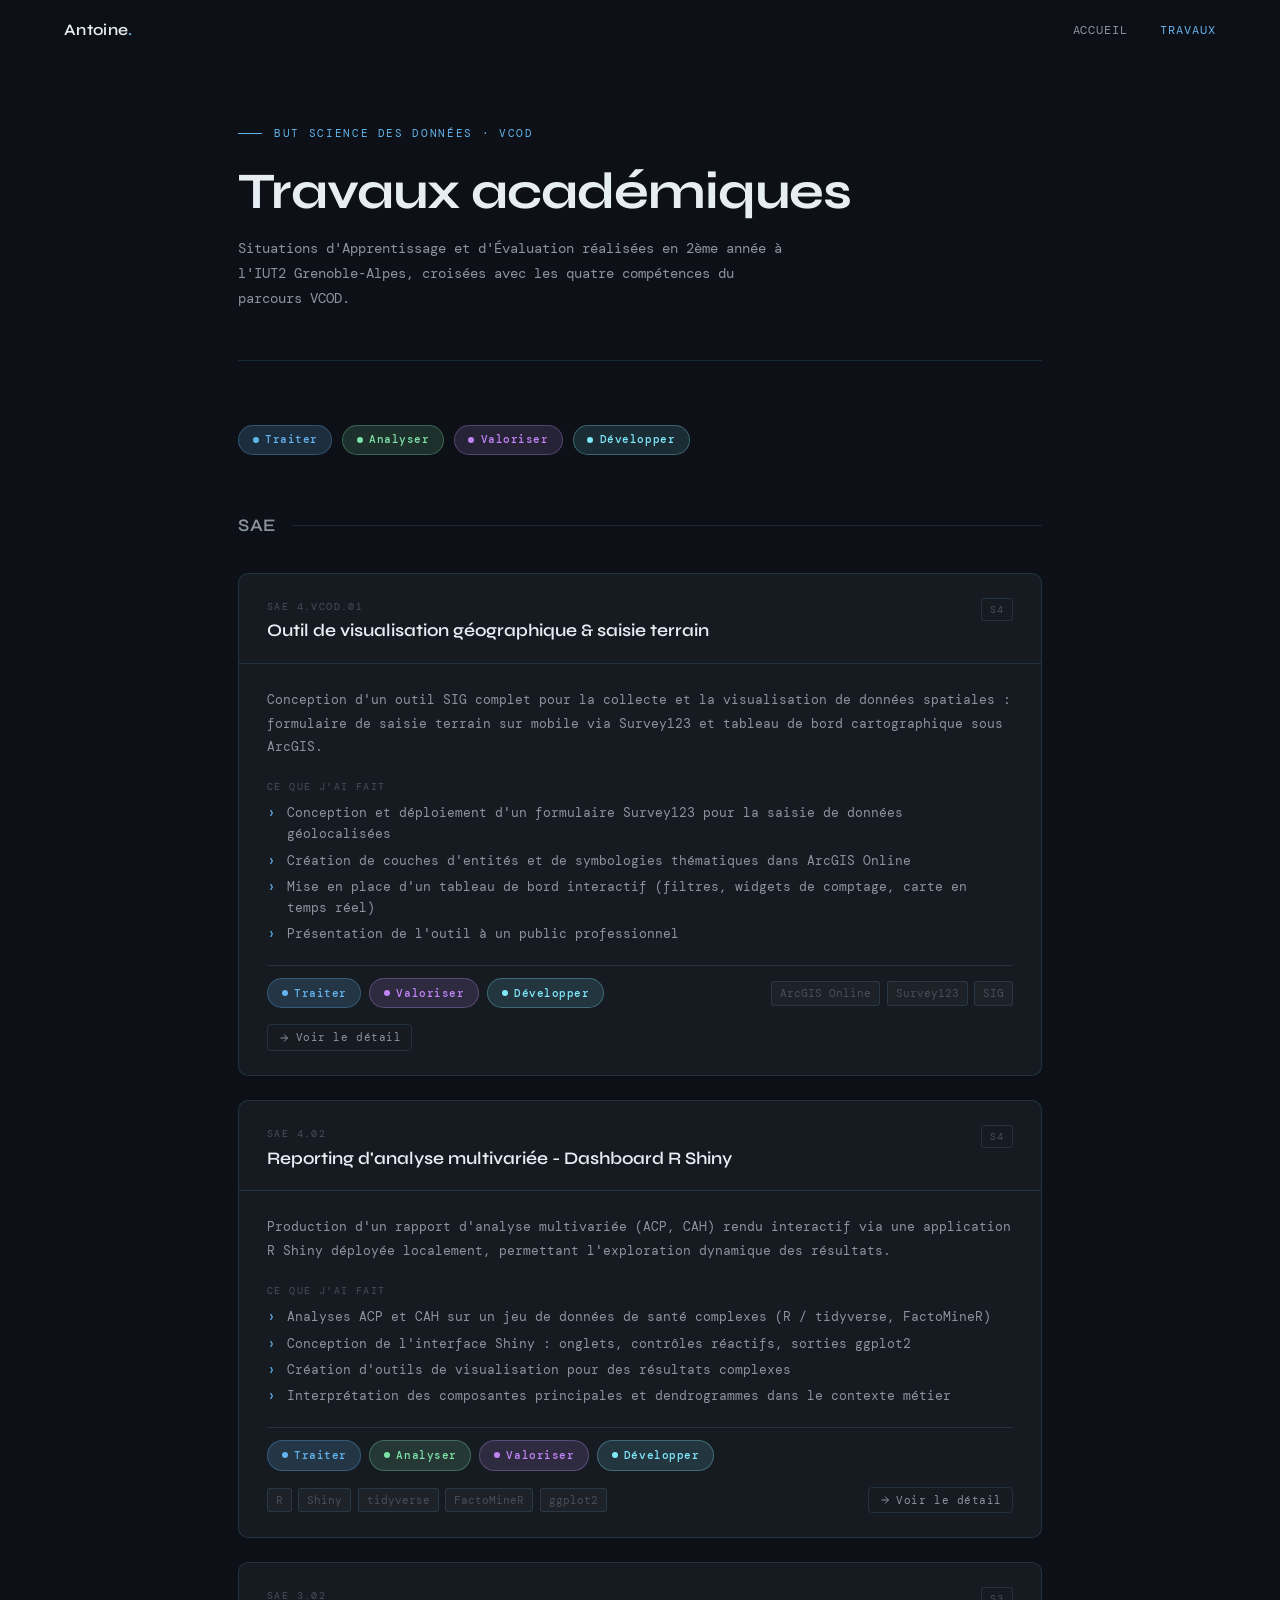
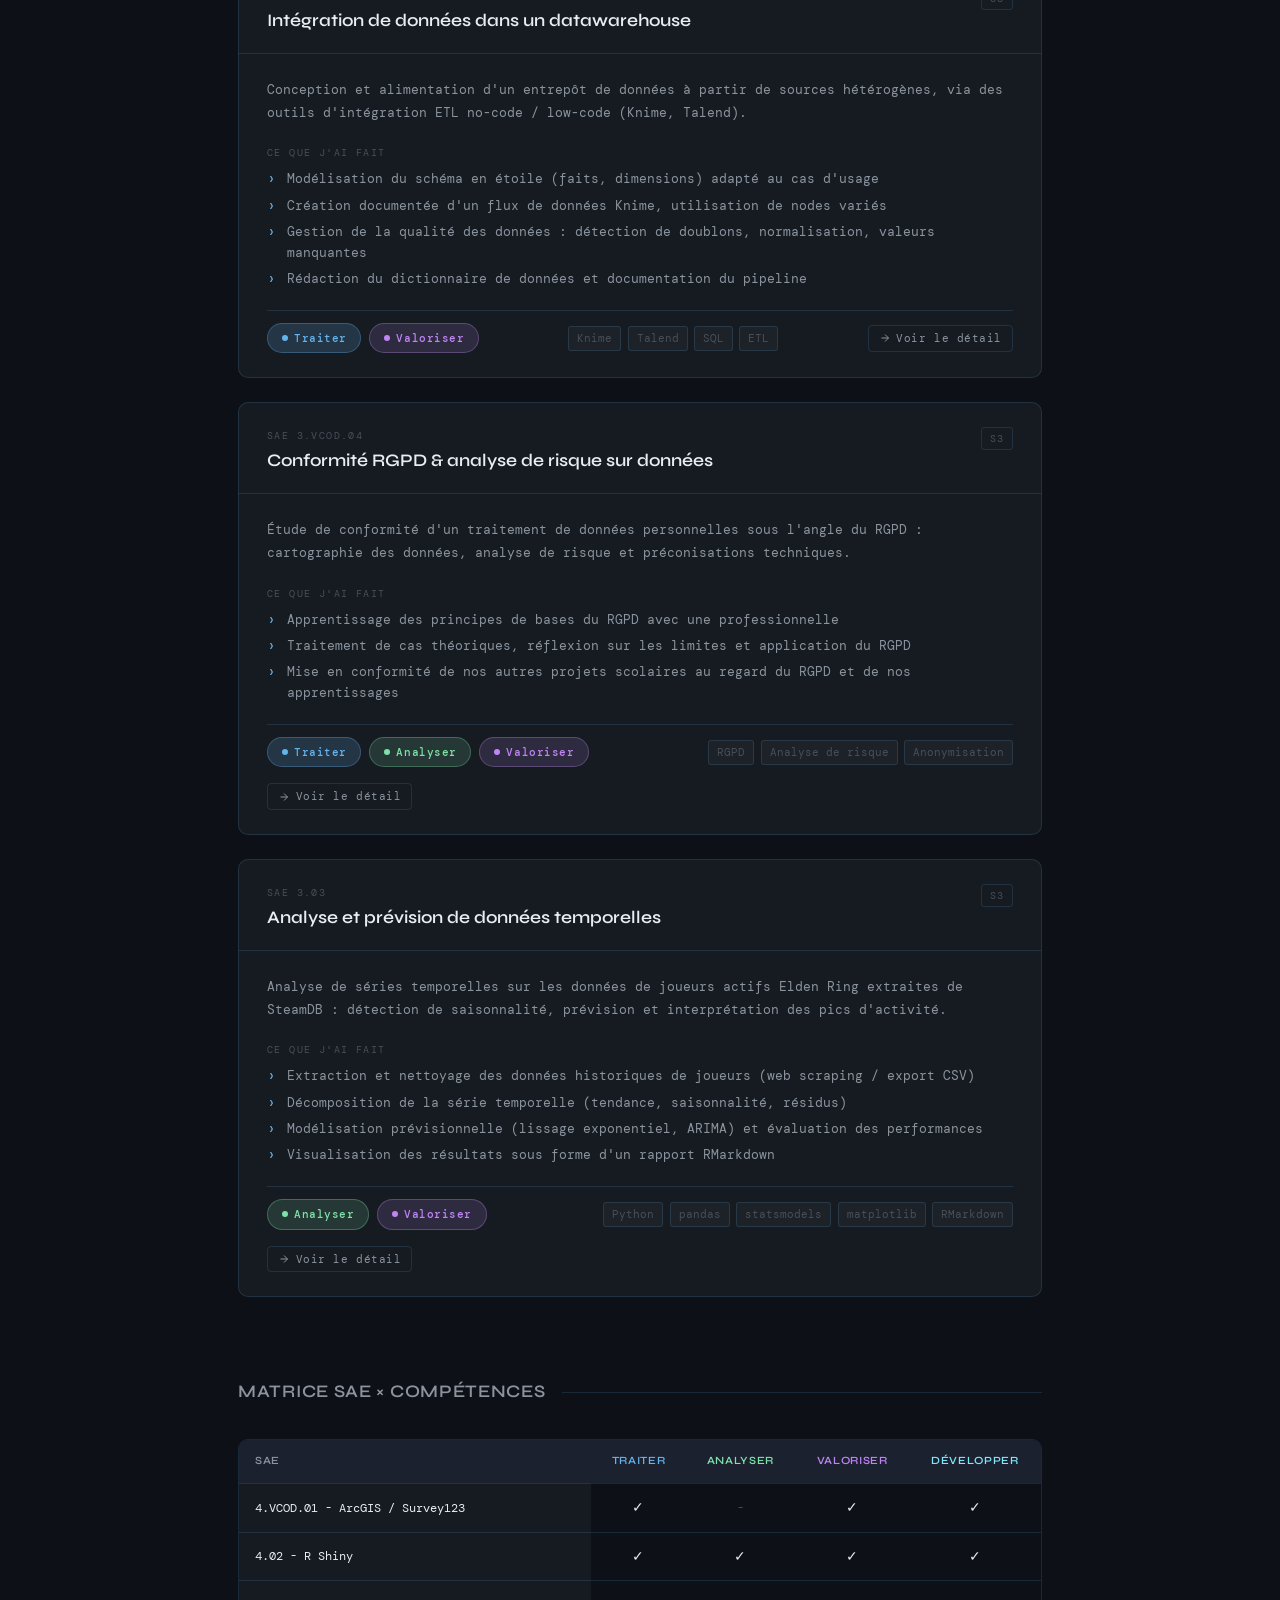
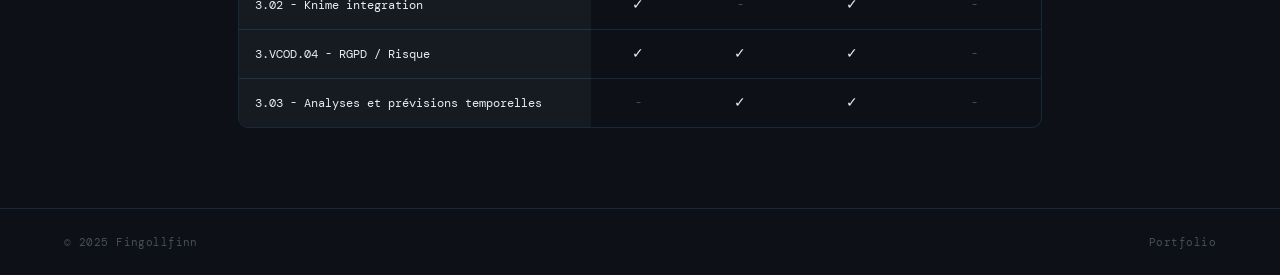
==== academic/academic.html @ cde9b847 "fix: texte des sae à compléter" ====
<!DOCTYPE html>
<html lang="fr">
<head>
  <meta charset="UTF-8" />
  <meta name="viewport" content="width=device-width, initial-scale=1.0" />
  <title>Travaux académiques - Antoine Dot</title>
  <link rel="preconnect" href="https://fonts.googleapis.com" />
  <link rel="preconnect" href="https://fonts.gstatic.com" crossorigin />
  <link href="https://fonts.googleapis.com/css2?family=DM+Mono:ital,wght@0,300;0,400;0,500;1,300&family=Syne:wght@400;500;600;700&display=swap" rel="stylesheet" />
  <link rel="stylesheet" href = "../styles/style_academic.css"/>
</head>
<body>

  <!-- NAV -->
  <nav>
    <a class="nav-logo">Antoine<span>.</span></a>
    <ul class="nav-links">
      <li><a href="../index.html" >Accueil</a></li>
      <li><a href="academic.html" class="active">Travaux</a></li>
    </ul>
  </nav>

  <main>

    <!-- PAGE HEADER -->
    <header class="page-header">
      <p class="hero-tag">BUT Science des Données · VCOD</p>
      <h1>Travaux académiques</h1>
      <p>
        Situations d'Apprentissage et d'Évaluation réalisées en 2ème année à l'IUT2 Grenoble&#8209;Alpes,
        croisées avec les quatre compétences du parcours VCOD.
      </p>
    </header>

    <!-- LÉGENDE COMPÉTENCES -->
    <div class="comp-legend">
      <span class="comp-pill pill-traiter"><span class="dot"></span>Traiter</span>
      <span class="comp-pill pill-analyser"><span class="dot"></span>Analyser</span>
      <span class="comp-pill pill-valoriser"><span class="dot"></span>Valoriser</span>
      <span class="comp-pill pill-developper"><span class="dot"></span>Développer</span>
    </div>

    <!-- SAE LIST -->
    <div class="section-header"><h2>SAE</h2></div>
    <div class="sae-list">

      <!-- SAE 4.VCOD.01 - ArcGIS / Survey123 -->
      <article class="sae-card">
        <div class="sae-header">
          <div class="sae-meta">
            <span class="sae-id">SAE 4.VCOD.01</span>
            <span class="sae-title"><a href="sae_pages/sae_4_vcod_01.html" style="color:inherit;text-decoration:none;">Outil de visualisation géographique &amp; saisie terrain</a></span>
          </div>
          <span class="sae-semester">S4</span>
        </div>
        <div class="sae-body">
          <p class="sae-context">
            Conception d'un outil SIG complet pour la collecte et la visualisation de données spatiales :
            formulaire de saisie terrain sur mobile via Survey123 et tableau de bord cartographique sous ArcGIS.
          </p>
          <div>
            <p class="sae-section-label">Ce que j'ai fait</p>
            <ul class="sae-tasks">
              <li>Conception et déploiement d'un formulaire Survey123 pour la saisie de données géolocalisées</li>
              <li>Création de couches d'entités et de symbologies thématiques dans ArcGIS Online</li>
              <li>Mise en place d'un tableau de bord interactif (filtres, widgets de comptage, carte en temps réel)</li>
              <li>Présentation de l'outil à un public professionnel</li>
            </ul>
          </div>
          <div class="sae-footer">
            <div class="comp-badges">
              <span class="comp-pill pill-traiter"><span class="dot"></span>Traiter</span>
              <span class="comp-pill pill-valoriser"><span class="dot"></span>Valoriser</span>
              <span class="comp-pill pill-developper"><span class="dot"></span>Développer</span>
            </div>
            <div class="stack-tags">
              <span class="stack-tag">ArcGIS Online</span>
              <span class="stack-tag">Survey123</span>
              <span class="stack-tag">SIG</span>
            </div>
          
            <div class="sae-links">
              <a href="sae_pages/sae_4_vcod_01.html" class="btn-link">
                <svg viewBox="0 0 24 24"><path d="M5 12h14M12 5l7 7-7 7"/></svg>
                Voir le détail
              </a>
            </div>
          </div>
        </div>
      </article>

      <!-- SAE 4.02 - R Shiny -->
      <article class="sae-card">
        <div class="sae-header">
          <div class="sae-meta">
            <span class="sae-id">SAE 4.02</span>
            <span class="sae-title"><a href="sae_pages/sae_4_02.html" style="color:inherit;text-decoration:none;">Reporting d'analyse multivariée - Dashboard R Shiny</a></span>
          </div>
          <span class="sae-semester">S4</span>
        </div>
        <div class="sae-body">
          <p class="sae-context">
            Production d'un rapport d'analyse multivariée (ACP, CAH) rendu interactif via une application
            R Shiny déployée localement, permettant l'exploration dynamique des résultats.
          </p>
          <div>
            <p class="sae-section-label">Ce que j'ai fait</p>
            <ul class="sae-tasks">
              <li>Analyses ACP et CAH sur un jeu de données de santé complexes (R / tidyverse, FactoMineR)</li>
              <li>Conception de l'interface Shiny : onglets, contrôles réactifs, sorties ggplot2</li>
              <li>Création d'outils de visualisation pour des résultats complexes</li>
              <li>Interprétation des composantes principales et dendrogrammes dans le contexte métier</li>
            </ul>
          </div>
          <div class="sae-footer">
            <div class="comp-badges">
              <span class="comp-pill pill-traiter"><span class="dot"></span>Traiter</span>
              <span class="comp-pill pill-analyser"><span class="dot"></span>Analyser</span>
              <span class="comp-pill pill-valoriser"><span class="dot"></span>Valoriser</span>
              <span class="comp-pill pill-developper"><span class="dot"></span>Développer</span>
            </div>
            <div class="stack-tags">
              <span class="stack-tag">R</span>
              <span class="stack-tag">Shiny</span>
              <span class="stack-tag">tidyverse</span>
              <span class="stack-tag">FactoMineR</span>
              <span class="stack-tag">ggplot2</span>
            </div>
          
            <div class="sae-links">
              <a href="sae_pages/sae_4_02.html" class="btn-link">
                <svg viewBox="0 0 24 24"><path d="M5 12h14M12 5l7 7-7 7"/></svg>
                Voir le détail
              </a>
            </div>
          </div>
        </div>
      </article>

      <!-- SAE 3.02 - Knime/Talend DWH -->
      <article class="sae-card">
        <div class="sae-header">
          <div class="sae-meta">
            <span class="sae-id">SAE 3.02</span>
            <span class="sae-title"><a href="sae_pages/sae_3_02.html" style="color:inherit;text-decoration:none;">Intégration de données dans un datawarehouse</a></span>
          </div>
          <span class="sae-semester">S3</span>
        </div>
        <div class="sae-body">
          <p class="sae-context">
            Conception et alimentation d'un entrepôt de données à partir de sources hétérogènes,
            via des outils d'intégration ETL no-code / low-code (Knime, Talend).
          </p>
          <div>
            <p class="sae-section-label">Ce que j'ai fait</p>
            <ul class="sae-tasks">
              <li>Modélisation du schéma en étoile (faits, dimensions) adapté au cas d'usage</li>
              <li>Création documentée d'un flux de données Knime, utilisation de nodes variés</li>
              <li>Gestion de la qualité des données : détection de doublons, normalisation, valeurs manquantes</li>
              <li>Rédaction du dictionnaire de données et documentation du pipeline</li>
            </ul>
          </div>
          <div class="sae-footer">
            <div class="comp-badges">
              <span class="comp-pill pill-traiter"><span class="dot"></span>Traiter</span>
              <span class="comp-pill pill-valoriser"><span class="dot"></span>Valoriser</span>
            </div>
            <div class="stack-tags">
              <span class="stack-tag">Knime</span>
              <span class="stack-tag">Talend</span>
              <span class="stack-tag">SQL</span>
              <span class="stack-tag">ETL</span>
            </div>
          
            <div class="sae-links">
              <a href="sae_pages/sae_3_02.html" class="btn-link">
                <svg viewBox="0 0 24 24"><path d="M5 12h14M12 5l7 7-7 7"/></svg>
                Voir le détail
              </a>
            </div>
          </div>
        </div>
      </article>

      <!-- SAE 3.VCOD.04 - RGPD -->
      <article class="sae-card">
        <div class="sae-header">
          <div class="sae-meta">
            <span class="sae-id">SAE 3.VCOD.04</span>
            <span class="sae-title"><a href="sae_pages/sae_3_vcod_04.html" style="color:inherit;text-decoration:none;">Conformité RGPD &amp; analyse de risque sur données</a></span>
          </div>
          <span class="sae-semester">S3</span>
        </div>
        <div class="sae-body">
          <p class="sae-context">
            Étude de conformité d'un traitement de données personnelles sous l'angle du RGPD :
            cartographie des données, analyse de risque et préconisations techniques.
          </p>
          <div>
            <p class="sae-section-label">Ce que j'ai fait</p>
            <ul class="sae-tasks">
              <li>Apprentissage des principes de bases du RGPD avec une professionnelle</li>
              <li>Traitement de cas théoriques, réflexion sur les limites et application du RGPD</li>
              <li>Mise en conformité de nos autres projets scolaires au regard du RGPD et de nos apprentissages</li>
            </ul>
          </div>
          <div class="sae-footer">
            <div class="comp-badges">
              <span class="comp-pill pill-traiter"><span class="dot"></span>Traiter</span>
              <span class="comp-pill pill-analyser"><span class="dot"></span>Analyser</span>
              <span class="comp-pill pill-valoriser"><span class="dot"></span>Valoriser</span>
            </div>
            <div class="stack-tags">
              <span class="stack-tag">RGPD</span>
              <span class="stack-tag">Analyse de risque</span>
              <span class="stack-tag">Anonymisation</span>
            </div>
          
            <div class="sae-links">
              <a href="sae_pages/sae_3_vcod_04.html" class="btn-link">
                <svg viewBox="0 0 24 24"><path d="M5 12h14M12 5l7 7-7 7"/></svg>
                Voir le détail
              </a>
            </div>
          </div>
        </div>
      </article>

      <!-- SAE 3.03 - Elden Ring / Steam -->
      <article class="sae-card">
        <div class="sae-header">
          <div class="sae-meta">
            <span class="sae-id">SAE 3.03</span>
            <span class="sae-title"><a href="sae_pages/sae_3_03.html" style="color:inherit;text-decoration:none;">Analyse et prévision de données temporelles</a></span>
          </div>
          <span class="sae-semester">S3</span>
        </div>
        <div class="sae-body">
          <p class="sae-context">
            Analyse de séries temporelles sur les données de joueurs actifs Elden Ring extraites de SteamDB :
            détection de saisonnalité, prévision et interprétation des pics d'activité.
          </p>
          <div>
            <p class="sae-section-label">Ce que j'ai fait</p>
            <ul class="sae-tasks">
              <li>Extraction et nettoyage des données historiques de joueurs (web scraping / export CSV)</li>
              <li>Décomposition de la série temporelle (tendance, saisonnalité, résidus)</li>
              <li>Modélisation prévisionnelle (lissage exponentiel, ARIMA) et évaluation des performances</li>
              <li>Visualisation des résultats sous forme d'un rapport RMarkdown</li>
            </ul>
          </div>
          <div class="sae-footer">
            <div class="comp-badges">
              <span class="comp-pill pill-analyser"><span class="dot"></span>Analyser</span>
              <span class="comp-pill pill-valoriser"><span class="dot"></span>Valoriser</span>
            </div>
            <div class="stack-tags">
              <span class="stack-tag">Python</span>
              <span class="stack-tag">pandas</span>
              <span class="stack-tag">statsmodels</span>
              <span class="stack-tag">matplotlib</span>
              <span class="stack-tag">RMarkdown</span>
            </div>
          
            <div class="sae-links">
              <a href="sae_pages/sae_3_03.html" class="btn-link">
                <svg viewBox="0 0 24 24"><path d="M5 12h14M12 5l7 7-7 7"/></svg>
                Voir le détail
              </a>
            </div>
          </div>
        </div>
      </article>

    </div><!-- /sae-list -->

    <!-- MATRIX -->
    <section class="matrix-section">
      <div class="section-header"><h2>Matrice SAE × Compétences</h2></div>
      <div class="matrix-wrap">
        <table class="matrix">
          <thead>
            <tr>
              <th style="text-align:left">SAE</th>
              <th><span style="color:var(--accent)">Traiter</span></th>
              <th><span style="color:var(--green)">Analyser</span></th>
              <th><span style="color:#c084f5">Valoriser</span></th>
              <th><span style="color:var(--cyan)">Développer</span></th>
            </tr>
          </thead>
          <tbody>
            <tr>
              <td>4.VCOD.01 - ArcGIS / Survey123</td>
              <td><span class="check">✓</span></td>
              <td><span style="color:var(--text-muted)">-</span></td>
              <td><span class="check">✓</span></td>
              <td><span class="check">✓</span></td>
            </tr>
            <tr>
              <td>4.02 - R Shiny</td>
              <td><span class="check">✓</span></td>
              <td><span class="check">✓</span></td>
              <td><span class="check">✓</span></td>
              <td><span class="check">✓</span></td>
            </tr>
            <tr>
              <td>3.02 - Knime integration</td>
              <td><span class="check">✓</span></td>
              <td><span style="color:var(--text-muted)">-</span></td>
              <td><span class="check">✓</span></td>
              <td><span style="color:var(--text-muted)">-</span></td>
            </tr>
            <tr>
              <td>3.VCOD.04 - RGPD / Risque</td>
              <td><span class="check">✓</span></td>
              <td><span class="check">✓</span></td>
              <td><span class="check">✓</span></td>
              <td><span style="color:var(--text-muted)">-</span></td>
            </tr>
            <tr>
              <td>3.03 - Analyses et prévisions temporelles</td>
              <td><span style="color:var(--text-muted)">-</span></td>
              <td><span class="check">✓</span></td>
              <td><span class="check">✓</span></td>
              <td><span style="color:var(--text-muted)">-</span></td>
            </tr>
          </tbody>
        </table>
      </div>
    </section>

  </main>

  <footer>
    <span>© 2025 Fingollfinn</span>
    <div class="footer-links">
      <a href="../index.html">Portfolio</a>
    </div>
  </footer>

</body>
</html>
---- styles/style_academic.css ----
/* ─── 1. GLOBALS, TOKENS & RESET ─── */
*, *::before, *::after { 
    box-sizing: border-box; 
    margin: 0; 
    padding: 0; 
}

:root {
    /* Theme Palette */
    --bg: #0d1117;
    --bg-surface: #161b22;
    --bg-card: #1c2130;
    --border: rgba(99, 179, 237, 0.15);
    --border-hover: rgba(99, 179, 237, 0.4);
    --accent: #63b3ed;
    --accent-dim: rgba(99, 179, 237, 0.12);
    --accent-glow: rgba(99, 179, 237, 0.06);
    --text-primary: #e6edf3;
    --text-secondary: #8b949e;
    --text-muted: #484f58;
    
    /* System Accents */
    --cyan: #7ee8fa;
    --green: #7ee2a8;
    --font-display: 'Syne', sans-serif;
    --font-mono: 'DM Mono', monospace;

    /* BUT Data Science Competence Colors */
    --c-traiter:   rgba(99, 179, 237, 0.18);
    --c-analyser:  rgba(126, 226, 168, 0.15);
    --c-valoriser: rgba(188, 143, 237, 0.15);
    --c-developper:rgba(126, 232, 250, 0.13);
}

html { 
    scroll-behavior: smooth; 
}

body {
    background: var(--bg);
    color: var(--text-primary);
    font-family: var(--font-mono);
    font-size: 14px;
    line-height: 1.7;
    min-height: 100vh;
}

main {
    max-width: 900px;
    margin: 0 auto;
    padding: 0 clamp(1.5rem, 5vw, 3rem);
}

/* ─── 2. SHARED LAYOUT & NAVIGATION ─── */
nav {
    position: fixed; top: 0; left: 0; right: 0; z-index: 100;
    display: flex; align-items: center; justify-content: space-between;
    padding: 0 clamp(1.5rem, 5vw, 4rem);
    height: 60px;
    background: rgba(13, 17, 23, 0.85);
    backdrop-filter: blur(12px);

}

.nav-logo {
    font-family: var(--font-display);
    font-size: 1rem;
    font-weight: 600;
    color: var(--text-primary);
    text-decoration: none;
    letter-spacing: 0.02em;
}

.nav-logo span { color: var(--accent); }

.nav-links {
    display: flex; gap: 2rem; list-style: none;
}

.nav-links a {
    color: var(--text-secondary);
    text-decoration: none;
    font-size: 12px;
    letter-spacing: 0.08em;
    text-transform: uppercase;
    transition: color 0.2s;
}

.nav-links a:hover,
.nav-links a.active { color: var(--accent); }

footer {
    border-top: 1px solid var(--border);
    padding: 1.5rem clamp(1.5rem, 5vw, 4rem);
    display: flex;
    justify-content: space-between;
    align-items: center;
    color: var(--text-muted);
    font-size: 11px;
    letter-spacing: 0.04em;
}

footer a {
    color: var(--text-muted);
    text-decoration: none;
    transition: color 0.2s;
}

footer a:hover { color: var(--accent); }

.footer-links { display: flex; gap: 1.5rem; }

/* ─── 3. REUSABLE UI COMPONENTS (PILLS, TAGS, BUTTONS) ─── */
.comp-legend {
    display: flex;
    flex-wrap: wrap;
    gap: 0.6rem;
    margin-bottom: 3.5rem;
}

.comp-pill {
    display: inline-flex;
    align-items: center;
    gap: 0.4rem;
    padding: 0.3rem 0.85rem;
    border-radius: 20px;
    font-size: 11px;
    letter-spacing: 0.05em;
    border: 1px solid;
    font-weight: 500;
}

.comp-pill .dot {
    width: 6px; height: 6px;
    border-radius: 50%;
}

.pill-traiter   { background: var(--c-traiter);   color: var(--accent);  border-color: rgba(99,179,237,0.3); }
.pill-traiter   .dot { background: var(--accent); }
.pill-analyser  { background: var(--c-analyser);  color: var(--green);   border-color: rgba(126,226,168,0.3); }
.pill-analyser  .dot { background: var(--green); }
.pill-valoriser { background: var(--c-valoriser); color: #c084f5;        border-color: rgba(188,143,237,0.3); }
.pill-valoriser .dot { background: #c084f5; }
.pill-developper{ background: var(--c-developper);color: var(--cyan);    border-color: rgba(126,232,250,0.3); }
.pill-developper .dot { background: var(--cyan); }

.stack-tags, .stack-row {
    display: flex;
    flex-wrap: wrap;
    gap: 0.4rem;
}

.stack-row { margin-top: 0.75rem; }

.stack-tag {
    font-size: 11px;
    color: var(--text-muted);
    background: rgba(255,255,255,0.03);
    border: 1px solid var(--border);
    padding: 2px 8px;
    border-radius: 3px;
}

.btn-link {
    display: inline-flex;
    align-items: center;
    gap: 0.35rem;
    font-family: var(--font-mono);
    font-size: 11px;
    letter-spacing: 0.05em;
    color: var(--text-secondary);
    text-decoration: none;
    padding: 3px 10px;
    border: 1px solid var(--border);
    border-radius: 4px;
    transition: all 0.2s;
}

.btn-link:hover {
    color: var(--accent);
    border-color: var(--border-hover);
    background: var(--accent-glow);
}

.btn-link svg {
    width: 12px; height: 12px;
    stroke: currentColor; fill: none; stroke-width: 2;
}

.section-header {
    display: flex;
    align-items: center;
    gap: 1rem;
    margin-bottom: 2rem;
}

.section-header h2 {
    font-family: var(--font-display);
    font-size: 1.1rem;
    font-weight: 600;
    color: var(--text-secondary);
    white-space: nowrap;
    letter-spacing: 0.04em;
    text-transform: uppercase;
}

.section-header::after {
    content: '';
    flex: 1;
    height: 1px;
    background: var(--border);
}

/* ─── 4. DASHBOARD & INDEX VIEW STYLES ─── */
.page-header {
    padding-top: calc(60px + 4rem);
    padding-bottom: 3rem;
    border-bottom: 1px solid var(--border);
    margin-bottom: 4rem;
}

.page-header .hero-tag {
    font-size: 11px;
    letter-spacing: 0.15em;
    text-transform: uppercase;
    color: var(--accent);
    margin-bottom: 1.25rem;
    display: flex;
    align-items: center;
    gap: 0.75rem;
}

.page-header .hero-tag::before {
    content: '';
    display: inline-block;
    width: 24px; height: 1px;
    background: var(--accent);
}

.page-header h1 {
    font-family: var(--font-display);
    font-size: clamp(2rem, 5vw, 3.2rem);
    font-weight: 700;
    line-height: 1.1;
    letter-spacing: -0.02em;
    margin-bottom: 1rem;
}

.page-header p {
    color: var(--text-secondary);
    max-width: 560px;
    font-size: 14px;
    line-height: 1.8;
}

.sae-list {
    display: flex;
    flex-direction: column;
    gap: 1.5rem;
    margin-bottom: 5rem;
}

.sae-card {
    background: var(--bg-surface);
    border: 1px solid var(--border);
    border-radius: 10px;
    overflow: hidden;
    transition: border-color 0.2s, box-shadow 0.2s;
}

.sae-card:hover {
    border-color: var(--border-hover);
    box-shadow: 0 0 0 1px rgba(99, 179, 237, 0.08), 0 4px 24px rgba(0,0,0,0.3);
}

.sae-header {
    padding: 1.5rem 1.75rem 1.25rem;
    display: flex;
    align-items: flex-start;
    justify-content: space-between;
    gap: 1rem;
    border-bottom: 1px solid var(--border);
}

.sae-meta {
    display: flex;
    flex-direction: column;
    gap: 0.35rem;
}

.sae-id {
    font-size: 10px;
    letter-spacing: 0.14em;
    text-transform: uppercase;
    color: var(--text-muted);
}

.sae-title {
    font-family: var(--font-display);
    font-size: 1.1rem;
    font-weight: 600;
    color: var(--text-primary);
    line-height: 1.3;
}

.sae-semester {
    font-size: 10px;
    letter-spacing: 0.08em;
    text-transform: uppercase;
    color: var(--text-muted);
    padding: 2px 8px;
    border: 1px solid var(--border);
    border-radius: 3px;
    white-space: nowrap;
    align-self: flex-start;
    flex-shrink: 0;
}

.sae-body {
    padding: 1.5rem 1.75rem;
    display: flex;
    flex-direction: column;
    gap: 1.25rem;
}

.sae-context {
    color: var(--text-secondary);
    font-size: 13px;
    line-height: 1.8;
}

.sae-section-label {
    font-size: 10px;
    letter-spacing: 0.14em;
    text-transform: uppercase;
    color: var(--text-muted);
    margin-bottom: 0.5rem;
}

.sae-tasks {
    list-style: none;
    display: flex;
    flex-direction: column;
    gap: 0.35rem;
}

.sae-tasks li {
    font-size: 13px;
    color: var(--text-secondary);
    padding-left: 1.25rem;
    position: relative;
    line-height: 1.6;
}

.sae-tasks li::before {
    content: '›';
    position: absolute;
    left: 0;
    color: var(--accent);
    font-size: 15px;
    line-height: 1.4;
}

.sae-footer {
    display: flex;
    flex-wrap: wrap;
    align-items: center;
    justify-content: space-between;
    gap: 1rem;
    padding-top: 0.75rem;
    border-top: 1px solid var(--border);
}

.sae-links {
    display: flex;
    gap: 0.5rem;
    flex-wrap: wrap;
}

/* Matrix Table Components */
.matrix-section { margin-bottom: 5rem; }

.matrix-wrap {
    overflow-x: auto;
    border: 1px solid var(--border);
    border-radius: 10px;
}

table.matrix {
    width: 100%;
    border-collapse: collapse;
    font-size: 12px;
}

table.matrix th, table.matrix td {
    padding: 0.75rem 1rem;
    text-align: center;
    border-bottom: 1px solid var(--border);
}

table.matrix th {
    font-family: var(--font-display);
    font-weight: 600;
    font-size: 11px;
    letter-spacing: 0.06em;
    text-transform: uppercase;
    background: var(--bg-card);
    color: var(--text-secondary);
}

table.matrix td:first-child {
    text-align: left;
    color: var(--text-primary);
    font-size: 12px;
    white-space: nowrap;
    background: var(--bg-surface);
}

table.matrix tr:last-child td { border-bottom: none; }
table.matrix tr:hover td { background: rgba(99,179,237,0.03); }
table.matrix tr:hover td:first-child { background: rgba(99,179,237,0.06); }
.check { font-size: 14px; }


/* ─── 5. SAE DETAIL PROJECT TEMPLATES ─── */
.sae-hero {
    padding: calc(60px + 3rem) 0 3.5rem;
    border-bottom: 1px solid var(--border);
    margin-bottom: 4rem;
    display: grid;
    grid-template-columns: 1fr auto;
    gap: 2rem;
    align-items: start;
}

.sae-hero-left {
    display: flex;
    flex-direction: column;
    gap: 1rem;
}

.sae-hero-eyebrow {
    display: flex;
    align-items: center;
    gap: 1rem;
    flex-wrap: wrap;
}

.sae-hero-id {
    font-size: 10px;
    letter-spacing: 0.16em;
    text-transform: uppercase;
    color: var(--accent);
}

.sae-hero-semester {
    font-size: 10px;
    letter-spacing: 0.08em;
    text-transform: uppercase;
    color: var(--text-muted);
    padding: 2px 8px;
    border: 1px solid var(--border);
    border-radius: 3px;
}

.sae-hero h1 {
    font-family: var(--font-display);
    font-size: clamp(1.6rem, 4vw, 2.6rem);
    font-weight: 700;
    line-height: 1.15;
    letter-spacing: -0.02em;
    color: var(--text-primary);
}

.sae-hero-desc {
    color: var(--text-secondary);
    font-size: 13px;
    line-height: 1.9;
    max-width: 580px;
}

.sae-hero-back {
    display: inline-flex;
    align-items: center;
    gap: 0.4rem;
    font-family: var(--font-mono);
    font-size: 11px;
    letter-spacing: 0.06em;
    color: var(--text-muted);
    text-decoration: none;
    padding: 4px 10px;
    border: 1px solid var(--border);
    border-radius: 4px;
    transition: all 0.2s;
    white-space: nowrap;
}

.sae-hero-back:hover {
    color: var(--accent);
    border-color: var(--border-hover);
    background: var(--accent-glow);
}

.detail-section {
    margin-bottom: 4rem;
}

.detail-section .section-header {
    margin-bottom: 1.75rem;
}

.context-block {
    background: var(--bg-surface);
    border: 1px solid var(--border);
    border-left: 3px solid var(--accent);
    border-radius: 8px;
    padding: 1.5rem 1.75rem;
    font-size: 13px;
    color: var(--text-secondary);
    line-height: 1.9;
}

.context-block p + p { margin-top: 0.85rem; }

.objectives-list {
    list-style: none;
    display: flex;
    flex-direction: column;
    gap: 0.6rem;
    margin-top: 1.25rem;
}

.objectives-list li {
    font-size: 13px;
    color: var(--text-secondary);
    padding-left: 1.5rem;
    position: relative;
    line-height: 1.7;
}

.objectives-list li::before {
    content: '›';
    position: absolute;
    left: 0;
    color: var(--accent);
    font-size: 15px;
    line-height: 1.45;
}

.tasks-grid {
    display: grid;
    grid-template-columns: repeat(auto-fill, minmax(260px, 1fr));
    gap: 1rem;
}

.task-item {
    background: var(--bg-surface);
    border: 1px solid var(--border);
    border-radius: 8px;
    padding: 1.25rem 1.5rem;
    display: flex;
    flex-direction: column;
    gap: 0.5rem;
    transition: border-color 0.2s;
}

.task-item:hover { border-color: var(--border-hover); }

.task-item-num {
    font-size: 10px;
    letter-spacing: 0.12em;
    color: var(--accent);
    font-family: var(--font-mono);
}

.task-item p {
    font-size: 12px;
    color: var(--text-secondary);
    line-height: 1.7;
}

/* Code Snippets & Terminal Emulation */
.terminal-wrap {
    margin-top: 1.25rem;
    border: 1px solid var(--border);
    border-radius: 10px;
    overflow: hidden;
    background: #0a0e14;
}

.terminal-bar {
    display: flex;
    align-items: center;
    gap: 0.5rem;
    padding: 0.6rem 1rem;
    background: #151a22;
    border-bottom: 1px solid var(--border);
}

.terminal-dots { display: flex; gap: 5px; }
.terminal-dots span { width: 10px; height: 10px; border-radius: 50%; }
.terminal-dots .dot-red    { background: #ff5f57; }
.terminal-dots .dot-yellow { background: #ffbd2e; }
.terminal-dots .dot-green  { background: #28ca42; }

.terminal-filename {
    font-size: 11px;
    color: var(--text-muted);
    letter-spacing: 0.05em;
    margin-left: 0.5rem;
}

.terminal-body {
    padding: 1.25rem 1.5rem;
    overflow-x: auto;
}

.terminal-body pre {
    margin: 0;
    font-family: var(--font-mono);
    font-size: 12px;
    line-height: 1.8;
    color: #abb2bf;
    white-space: pre;
}

.t-kw  { color: #c678dd; } 
.t-fn  { color: #61afef; } 
.t-str { color: #98c379; } 
.t-cm  { color: #5c6370; font-style: italic; } 
.t-nb  { color: #e5c07b; } 
.t-op  { color: #56b6c2; } 
.t-num { color: #d19a66; } 

/* Project Galleries & Figures */
.gallery-grid {
    display: grid;
    grid-template-columns: repeat(auto-fill, minmax(240px, 1fr));
    gap: 1rem;
    margin-top: 1.25rem;
}

.gallery-slot {
    background: var(--bg-surface);
    border: 1px dashed rgba(99, 179, 237, 0.25);
    border-radius: 8px;
    aspect-ratio: 16 / 9;
    display: flex;
    flex-direction: column;
    align-items: center;
    justify-content: center;
    gap: 0.5rem;
    color: var(--text-muted);
    font-size: 11px;
    letter-spacing: 0.06em;
    text-align: center;
    padding: 1rem;
    position: relative;
    overflow: hidden;
    cursor: pointer;
    transition: border-color 0.2s;
}

.gallery-slot:hover { border-color: rgba(99, 179, 237, 0.5); }

.gallery-slot img {
    position: absolute;
    inset: 0;
    width: 100%;
    height: 100%;
    object-fit: cover;
    border-radius: 7px;
}

.gallery-slot .slot-label { position: relative; z-index: 1; }

.gallery-slot svg {
    width: 20px; height: 20px;
    stroke: currentColor; fill: none; stroke-width: 1.5;
    opacity: 0.4;
}

.gallery-caption {
    font-size: 11px;
    color: var(--text-muted);
    text-align: center;
    margin-top: 0.5rem;
}

.comp-detail-grid {
    display: grid;
    grid-template-columns: repeat(auto-fill, minmax(200px, 1fr));
    gap: 1rem;
    margin-top: 1.25rem;
}

.comp-detail-card {
    background: var(--bg-surface);
    border: 1px solid var(--border);
    border-radius: 8px;
    padding: 1.25rem 1.5rem;
    display: flex;
    flex-direction: column;
    gap: 0.75rem;
}

.comp-detail-card p {
    font-size: 12px;
    color: var(--text-muted);
    line-height: 1.7;
}

/* Academic Retrospective (Bilan) */
.bilan-block {
    background: var(--bg-surface);
    border: 1px solid var(--border);
    border-radius: 10px;
    padding: 2rem;
    display: grid;
    grid-template-columns: 1fr 1fr;
    gap: 2rem;
}

.bilan-col-label {
    font-size: 10px;
    letter-spacing: 0.14em;
    text-transform: uppercase;
    margin-bottom: 1rem;
}

.bilan-col-label.plus { color: var(--green); }
.bilan-col-label.delta { color: #c084f5; }

.bilan-items {
    list-style: none;
    display: flex;
    flex-direction: column;
    gap: 0.5rem;
}

.bilan-items li {
    font-size: 12px;
    color: var(--text-secondary);
    padding-left: 1.25rem;
    position: relative;
    line-height: 1.6;
}

.bilan-items.plus li::before {
    content: '+';
    position: absolute; left: 0;
    color: var(--green); font-weight: 600;
}

.bilan-items.delta li::before {
    content: '~';
    position: absolute; left: 0;
    color: #c084f5; font-weight: 600;
}

.bilan-note {
    grid-column: 1 / -1;
    font-size: 13px;
    color: var(--text-secondary);
    line-height: 1.9;
    padding-top: 1.5rem;
    border-top: 1px solid var(--border);
}

/* Pagination Context Hooks */
.sae-pagination{
    display:flex;
    justify-content:space-between;

    margin:1rem 0 2rem;
    border:none;
    padding:0;
}

.page-nav-link{
    padding:0.4rem 10px;
    border:none;
    background:transparent;

    font: inherit;   /* reprend la police du site */
    color: inherit;  /* reprend la couleur du site */

    text-decoration:none;
}

.page-nav-link:hover{
    text-decoration:underline;
    color: #63b3ed;
}


/* ─── 6. UNIFIED RESPONSIVE MEDIA BREAKPOINTS ─── */
@media (max-width: 640px) {
    /* Navigation adjustments */
    nav { padding: 0 1.25rem; }
    .nav-links { gap: 1.25rem; }
    .nav-links li:first-child { display: none; } /* Hide 'Accueil' */

    /* Index Card Breakdowns */
    .sae-header { flex-direction: column; }
    .sae-footer { flex-direction: column; align-items: flex-start; }
    
    /* Project Detail Breakdowns */
    .sae-hero { grid-template-columns: 1fr; }
    .bilan-block { grid-template-columns: 1fr; }
    .bilan-note { grid-column: 1; }
    .sae-pagination { grid-template-columns: 1fr; }
    
    .tasks-grid,
    .comp-detail-grid {
        grid-template-columns: 1fr;
    }
}
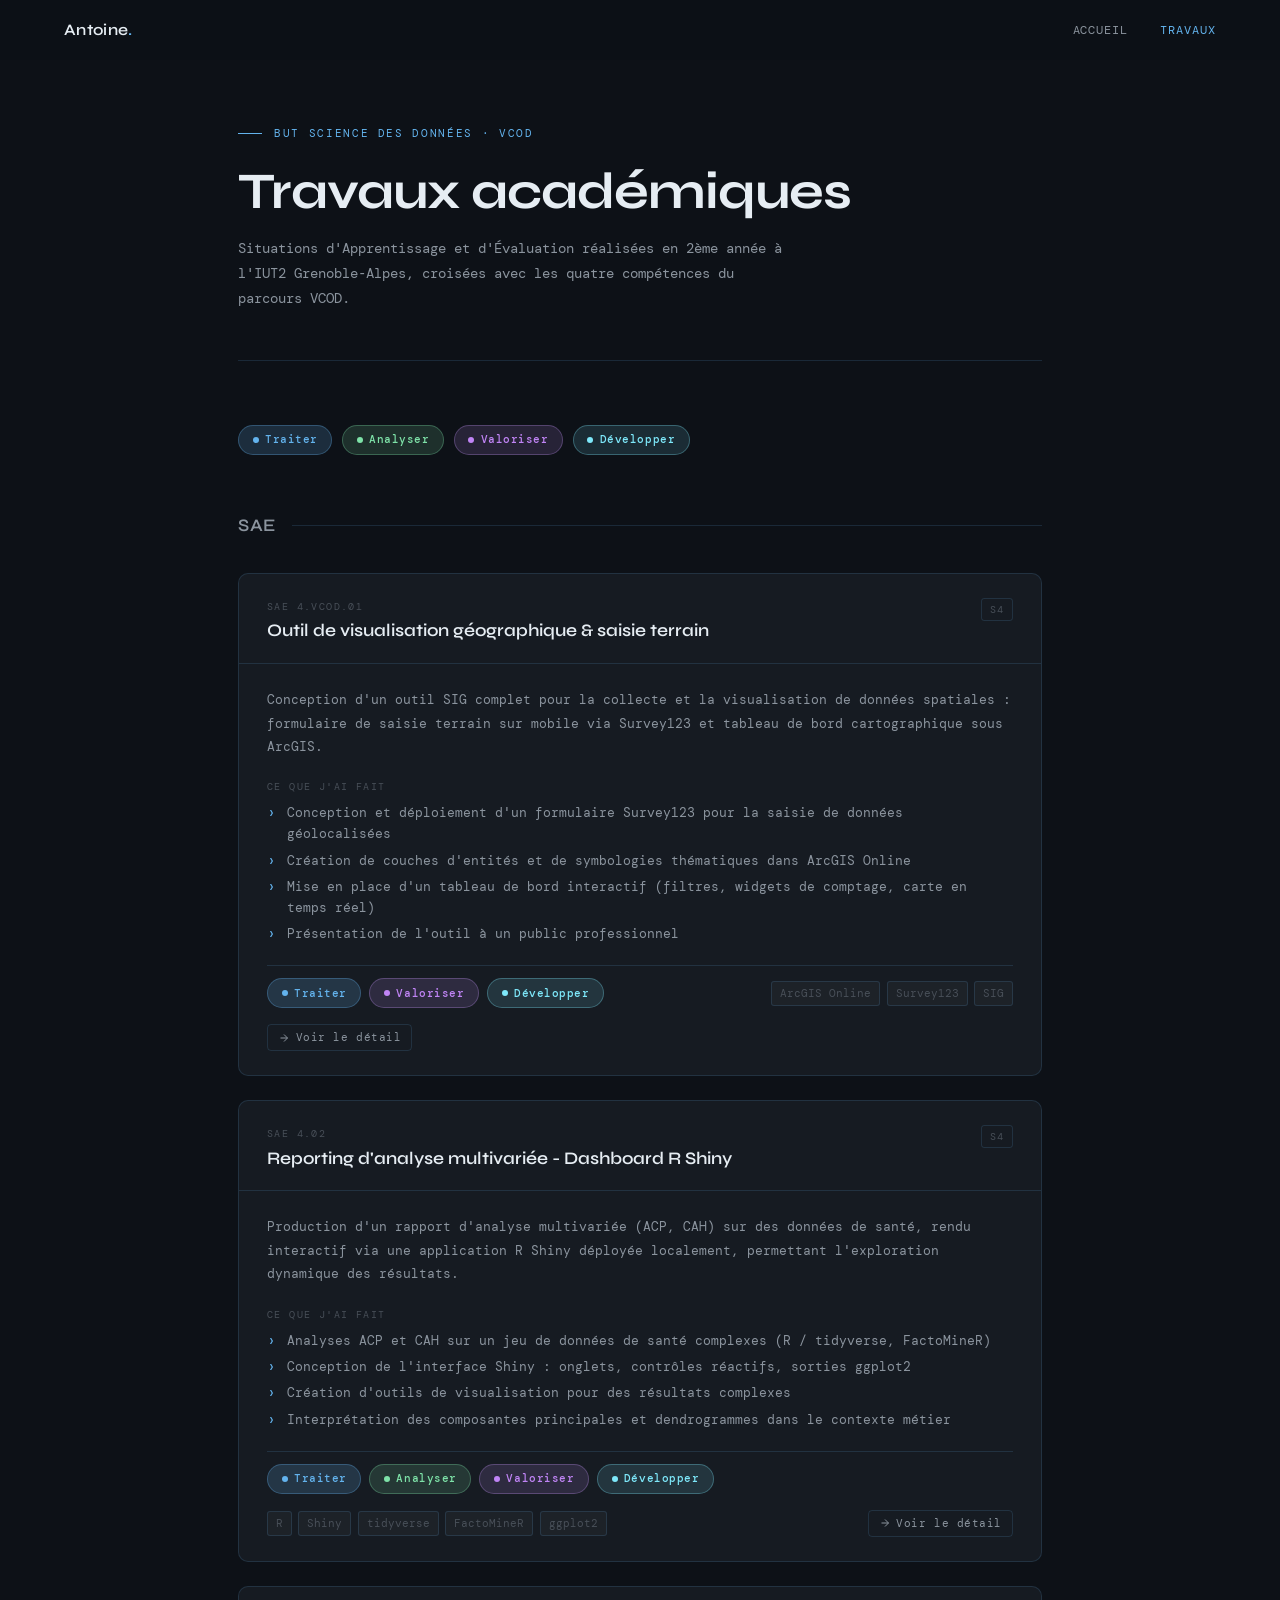
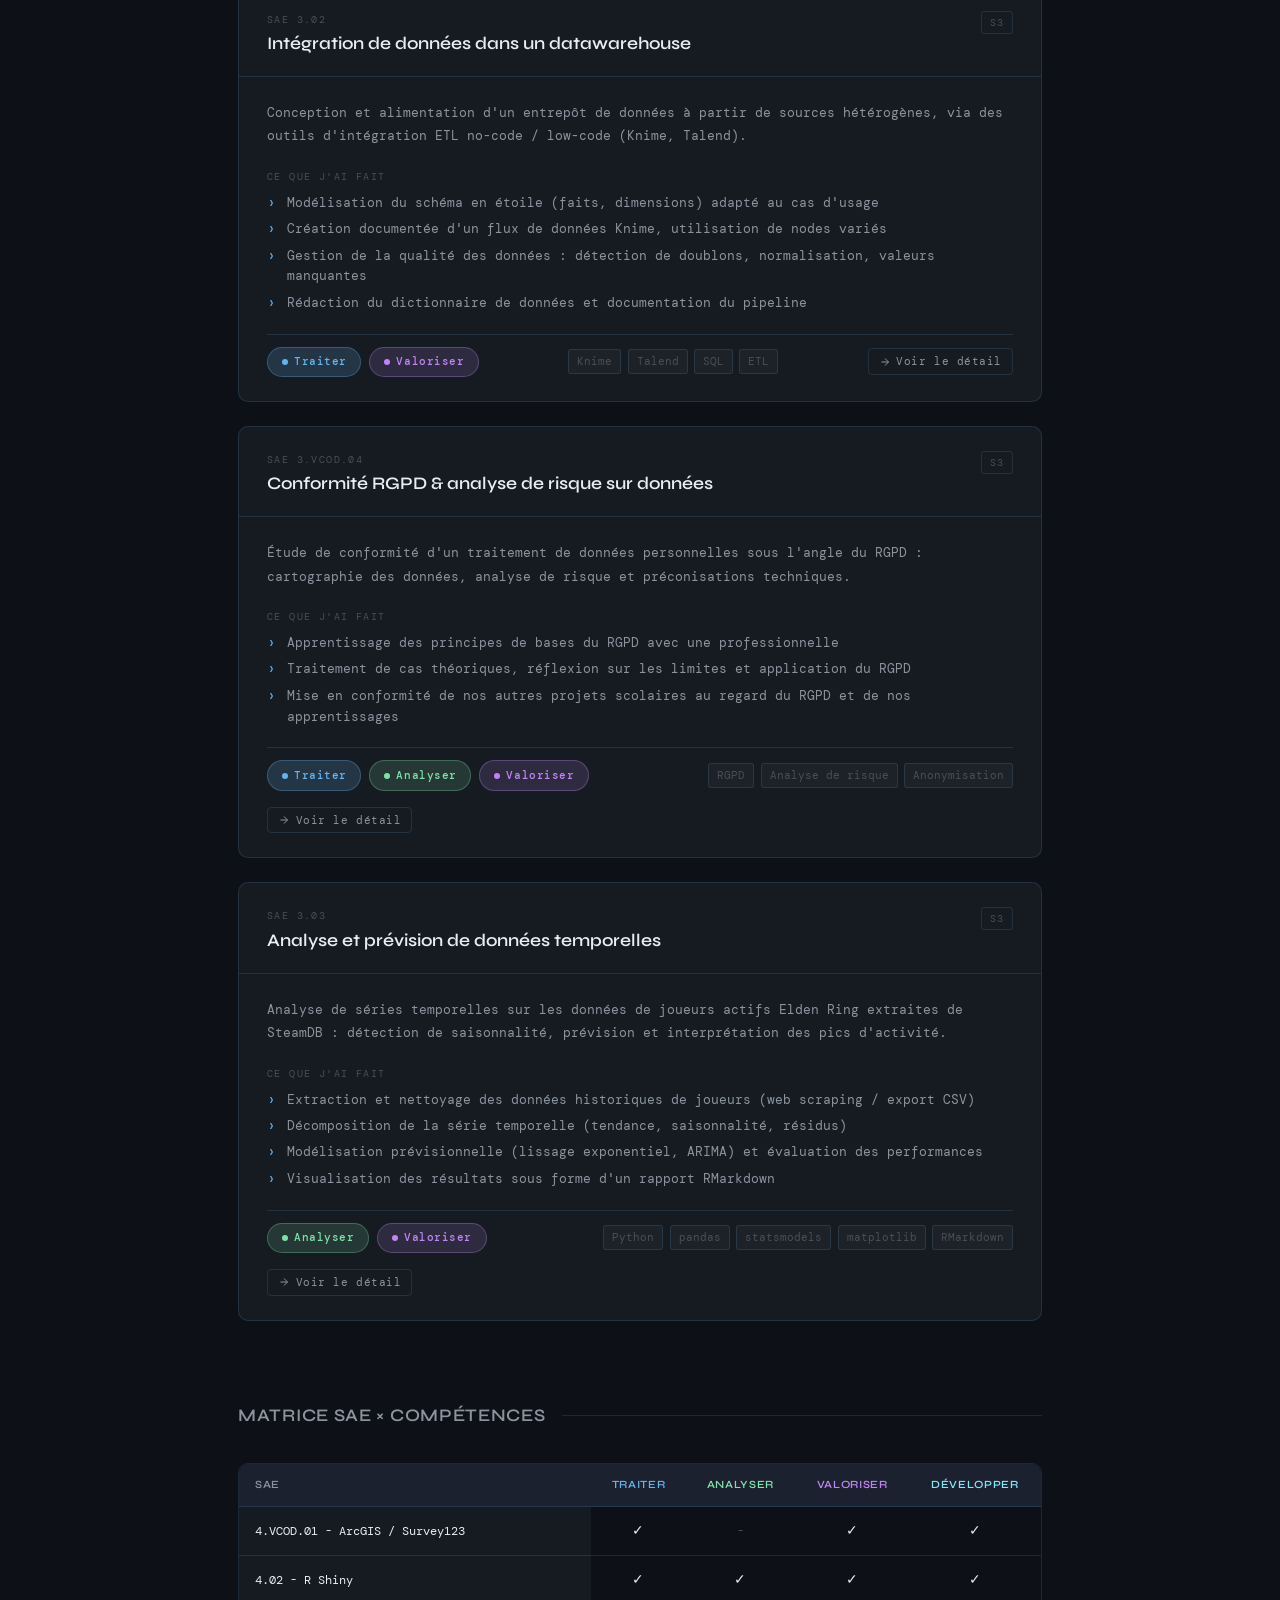
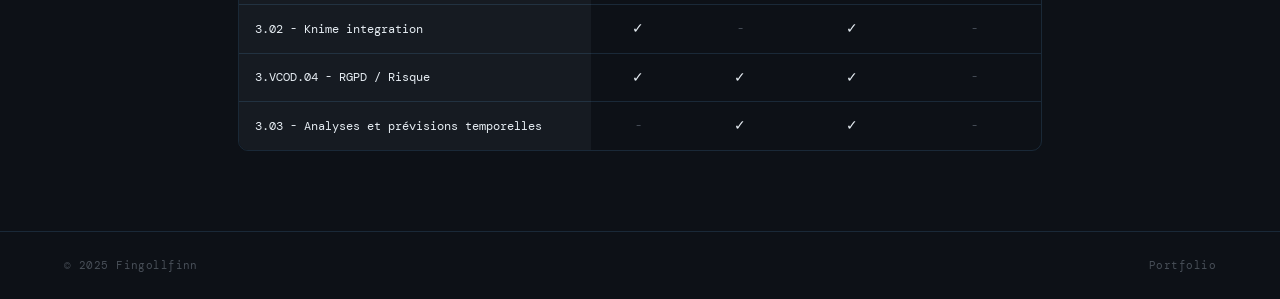
==== commit 6166e068: "feat: images added, new assets, js script for zooming in" ====
--- a/academic/academic.html
+++ b/academic/academic.html
@@ -100,7 +100,7 @@
         </div>
         <div class="sae-body">
           <p class="sae-context">
-            Production d'un rapport d'analyse multivariée (ACP, CAH) rendu interactif via une application
+            Production d'un rapport d'analyse multivariée (ACP, CAH) sur des données de santé, rendu interactif via une application
             R Shiny déployée localement, permettant l'exploration dynamique des résultats.
           </p>
           <div>
--- a/styles/style_academic.css
+++ b/styles/style_academic.css
@@ -624,15 +624,14 @@
     white-space: pre;
 }
 
-.t-kw  { color: #c678dd; } 
-.t-fn  { color: #61afef; } 
-.t-str { color: #98c379; } 
-.t-cm  { color: #5c6370; font-style: italic; } 
-.t-nb  { color: #e5c07b; } 
-.t-op  { color: #56b6c2; } 
-.t-num { color: #d19a66; } 
-
 /* Project Galleries & Figures */
+.gallery-image {
+  width: 100%;
+  height: 100%;
+  display: block;
+  object-fit: contain;
+}
+
 .gallery-grid {
     display: grid;
     grid-template-columns: repeat(auto-fill, minmax(240px, 1fr));
@@ -659,9 +658,14 @@
     overflow: hidden;
     cursor: pointer;
     transition: border-color 0.2s;
-}
-
-.gallery-slot:hover { border-color: rgba(99, 179, 237, 0.5); }
+    overflow: hidden;
+}
+
+.gallery-slot:hover { 
+    border-color: rgba(99, 179, 237, 0.5); 
+    
+}
+
 
 .gallery-slot img {
     position: absolute;
@@ -708,6 +712,70 @@
     font-size: 12px;
     color: var(--text-muted);
     line-height: 1.7;
+}
+
+/* Zoom in on images */
+.modal {
+  border: none;
+  border-radius: 8px;
+  padding: 0;
+  max-width: 90vw;
+  max-height: 90vh;
+  background: transparent;
+}
+
+/* Style the dark backdrop (native to the <dialog> element) */
+.modal::backdrop {
+  background: rgba(0, 0, 0, 0.8);
+}
+
+/* Make sure the image fits the screen */
+#modal-image {
+  display: block;
+  max-width: 100%;
+  max-height: 90vh;
+  object-fit: contain; /* Ensures the whole image is visible */
+  border-radius: 4px;
+}
+
+/* Simple close button */
+.close-btn {
+  position: absolute;
+  top: 10px;
+  right: 15px;
+  background: white;
+  border: none;
+  font-size: 24px;
+  cursor: pointer;
+  border-radius: 50%;
+  width: 35px;
+  height: 35px;
+}
+
+/* Reset default figure margins and align items */
+.modal-figure {
+  margin: 0;
+  display: flex;
+  flex-direction: column;
+  align-items: center;
+}
+
+/* Make sure the image leaves a little room for the text */
+#modal-image {
+  display: block;
+  max-width: 100%;
+  max-height: 80vh; /* Reduced from 90vh to leave room for the caption */
+  object-fit: contain; 
+  border-radius: 4px;
+}
+
+/* Style the caption text */
+#modal-caption {
+  color: #ffffff; /* White text */
+  margin-top: 15px;
+  font-size: 1.2rem;
+  text-align: center;
+  font-weight: 500;
 }
 
 /* Academic Retrospective (Bilan) */
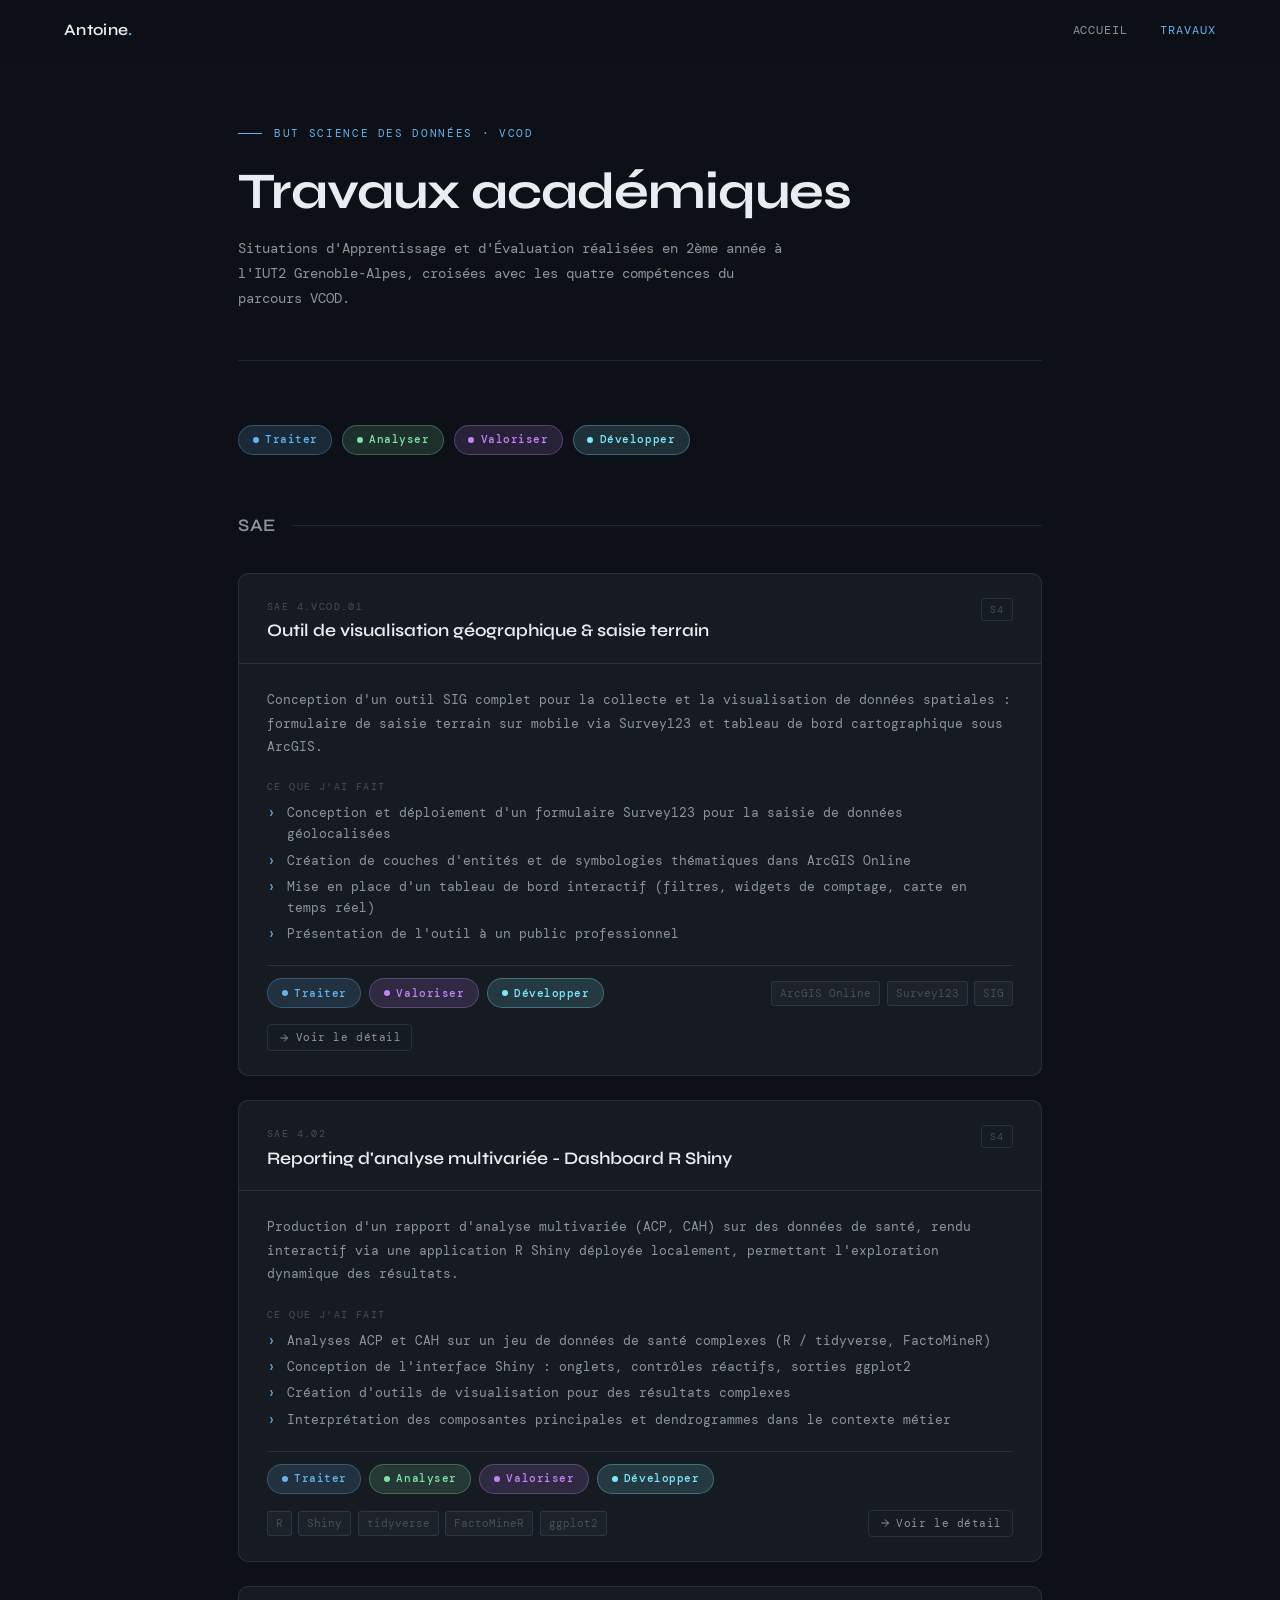
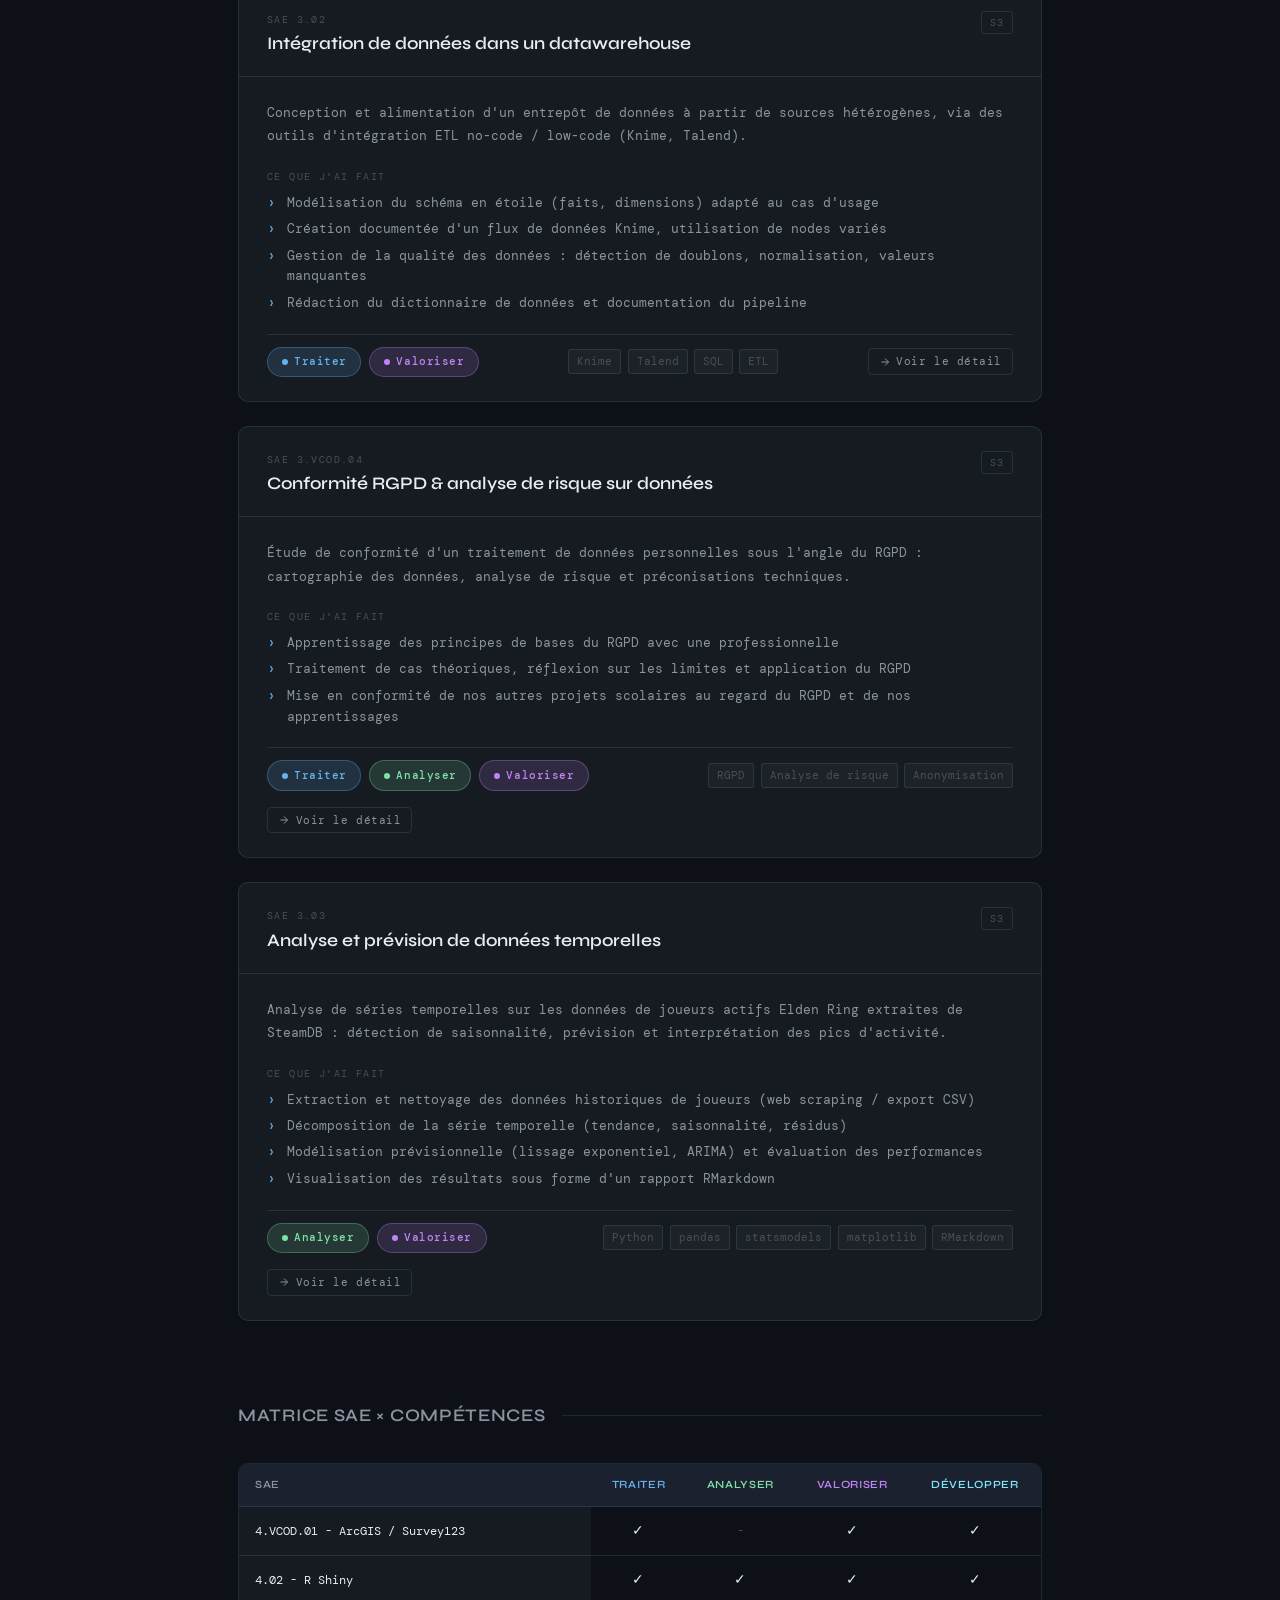
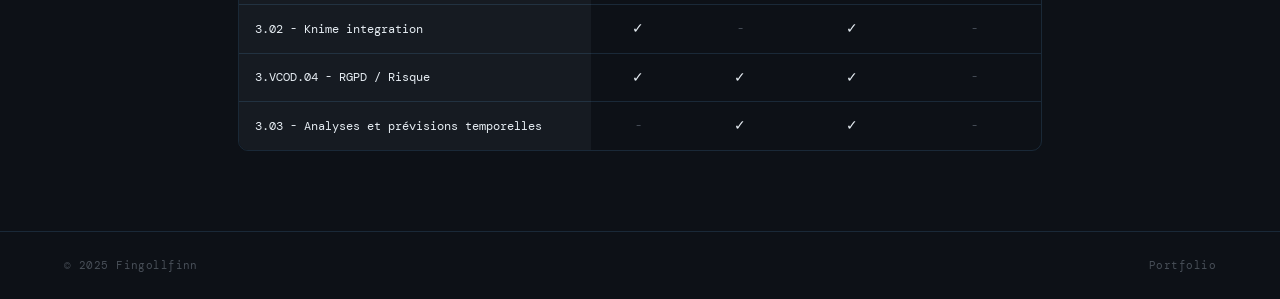
==== commit a17ac0bf: "refactor(styles): extract shared tokens and base rules into base.css - add styles/base.css with the " ====
--- a/academic/academic.html
+++ b/academic/academic.html
@@ -7,7 +7,8 @@
   <link rel="preconnect" href="https://fonts.googleapis.com" />
   <link rel="preconnect" href="https://fonts.gstatic.com" crossorigin />
   <link href="https://fonts.googleapis.com/css2?family=DM+Mono:ital,wght@0,300;0,400;0,500;1,300&family=Syne:wght@400;500;600;700&display=swap" rel="stylesheet" />
-  <link rel="stylesheet" href = "../styles/style_academic.css"/>
+  <link rel="stylesheet" href="../styles/base.css" />
+  <link rel="stylesheet" href="../styles/style_academic.css" />
 </head>
 <body>
 
@@ -49,7 +50,7 @@
         <div class="sae-header">
           <div class="sae-meta">
             <span class="sae-id">SAE 4.VCOD.01</span>
-            <span class="sae-title"><a href="sae_pages/sae_4_vcod_01.html" style="color:inherit;text-decoration:none;">Outil de visualisation géographique &amp; saisie terrain</a></span>
+            <span class="sae-title"><a href="sae_pages/sae_4_vcod_01.html">Outil de visualisation géographique &amp; saisie terrain</a></span>
           </div>
           <span class="sae-semester">S4</span>
         </div>
@@ -94,7 +95,7 @@
         <div class="sae-header">
           <div class="sae-meta">
             <span class="sae-id">SAE 4.02</span>
-            <span class="sae-title"><a href="sae_pages/sae_4_02.html" style="color:inherit;text-decoration:none;">Reporting d'analyse multivariée - Dashboard R Shiny</a></span>
+            <span class="sae-title"><a href="sae_pages/sae_4_02.html">Reporting d'analyse multivariée - Dashboard R Shiny</a></span>
           </div>
           <span class="sae-semester">S4</span>
         </div>
@@ -142,7 +143,7 @@
         <div class="sae-header">
           <div class="sae-meta">
             <span class="sae-id">SAE 3.02</span>
-            <span class="sae-title"><a href="sae_pages/sae_3_02.html" style="color:inherit;text-decoration:none;">Intégration de données dans un datawarehouse</a></span>
+            <span class="sae-title"><a href="sae_pages/sae_3_02.html">Intégration de données dans un datawarehouse</a></span>
           </div>
           <span class="sae-semester">S3</span>
         </div>
@@ -187,7 +188,7 @@
         <div class="sae-header">
           <div class="sae-meta">
             <span class="sae-id">SAE 3.VCOD.04</span>
-            <span class="sae-title"><a href="sae_pages/sae_3_vcod_04.html" style="color:inherit;text-decoration:none;">Conformité RGPD &amp; analyse de risque sur données</a></span>
+            <span class="sae-title"><a href="sae_pages/sae_3_vcod_04.html">Conformité RGPD &amp; analyse de risque sur données</a></span>
           </div>
           <span class="sae-semester">S3</span>
         </div>
@@ -231,7 +232,7 @@
         <div class="sae-header">
           <div class="sae-meta">
             <span class="sae-id">SAE 3.03</span>
-            <span class="sae-title"><a href="sae_pages/sae_3_03.html" style="color:inherit;text-decoration:none;">Analyse et prévision de données temporelles</a></span>
+            <span class="sae-title"><a href="sae_pages/sae_3_03.html">Analyse et prévision de données temporelles</a></span>
           </div>
           <span class="sae-semester">S3</span>
         </div>
@@ -281,18 +282,18 @@
         <table class="matrix">
           <thead>
             <tr>
-              <th style="text-align:left">SAE</th>
-              <th><span style="color:var(--accent)">Traiter</span></th>
-              <th><span style="color:var(--green)">Analyser</span></th>
-              <th><span style="color:#c084f5">Valoriser</span></th>
-              <th><span style="color:var(--cyan)">Développer</span></th>
+              <th class="matrix-sae">SAE</th>
+              <th class="th-traiter">Traiter</th>
+              <th class="th-analyser">Analyser</th>
+              <th class="th-valoriser">Valoriser</th>
+              <th class="th-developper">Développer</th>
             </tr>
           </thead>
           <tbody>
             <tr>
               <td>4.VCOD.01 - ArcGIS / Survey123</td>
               <td><span class="check">✓</span></td>
-              <td><span style="color:var(--text-muted)">-</span></td>
+              <td><span class="matrix-empty">-</span></td>
               <td><span class="check">✓</span></td>
               <td><span class="check">✓</span></td>
             </tr>
@@ -306,23 +307,23 @@
             <tr>
               <td>3.02 - Knime integration</td>
               <td><span class="check">✓</span></td>
-              <td><span style="color:var(--text-muted)">-</span></td>
-              <td><span class="check">✓</span></td>
-              <td><span style="color:var(--text-muted)">-</span></td>
+              <td><span class="matrix-empty">-</span></td>
+              <td><span class="check">✓</span></td>
+              <td><span class="matrix-empty">-</span></td>
             </tr>
             <tr>
               <td>3.VCOD.04 - RGPD / Risque</td>
               <td><span class="check">✓</span></td>
               <td><span class="check">✓</span></td>
               <td><span class="check">✓</span></td>
-              <td><span style="color:var(--text-muted)">-</span></td>
+              <td><span class="matrix-empty">-</span></td>
             </tr>
             <tr>
               <td>3.03 - Analyses et prévisions temporelles</td>
-              <td><span style="color:var(--text-muted)">-</span></td>
-              <td><span class="check">✓</span></td>
-              <td><span class="check">✓</span></td>
-              <td><span style="color:var(--text-muted)">-</span></td>
+              <td><span class="matrix-empty">-</span></td>
+              <td><span class="check">✓</span></td>
+              <td><span class="check">✓</span></td>
+              <td><span class="matrix-empty">-</span></td>
             </tr>
           </tbody>
         </table>
--- a/styles/base.css
+++ b/styles/base.css
@@ -0,0 +1,160 @@
+/* ==========================================================================
+   BASE — tokens, reset et éléments communs (nav, footer, tags, titres)
+   Chargé par toutes les pages avant leur feuille spécifique.
+   ========================================================================== */
+
+*, *::before, *::after { box-sizing: border-box; margin: 0; padding: 0; }
+
+:root {
+    /* Palette */
+    --bg: #0d1117;
+    --bg-surface: #161b22;
+    --bg-card: #1c2130;
+    --accent: #63b3ed;
+    --accent-hover: #7ee8fa;
+    --on-accent: var(--bg);
+    --text-primary: #e6edf3;
+    --text-secondary: #8b949e;
+    --text-muted: #484f58;
+    --border: color-mix(in srgb, var(--accent) 15%, transparent);
+    --border-hover: color-mix(in srgb, var(--accent) 40%, transparent);
+    --accent-dim: color-mix(in srgb, var(--accent) 12%, transparent);
+    --accent-glow: color-mix(in srgb, var(--accent) 6%, transparent);
+    --nav-bg: color-mix(in srgb, var(--bg) 85%, transparent);
+
+    /* Compétences BUT SD — chaque famille dérive de sa couleur pleine */
+    --comp-traiter: #63b3ed;
+    --comp-analyser: #7ee2a8;
+    --comp-valoriser: #c084f5;
+    --comp-developper: #7ee8fa;
+
+    /* Bilan (points forts / axes d'amélioration) */
+    --positive: var(--comp-analyser);
+    --negative: var(--comp-valoriser);
+
+    /* Modale de zoom */
+    --overlay: rgba(0, 0, 0, 0.8);
+    --overlay-text: #ffffff;
+
+    /* Typographie */
+    --font-display: 'Syne', sans-serif;
+    --font-body: 'DM Mono', monospace;
+    --font-mono: 'DM Mono', monospace;
+    --fs-xs: 10px;
+    --fs-tag: 11px;
+    --fs-sm: 12px;
+    --fs-body: 13px;
+    --fs-base: 14px;
+}
+
+html { scroll-behavior: smooth; }
+
+body {
+    background: var(--bg);
+    color: var(--text-primary);
+    font-family: var(--font-body);
+    font-size: var(--fs-base);
+    line-height: 1.7;
+    min-height: 100vh;
+}
+
+main {
+    max-width: 900px;
+    margin: 0 auto;
+    padding: 0 clamp(1.5rem, 5vw, 3rem);
+}
+
+/* ─── NAV ─── */
+nav {
+    position: fixed; top: 0; left: 0; right: 0; z-index: 100;
+    display: flex; align-items: center; justify-content: space-between;
+    padding: 0 clamp(1.5rem, 5vw, 4rem);
+    height: 60px;
+    background: var(--nav-bg);
+    backdrop-filter: blur(12px);
+}
+
+.nav-logo {
+    font-family: var(--font-display);
+    font-size: 1rem;
+    font-weight: 600;
+    color: var(--text-primary);
+    text-decoration: none;
+    letter-spacing: 0.02em;
+}
+
+.nav-logo span { color: var(--accent); }
+
+.nav-links {
+    display: flex; gap: 2rem; list-style: none;
+}
+
+.nav-links a {
+    color: var(--text-secondary);
+    text-decoration: none;
+    font-size: var(--fs-sm);
+    letter-spacing: 0.08em;
+    text-transform: uppercase;
+    transition: color 0.2s;
+}
+
+.nav-links a:hover,
+.nav-links a.active { color: var(--accent); }
+
+/* ─── SECTION HEADERS ─── */
+.section-header {
+    display: flex;
+    align-items: center;
+    gap: 1rem;
+}
+
+.section-header h2 {
+    font-family: var(--font-display);
+    font-weight: 600;
+    white-space: nowrap;
+}
+
+.section-header::after {
+    content: '';
+    flex: 1;
+    height: 1px;
+    background: var(--border);
+}
+
+/* ─── STACK TAGS ─── */
+.stack-tag {
+    font-size: var(--fs-tag);
+    color: var(--text-muted);
+    background: color-mix(in srgb, var(--text-primary) 3%, transparent);
+    border: 1px solid var(--border);
+    padding: 2px 8px;
+    border-radius: 3px;
+}
+
+/* ─── FOOTER ─── */
+footer {
+    border-top: 1px solid var(--border);
+    padding: 1.5rem clamp(1.5rem, 5vw, 4rem);
+    display: flex;
+    justify-content: space-between;
+    align-items: center;
+    color: var(--text-muted);
+    font-size: var(--fs-tag);
+    letter-spacing: 0.04em;
+}
+
+footer a {
+    color: var(--text-muted);
+    text-decoration: none;
+    transition: color 0.2s;
+}
+
+footer a:hover { color: var(--accent); }
+
+.footer-links { display: flex; gap: 1.5rem; }
+
+/* ─── RESPONSIVE ─── */
+@media (max-width: 640px) {
+    nav { padding: 0 1.25rem; }
+    .nav-links { gap: 1.25rem; }
+}
--- a/styles/style_academic.css
+++ b/styles/style_academic.css
@@ -1,116 +1,45 @@
-/* ─── 1. GLOBALS, TOKENS & RESET ─── */
-*, *::before, *::after { 
-    box-sizing: border-box; 
-    margin: 0; 
-    padding: 0; 
-}
-
-:root {
-    /* Theme Palette */
-    --bg: #0d1117;
-    --bg-surface: #161b22;
-    --bg-card: #1c2130;
-    --border: rgba(99, 179, 237, 0.15);
-    --border-hover: rgba(99, 179, 237, 0.4);
-    --accent: #63b3ed;
-    --accent-dim: rgba(99, 179, 237, 0.12);
-    --accent-glow: rgba(99, 179, 237, 0.06);
-    --text-primary: #e6edf3;
-    --text-secondary: #8b949e;
-    --text-muted: #484f58;
-    
-    /* System Accents */
-    --cyan: #7ee8fa;
-    --green: #7ee2a8;
-    --font-display: 'Syne', sans-serif;
-    --font-mono: 'DM Mono', monospace;
-
-    /* BUT Data Science Competence Colors */
-    --c-traiter:   rgba(99, 179, 237, 0.18);
-    --c-analyser:  rgba(126, 226, 168, 0.15);
-    --c-valoriser: rgba(188, 143, 237, 0.15);
-    --c-developper:rgba(126, 232, 250, 0.13);
-}
-
-html { 
-    scroll-behavior: smooth; 
-}
-
-body {
-    background: var(--bg);
-    color: var(--text-primary);
-    font-family: var(--font-mono);
-    font-size: 14px;
-    line-height: 1.7;
-    min-height: 100vh;
-}
-
-main {
-    max-width: 900px;
-    margin: 0 auto;
-    padding: 0 clamp(1.5rem, 5vw, 3rem);
-}
-
-/* ─── 2. SHARED LAYOUT & NAVIGATION ─── */
-nav {
-    position: fixed; top: 0; left: 0; right: 0; z-index: 100;
-    display: flex; align-items: center; justify-content: space-between;
-    padding: 0 clamp(1.5rem, 5vw, 4rem);
-    height: 60px;
-    background: rgba(13, 17, 23, 0.85);
-    backdrop-filter: blur(12px);
-
-}
-
-.nav-logo {
-    font-family: var(--font-display);
-    font-size: 1rem;
-    font-weight: 600;
-    color: var(--text-primary);
-    text-decoration: none;
-    letter-spacing: 0.02em;
-}
-
-.nav-logo span { color: var(--accent); }
-
-.nav-links {
-    display: flex; gap: 2rem; list-style: none;
-}
-
-.nav-links a {
-    color: var(--text-secondary);
-    text-decoration: none;
-    font-size: 12px;
-    letter-spacing: 0.08em;
-    text-transform: uppercase;
-    transition: color 0.2s;
-}
-
-.nav-links a:hover,
-.nav-links a.active { color: var(--accent); }
-
-footer {
-    border-top: 1px solid var(--border);
-    padding: 1.5rem clamp(1.5rem, 5vw, 4rem);
-    display: flex;
-    justify-content: space-between;
-    align-items: center;
-    color: var(--text-muted);
-    font-size: 11px;
-    letter-spacing: 0.04em;
-}
-
-footer a {
-    color: var(--text-muted);
-    text-decoration: none;
-    transition: color 0.2s;
-}
-
-footer a:hover { color: var(--accent); }
-
-.footer-links { display: flex; gap: 1.5rem; }
-
-/* ─── 3. REUSABLE UI COMPONENTS (PILLS, TAGS, BUTTONS) ─── */
+/* ==========================================================================
+   TABLE OF CONTENTS
+   ==========================================================================
+   01. GLOBALS, TOKENS & RESET   (-> base.css)
+   02. SHARED LAYOUT & NAVIGATION (-> base.css)
+   03. REUSABLE UI COMPONENTS
+       - Pills & Tags
+       - Buttons
+       - Section Headers
+   04. DASHBOARD & INDEX VIEW
+       - Page Header
+       - SAE Cards
+       - Matrix Table
+   05. SAE DETAIL PROJECT TEMPLATES
+       - 5.1 Hero Section
+       - 5.2 Content Blocks & Objectives
+       - 5.3 Code & Terminal Emulation
+       - 5.4 Image Galleries & Modals
+       - 5.5 Retrospective (Bilan)
+       - 5.6 Pagination
+   06. RESPONSIVE MEDIA BREAKPOINTS
+   ========================================================================== */
+
+
+/* ==========================================================================
+   01. GLOBALS, TOKENS & RESET
+   ========================================================================== */
+
+/* Tokens, reset, body et main : voir base.css */
+
+
+/* ==========================================================================
+   02. SHARED LAYOUT & NAVIGATION
+   ========================================================================== */
+
+/* Nav et footer : voir base.css */
+
+
+/* ==========================================================================
+   03. REUSABLE UI COMPONENTS
+   ========================================================================== */
+
 .comp-legend {
     display: flex;
     flex-wrap: wrap;
@@ -124,25 +53,25 @@
     gap: 0.4rem;
     padding: 0.3rem 0.85rem;
     border-radius: 20px;
-    font-size: 11px;
+    font-size: var(--fs-tag);
     letter-spacing: 0.05em;
-    border: 1px solid;
+    border: 1px solid color-mix(in srgb, var(--comp) 30%, transparent);
+    background: color-mix(in srgb, var(--comp) 15%, transparent);
+    color: var(--comp);
     font-weight: 500;
 }
 
 .comp-pill .dot {
     width: 6px; height: 6px;
     border-radius: 50%;
-}
-
-.pill-traiter   { background: var(--c-traiter);   color: var(--accent);  border-color: rgba(99,179,237,0.3); }
-.pill-traiter   .dot { background: var(--accent); }
-.pill-analyser  { background: var(--c-analyser);  color: var(--green);   border-color: rgba(126,226,168,0.3); }
-.pill-analyser  .dot { background: var(--green); }
-.pill-valoriser { background: var(--c-valoriser); color: #c084f5;        border-color: rgba(188,143,237,0.3); }
-.pill-valoriser .dot { background: #c084f5; }
-.pill-developper{ background: var(--c-developper);color: var(--cyan);    border-color: rgba(126,232,250,0.3); }
-.pill-developper .dot { background: var(--cyan); }
+    background: var(--comp);
+}
+
+/* Competence Modifiers */
+.pill-traiter    { --comp: var(--comp-traiter); }
+.pill-analyser   { --comp: var(--comp-analyser); }
+.pill-valoriser  { --comp: var(--comp-valoriser); }
+.pill-developper { --comp: var(--comp-developper); }
 
 .stack-tags, .stack-row {
     display: flex;
@@ -151,15 +80,6 @@
 }
 
 .stack-row { margin-top: 0.75rem; }
-
-.stack-tag {
-    font-size: 11px;
-    color: var(--text-muted);
-    background: rgba(255,255,255,0.03);
-    border: 1px solid var(--border);
-    padding: 2px 8px;
-    border-radius: 3px;
-}
 
 .btn-link {
     display: inline-flex;
@@ -187,31 +107,20 @@
     stroke: currentColor; fill: none; stroke-width: 2;
 }
 
-.section-header {
-    display: flex;
-    align-items: center;
-    gap: 1rem;
-    margin-bottom: 2rem;
-}
+.section-header { margin-bottom: 2rem; }
 
 .section-header h2 {
-    font-family: var(--font-display);
     font-size: 1.1rem;
-    font-weight: 600;
-    color: var(--text-secondary);
-    white-space: nowrap;
+    color: var(--text-secondary);
     letter-spacing: 0.04em;
     text-transform: uppercase;
 }
 
-.section-header::after {
-    content: '';
-    flex: 1;
-    height: 1px;
-    background: var(--border);
-}
-
-/* ─── 4. DASHBOARD & INDEX VIEW STYLES ─── */
+
+/* ==========================================================================
+   04. DASHBOARD & INDEX VIEW
+   ========================================================================== */
+
 .page-header {
     padding-top: calc(60px + 4rem);
     padding-bottom: 3rem;
@@ -270,7 +179,7 @@
 
 .sae-card:hover {
     border-color: var(--border-hover);
-    box-shadow: 0 0 0 1px rgba(99, 179, 237, 0.08), 0 4px 24px rgba(0,0,0,0.3);
+    box-shadow: 0 0 0 1px color-mix(in srgb, var(--accent) 8%, transparent), 0 4px 24px rgba(0,0,0,0.3);
 }
 
 .sae-header {
@@ -377,7 +286,7 @@
     flex-wrap: wrap;
 }
 
-/* Matrix Table Components */
+/* --- Matrix Table Components --- */
 .matrix-section { margin-bottom: 5rem; }
 
 .matrix-wrap {
@@ -417,12 +326,23 @@
 }
 
 table.matrix tr:last-child td { border-bottom: none; }
-table.matrix tr:hover td { background: rgba(99,179,237,0.03); }
-table.matrix tr:hover td:first-child { background: rgba(99,179,237,0.06); }
-.check { font-size: 14px; }
-
-
-/* ─── 5. SAE DETAIL PROJECT TEMPLATES ─── */
+table.matrix tr:hover td { background: color-mix(in srgb, var(--accent) 3%, transparent); }
+table.matrix tr:hover td:first-child { background: var(--accent-glow); }
+.check { font-size: var(--fs-base); }
+.matrix-empty { color: var(--text-muted); }
+table.matrix th.matrix-sae { text-align: left; }
+table.matrix th.th-traiter    { color: var(--comp-traiter); }
+table.matrix th.th-analyser   { color: var(--comp-analyser); }
+table.matrix th.th-valoriser  { color: var(--comp-valoriser); }
+table.matrix th.th-developper { color: var(--comp-developper); }
+.sae-title a { color: inherit; text-decoration: none; }
+
+
+/* ==========================================================================
+   05. SAE DETAIL PROJECT TEMPLATES
+   ========================================================================== */
+
+/* --- 5.1 Hero Section --- */
 .sae-hero {
     padding: calc(60px + 3rem) 0 3.5rem;
     border-bottom: 1px solid var(--border);
@@ -501,6 +421,7 @@
     background: var(--accent-glow);
 }
 
+/* --- 5.2 Content Blocks & Objectives --- */
 .detail-section {
     margin-bottom: 4rem;
 }
@@ -579,7 +500,30 @@
     line-height: 1.7;
 }
 
-/* Code Snippets & Terminal Emulation */
+.comp-detail-grid {
+    display: grid;
+    grid-template-columns: repeat(auto-fill, minmax(200px, 1fr));
+    gap: 1rem;
+    margin-top: 1.25rem;
+}
+
+.comp-detail-card {
+    background: var(--bg-surface);
+    border: 1px solid var(--border);
+    border-radius: 8px;
+    padding: 1.25rem 1.5rem;
+    display: flex;
+    flex-direction: column;
+    gap: 0.75rem;
+}
+
+.comp-detail-card p {
+    font-size: 12px;
+    color: var(--text-muted);
+    line-height: 1.7;
+}
+
+/* --- 5.3 Code & Terminal Emulation --- */
 .terminal-wrap {
     margin-top: 1.25rem;
     border: 1px solid var(--border);
@@ -624,7 +568,7 @@
     white-space: pre;
 }
 
-/* Project Galleries & Figures */
+/* --- 5.4 Image Galleries & Modals --- */
 .gallery-image {
   width: 100%;
   height: 100%;
@@ -641,7 +585,7 @@
 
 .gallery-slot {
     background: var(--bg-surface);
-    border: 1px dashed rgba(99, 179, 237, 0.25);
+    border: 1px dashed color-mix(in srgb, var(--accent) 25%, transparent);
     border-radius: 8px;
     aspect-ratio: 16 / 9;
     display: flex;
@@ -658,14 +602,11 @@
     overflow: hidden;
     cursor: pointer;
     transition: border-color 0.2s;
-    overflow: hidden;
 }
 
 .gallery-slot:hover { 
-    border-color: rgba(99, 179, 237, 0.5); 
-    
-}
-
+    border-color: color-mix(in srgb, var(--accent) 50%, transparent);
+}
 
 .gallery-slot img {
     position: absolute;
@@ -691,30 +632,7 @@
     margin-top: 0.5rem;
 }
 
-.comp-detail-grid {
-    display: grid;
-    grid-template-columns: repeat(auto-fill, minmax(200px, 1fr));
-    gap: 1rem;
-    margin-top: 1.25rem;
-}
-
-.comp-detail-card {
-    background: var(--bg-surface);
-    border: 1px solid var(--border);
-    border-radius: 8px;
-    padding: 1.25rem 1.5rem;
-    display: flex;
-    flex-direction: column;
-    gap: 0.75rem;
-}
-
-.comp-detail-card p {
-    font-size: 12px;
-    color: var(--text-muted);
-    line-height: 1.7;
-}
-
-/* Zoom in on images */
+/* Zoom Modal */
 .modal {
   border: none;
   border-radius: 8px;
@@ -724,26 +642,16 @@
   background: transparent;
 }
 
-/* Style the dark backdrop (native to the <dialog> element) */
+
 .modal::backdrop {
-  background: rgba(0, 0, 0, 0.8);
-}
-
-/* Make sure the image fits the screen */
-#modal-image {
-  display: block;
-  max-width: 100%;
-  max-height: 90vh;
-  object-fit: contain; /* Ensures the whole image is visible */
-  border-radius: 4px;
-}
-
-/* Simple close button */
+  background: var(--overlay);
+}
+
 .close-btn {
   position: absolute;
   top: 10px;
   right: 15px;
-  background: white;
+  background: var(--overlay-text);
   border: none;
   font-size: 24px;
   cursor: pointer;
@@ -752,7 +660,6 @@
   height: 35px;
 }
 
-/* Reset default figure margins and align items */
 .modal-figure {
   margin: 0;
   display: flex;
@@ -760,25 +667,23 @@
   align-items: center;
 }
 
-/* Make sure the image leaves a little room for the text */
 #modal-image {
   display: block;
   max-width: 100%;
-  max-height: 80vh; /* Reduced from 90vh to leave room for the caption */
+  max-height: 80vh; 
   object-fit: contain; 
   border-radius: 4px;
 }
 
-/* Style the caption text */
 #modal-caption {
-  color: #ffffff; /* White text */
+  color: var(--overlay-text);
   margin-top: 15px;
   font-size: 1.2rem;
   text-align: center;
   font-weight: 500;
 }
 
-/* Academic Retrospective (Bilan) */
+/* --- 5.5 Retrospective (Bilan) --- */
 .bilan-block {
     background: var(--bg-surface);
     border: 1px solid var(--border);
@@ -796,8 +701,8 @@
     margin-bottom: 1rem;
 }
 
-.bilan-col-label.plus { color: var(--green); }
-.bilan-col-label.delta { color: #c084f5; }
+.bilan-col-label.plus { color: var(--positive); }
+.bilan-col-label.delta { color: var(--negative); }
 
 .bilan-items {
     list-style: none;
@@ -817,13 +722,13 @@
 .bilan-items.plus li::before {
     content: '+';
     position: absolute; left: 0;
-    color: var(--green); font-weight: 600;
+    color: var(--positive); font-weight: 600;
 }
 
 .bilan-items.delta li::before {
     content: '~';
     position: absolute; left: 0;
-    color: #c084f5; font-weight: 600;
+    color: var(--negative); font-weight: 600;
 }
 
 .bilan-note {
@@ -835,11 +740,10 @@
     border-top: 1px solid var(--border);
 }
 
-/* Pagination Context Hooks */
+/* --- 5.6 Pagination --- */
 .sae-pagination{
     display:flex;
     justify-content:space-between;
-
     margin:1rem 0 2rem;
     border:none;
     padding:0;
@@ -849,24 +753,23 @@
     padding:0.4rem 10px;
     border:none;
     background:transparent;
-
-    font: inherit;   /* reprend la police du site */
-    color: inherit;  /* reprend la couleur du site */
-
+    font: inherit;
+    color: inherit;
     text-decoration:none;
 }
 
 .page-nav-link:hover{
     text-decoration:underline;
-    color: #63b3ed;
-}
-
-
-/* ─── 6. UNIFIED RESPONSIVE MEDIA BREAKPOINTS ─── */
+    color: var(--accent);
+}
+
+
+/* ==========================================================================
+   06. RESPONSIVE MEDIA BREAKPOINTS
+   ========================================================================== */
+
 @media (max-width: 640px) {
     /* Navigation adjustments */
-    nav { padding: 0 1.25rem; }
-    .nav-links { gap: 1.25rem; }
     .nav-links li:first-child { display: none; } /* Hide 'Accueil' */
 
     /* Index Card Breakdowns */
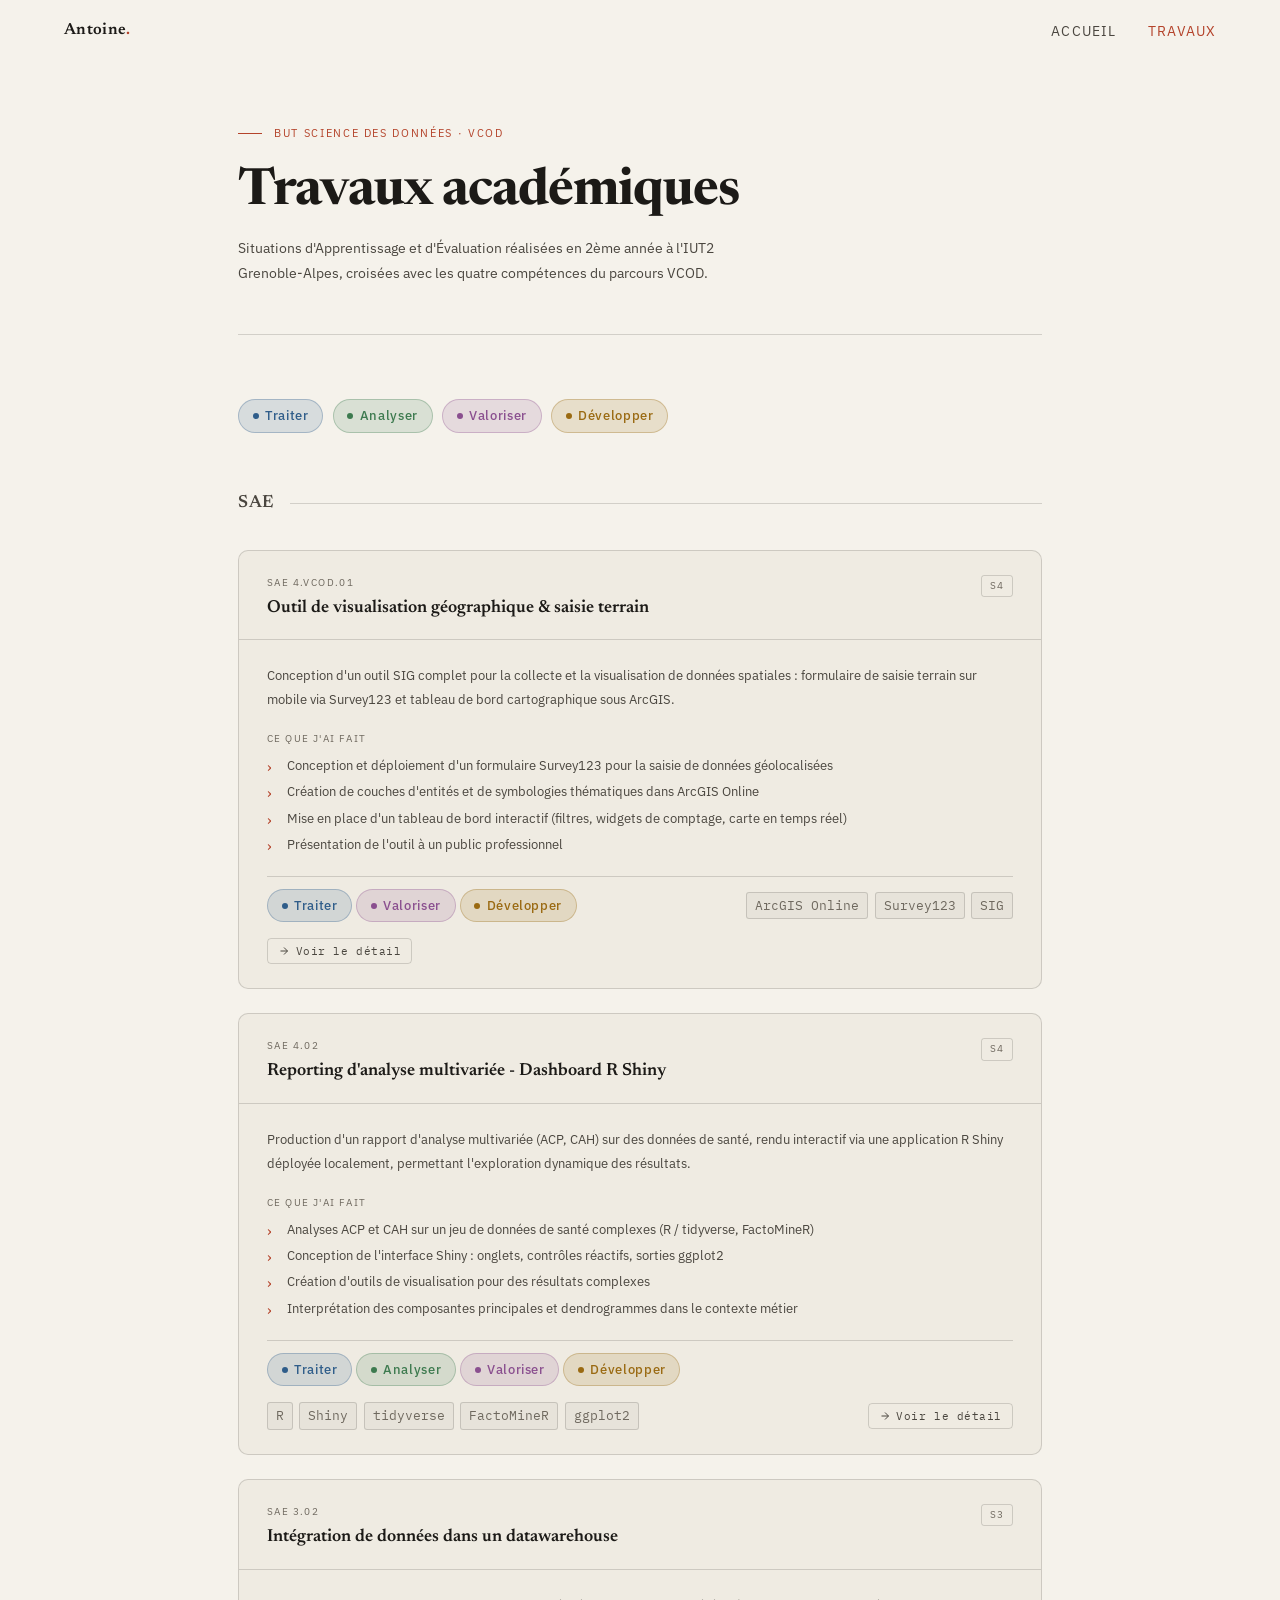
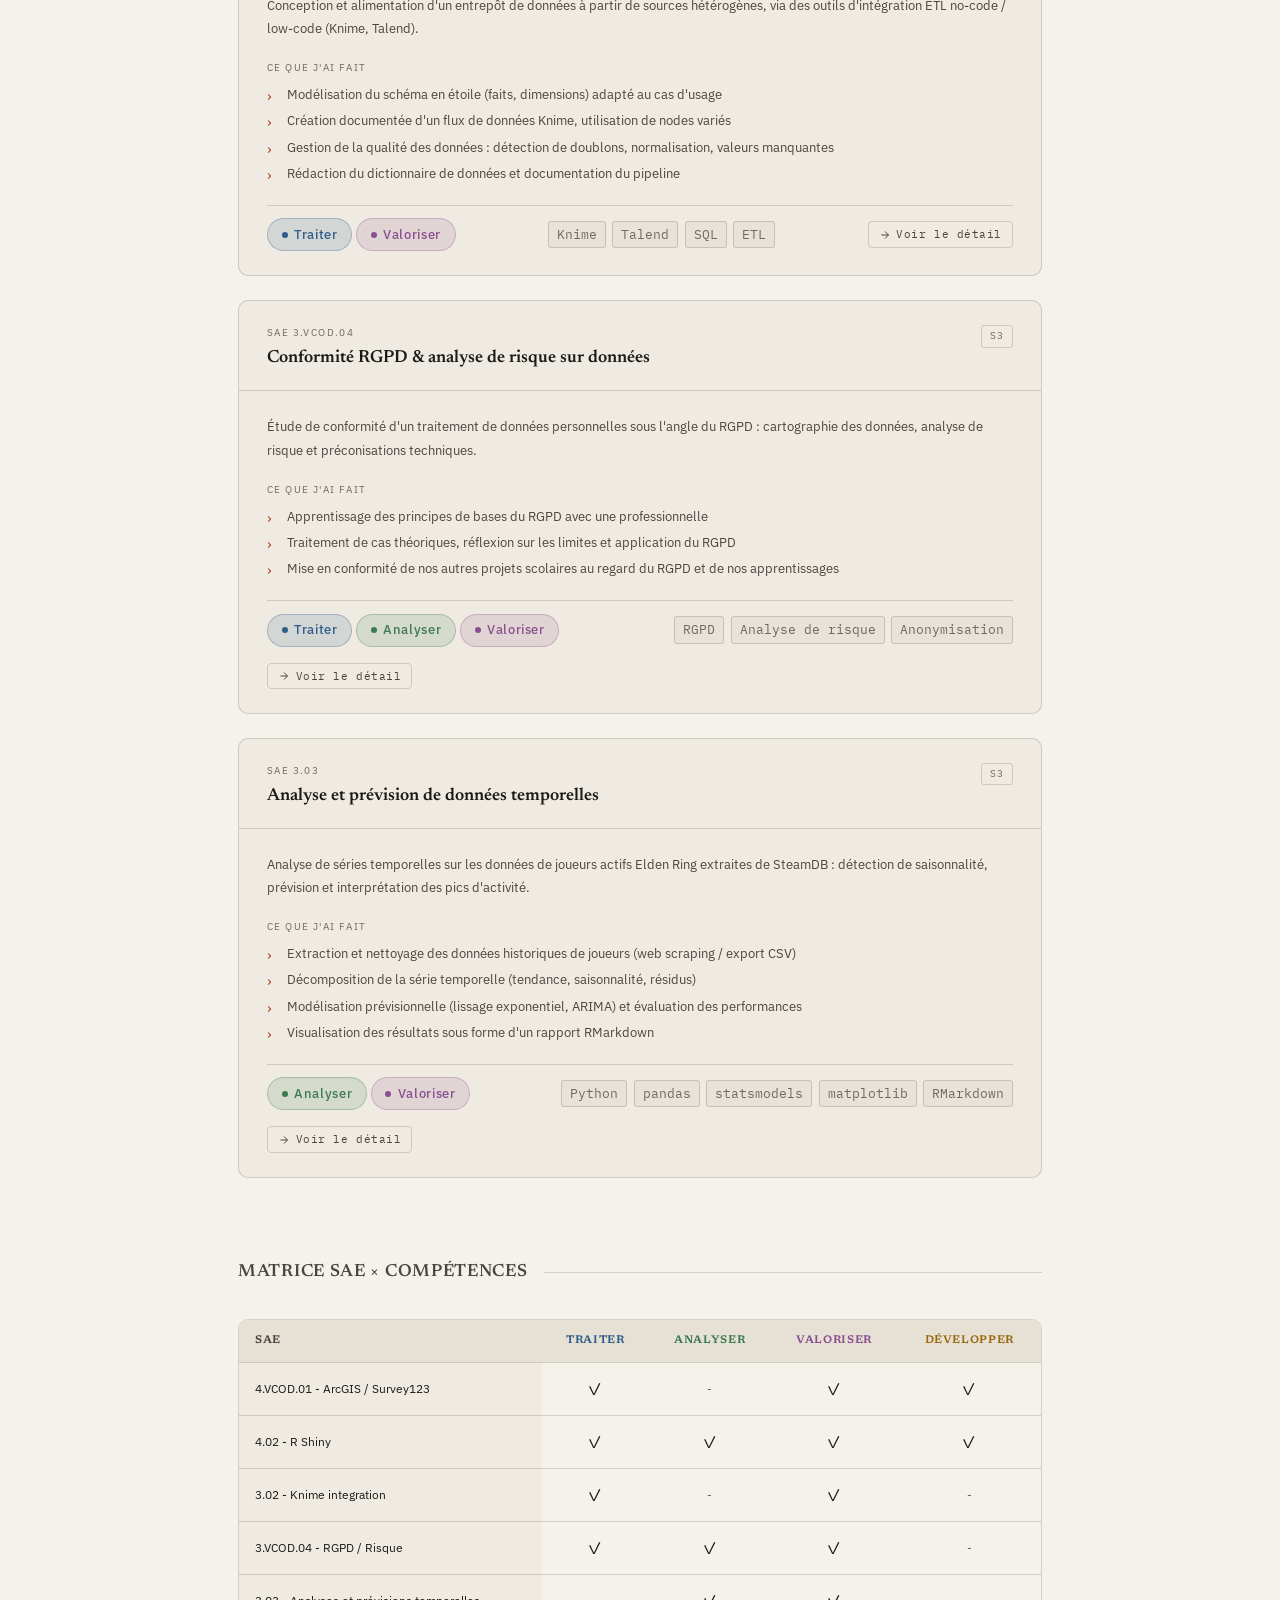
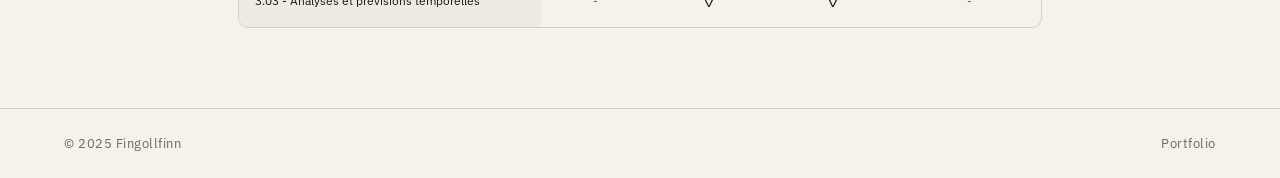
==== commit bd3922f8: "style(theme): switch to editorial paper/ink palette and serif typography - light paper background, n" ====
--- a/academic/academic.html
+++ b/academic/academic.html
@@ -6,7 +6,7 @@
   <title>Travaux académiques - Antoine Dot</title>
   <link rel="preconnect" href="https://fonts.googleapis.com" />
   <link rel="preconnect" href="https://fonts.gstatic.com" crossorigin />
-  <link href="https://fonts.googleapis.com/css2?family=DM+Mono:ital,wght@0,300;0,400;0,500;1,300&family=Syne:wght@400;500;600;700&display=swap" rel="stylesheet" />
+  <link href="https://fonts.googleapis.com/css2?family=IBM+Plex+Mono:wght@400;500&family=IBM+Plex+Sans:ital,wght@0,400;0,500;0,600;1,400&family=Newsreader:ital,opsz,wght@0,6..72,400..700;1,6..72,400..700&display=swap" rel="stylesheet" />
   <link rel="stylesheet" href="../styles/base.css" />
   <link rel="stylesheet" href="../styles/style_academic.css" />
 </head>
--- a/styles/base.css
+++ b/styles/base.css
@@ -6,45 +6,47 @@
 *, *::before, *::after { box-sizing: border-box; margin: 0; padding: 0; }
 
 :root {
-    /* Palette */
-    --bg: #0d1117;
-    --bg-surface: #161b22;
-    --bg-card: #1c2130;
-    --accent: #63b3ed;
-    --accent-hover: #7ee8fa;
-    --on-accent: var(--bg);
-    --text-primary: #e6edf3;
-    --text-secondary: #8b949e;
-    --text-muted: #484f58;
-    --border: color-mix(in srgb, var(--accent) 15%, transparent);
-    --border-hover: color-mix(in srgb, var(--accent) 40%, transparent);
-    --accent-dim: color-mix(in srgb, var(--accent) 12%, transparent);
-    --accent-glow: color-mix(in srgb, var(--accent) 6%, transparent);
-    --nav-bg: color-mix(in srgb, var(--bg) 85%, transparent);
+    color-scheme: light;
 
-    /* Compétences BUT SD — chaque famille dérive de sa couleur pleine */
-    --comp-traiter: #63b3ed;
-    --comp-analyser: #7ee2a8;
-    --comp-valoriser: #c084f5;
-    --comp-developper: #7ee8fa;
+    /* Palette — papier, encre, rouge brique */
+    --bg: #f5f2eb;
+    --bg-surface: #efebe2;
+    --bg-card: #e7e1d5;
+    --accent: #b4432a;
+    --accent-hover: #8f3220;
+    --on-accent: #fbf9f4;
+    --text-primary: #1c1a17;
+    --text-secondary: #4a463f;
+    --text-muted: #6f695f;
+    --border: color-mix(in srgb, var(--text-primary) 16%, transparent);
+    --border-hover: color-mix(in srgb, var(--text-primary) 40%, transparent);
+    --accent-dim: color-mix(in srgb, var(--accent) 10%, transparent);
+    --accent-glow: color-mix(in srgb, var(--accent) 5%, transparent);
+    --nav-bg: color-mix(in srgb, var(--bg) 94%, transparent);
+
+    /* Compétences BUT SD — tons d'encre sourds, distincts de l'accent */
+    --comp-traiter: #2f5d8a;
+    --comp-analyser: #3d7a4f;
+    --comp-valoriser: #8a4f8f;
+    --comp-developper: #9a6a12;
 
     /* Bilan (points forts / axes d'amélioration) */
     --positive: var(--comp-analyser);
-    --negative: var(--comp-valoriser);
+    --negative: var(--accent);
 
     /* Modale de zoom */
-    --overlay: rgba(0, 0, 0, 0.8);
-    --overlay-text: #ffffff;
+    --overlay: color-mix(in srgb, var(--text-primary) 90%, transparent);
+    --overlay-text: #fbf9f4;
 
     /* Typographie */
-    --font-display: 'Syne', sans-serif;
-    --font-body: 'DM Mono', monospace;
-    --font-mono: 'DM Mono', monospace;
-    --fs-xs: 10px;
-    --fs-tag: 11px;
-    --fs-sm: 12px;
-    --fs-body: 13px;
-    --fs-base: 14px;
+    --font-display: 'Newsreader', Georgia, serif;
+    --font-body: 'IBM Plex Sans', system-ui, sans-serif;
+    --font-mono: 'IBM Plex Mono', ui-monospace, monospace;
+    --fs-xs: 12px;
+    --fs-tag: 13px;
+    --fs-sm: 14px;
+    --fs-body: 16px;
+    --fs-base: 17px;
 }
 
 html { scroll-behavior: smooth; }
@@ -54,8 +56,9 @@
     color: var(--text-primary);
     font-family: var(--font-body);
     font-size: var(--fs-base);
-    line-height: 1.7;
+    line-height: 1.65;
     min-height: 100vh;
+    -webkit-font-smoothing: antialiased;
 }
 
 main {
@@ -123,6 +126,7 @@
 
 /* ─── STACK TAGS ─── */
 .stack-tag {
+    font-family: var(--font-mono);
     font-size: var(--fs-tag);
     color: var(--text-muted);
     background: color-mix(in srgb, var(--text-primary) 3%, transparent);
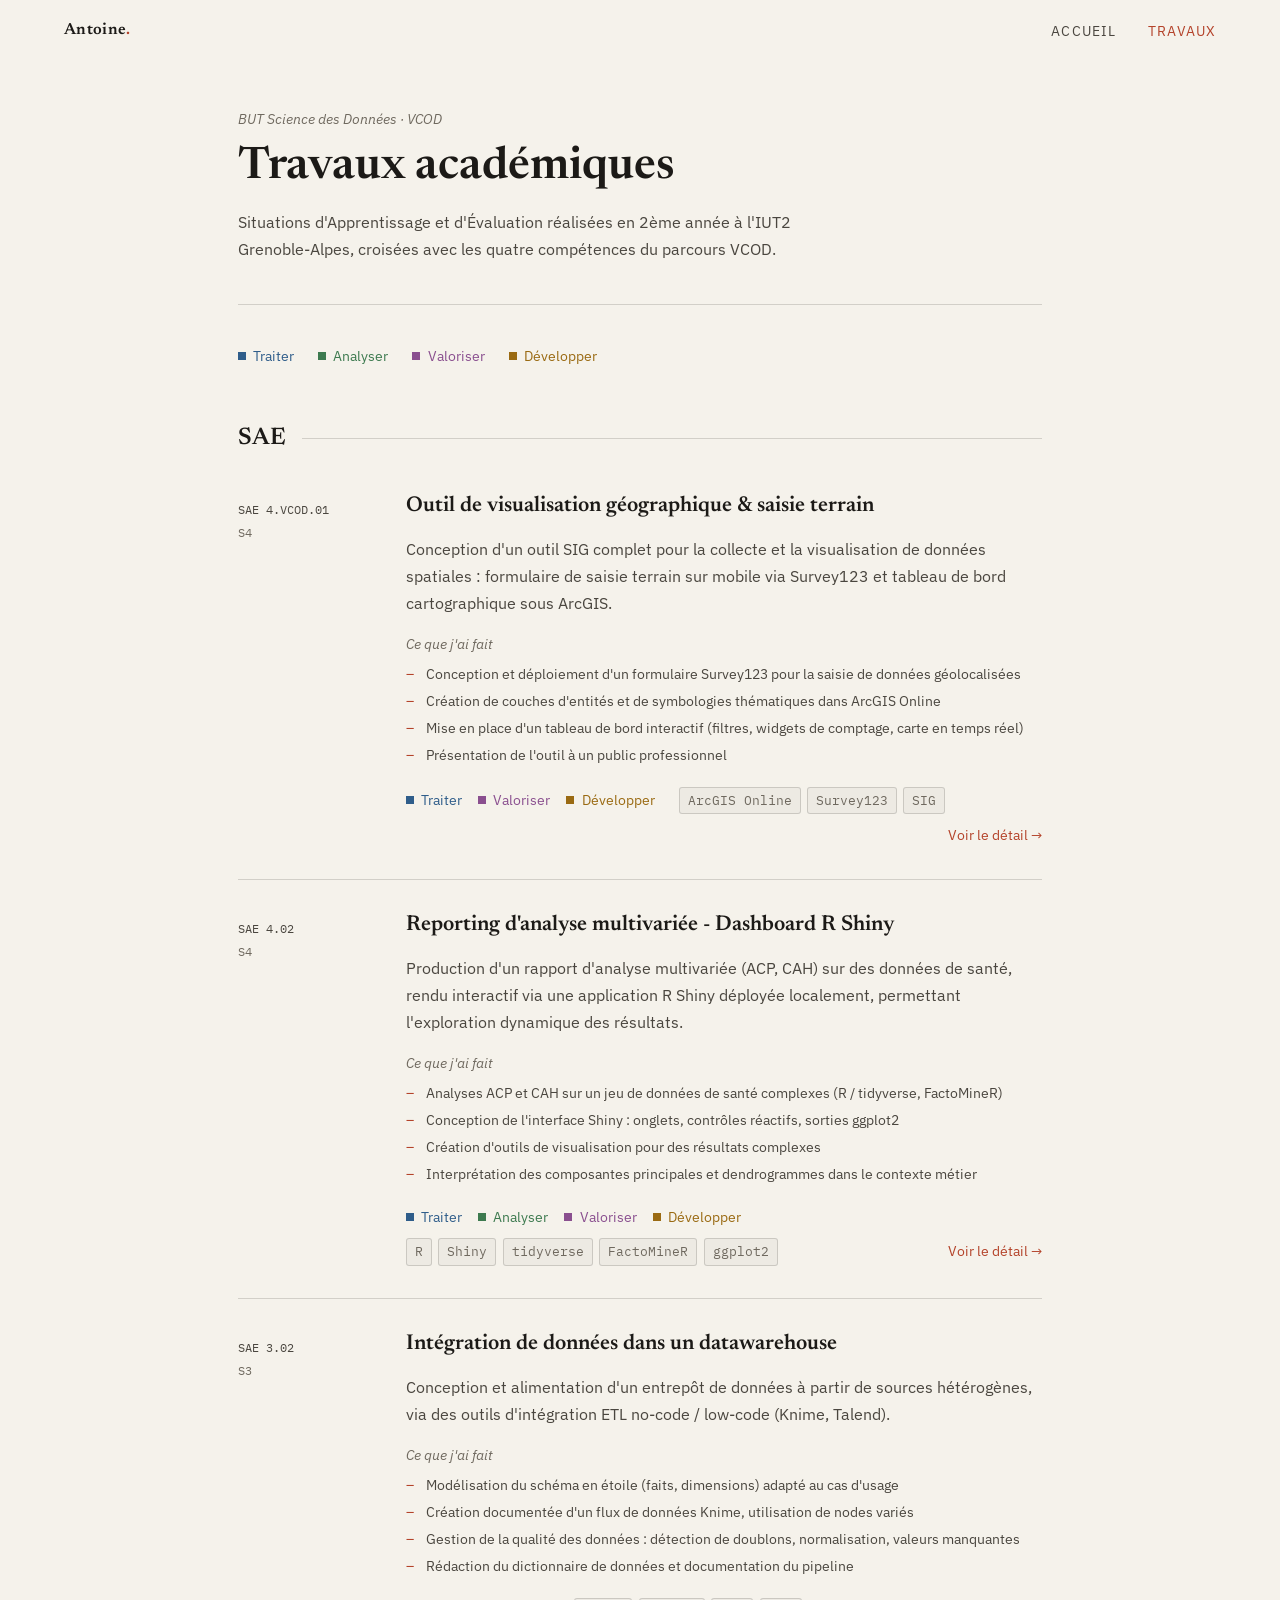
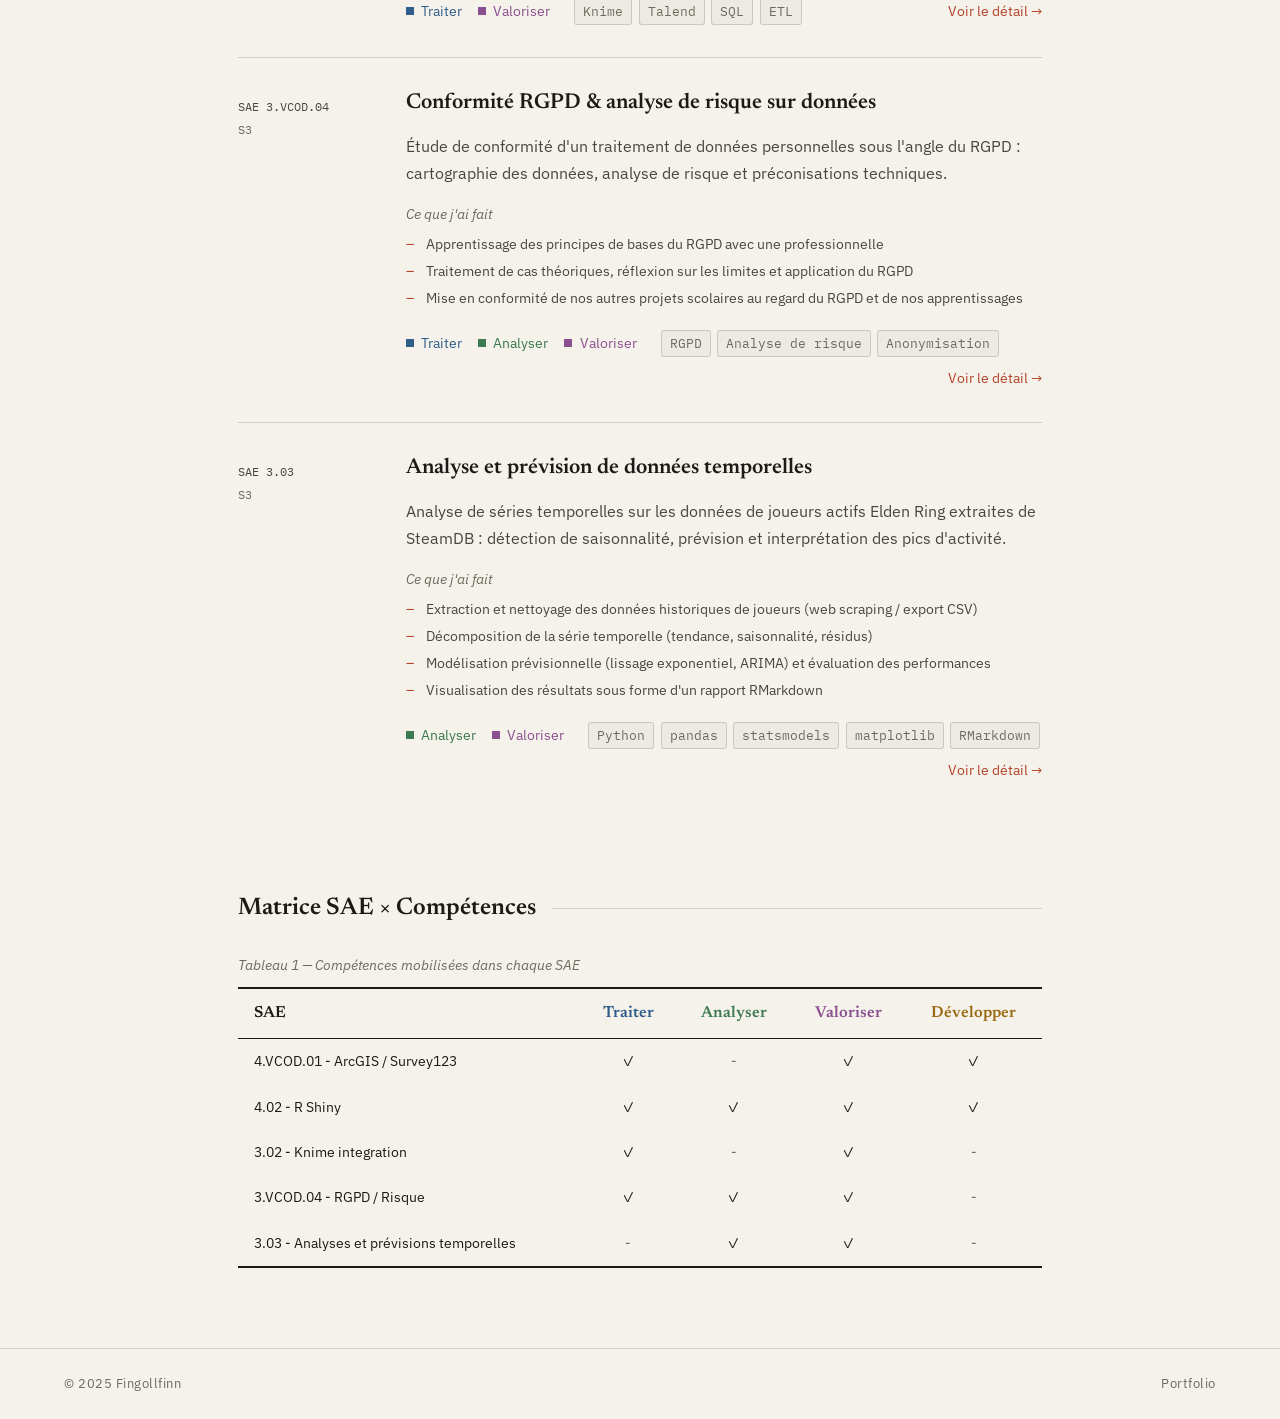
==== commit bdf336b8: "style(academic): restyle index page as ruled report entries and booktabs matrix - Page header: plain" ====
--- a/academic/academic.html
+++ b/academic/academic.html
@@ -25,7 +25,7 @@
 
     <!-- PAGE HEADER -->
     <header class="page-header">
-      <p class="hero-tag">BUT Science des Données · VCOD</p>
+      <p class="page-kicker">BUT Science des Données · VCOD</p>
       <h1>Travaux académiques</h1>
       <p>
         Situations d'Apprentissage et d'Évaluation réalisées en 2ème année à l'IUT2 Grenoble&#8209;Alpes,
@@ -46,229 +46,189 @@
     <div class="sae-list">
 
       <!-- SAE 4.VCOD.01 - ArcGIS / Survey123 -->
-      <article class="sae-card">
-        <div class="sae-header">
-          <div class="sae-meta">
-            <span class="sae-id">SAE 4.VCOD.01</span>
-            <span class="sae-title"><a href="sae_pages/sae_4_vcod_01.html">Outil de visualisation géographique &amp; saisie terrain</a></span>
-          </div>
+      <article class="sae-entry">
+        <div class="sae-margin">
+          <span class="sae-id">SAE 4.VCOD.01</span>
           <span class="sae-semester">S4</span>
         </div>
-        <div class="sae-body">
-          <p class="sae-context">
-            Conception d'un outil SIG complet pour la collecte et la visualisation de données spatiales :
-            formulaire de saisie terrain sur mobile via Survey123 et tableau de bord cartographique sous ArcGIS.
-          </p>
-          <div>
-            <p class="sae-section-label">Ce que j'ai fait</p>
-            <ul class="sae-tasks">
-              <li>Conception et déploiement d'un formulaire Survey123 pour la saisie de données géolocalisées</li>
-              <li>Création de couches d'entités et de symbologies thématiques dans ArcGIS Online</li>
-              <li>Mise en place d'un tableau de bord interactif (filtres, widgets de comptage, carte en temps réel)</li>
-              <li>Présentation de l'outil à un public professionnel</li>
-            </ul>
-          </div>
-          <div class="sae-footer">
-            <div class="comp-badges">
-              <span class="comp-pill pill-traiter"><span class="dot"></span>Traiter</span>
-              <span class="comp-pill pill-valoriser"><span class="dot"></span>Valoriser</span>
-              <span class="comp-pill pill-developper"><span class="dot"></span>Développer</span>
-            </div>
-            <div class="stack-tags">
-              <span class="stack-tag">ArcGIS Online</span>
-              <span class="stack-tag">Survey123</span>
-              <span class="stack-tag">SIG</span>
-            </div>
-          
-            <div class="sae-links">
-              <a href="sae_pages/sae_4_vcod_01.html" class="btn-link">
-                <svg viewBox="0 0 24 24"><path d="M5 12h14M12 5l7 7-7 7"/></svg>
-                Voir le détail
-              </a>
-            </div>
+        <div class="sae-main">
+          <h3 class="sae-title"><a href="sae_pages/sae_4_vcod_01.html">Outil de visualisation géographique &amp; saisie terrain</a></h3>
+          <p class="sae-context">
+          Conception d'un outil SIG complet pour la collecte et la visualisation de données spatiales :
+          formulaire de saisie terrain sur mobile via Survey123 et tableau de bord cartographique sous ArcGIS.
+          </p>
+          <div>
+          <p class="sae-section-label">Ce que j'ai fait</p>
+          <ul class="sae-tasks">
+          <li>Conception et déploiement d'un formulaire Survey123 pour la saisie de données géolocalisées</li>
+          <li>Création de couches d'entités et de symbologies thématiques dans ArcGIS Online</li>
+          <li>Mise en place d'un tableau de bord interactif (filtres, widgets de comptage, carte en temps réel)</li>
+          <li>Présentation de l'outil à un public professionnel</li>
+          </ul>
+          </div>
+          <div class="sae-footer">
+            <div class="comp-badges">
+          <span class="comp-pill pill-traiter"><span class="dot"></span>Traiter</span>
+          <span class="comp-pill pill-valoriser"><span class="dot"></span>Valoriser</span>
+          <span class="comp-pill pill-developper"><span class="dot"></span>Développer</span>
+          </div>
+            <div class="stack-tags">
+          <span class="stack-tag">ArcGIS Online</span>
+          <span class="stack-tag">Survey123</span>
+          <span class="stack-tag">SIG</span>
+          </div>
+            <a href="sae_pages/sae_4_vcod_01.html" class="btn-link">Voir le détail →</a>
           </div>
         </div>
       </article>
 
       <!-- SAE 4.02 - R Shiny -->
-      <article class="sae-card">
-        <div class="sae-header">
-          <div class="sae-meta">
-            <span class="sae-id">SAE 4.02</span>
-            <span class="sae-title"><a href="sae_pages/sae_4_02.html">Reporting d'analyse multivariée - Dashboard R Shiny</a></span>
-          </div>
+      <article class="sae-entry">
+        <div class="sae-margin">
+          <span class="sae-id">SAE 4.02</span>
           <span class="sae-semester">S4</span>
         </div>
-        <div class="sae-body">
-          <p class="sae-context">
-            Production d'un rapport d'analyse multivariée (ACP, CAH) sur des données de santé, rendu interactif via une application
-            R Shiny déployée localement, permettant l'exploration dynamique des résultats.
-          </p>
-          <div>
-            <p class="sae-section-label">Ce que j'ai fait</p>
-            <ul class="sae-tasks">
-              <li>Analyses ACP et CAH sur un jeu de données de santé complexes (R / tidyverse, FactoMineR)</li>
-              <li>Conception de l'interface Shiny : onglets, contrôles réactifs, sorties ggplot2</li>
-              <li>Création d'outils de visualisation pour des résultats complexes</li>
-              <li>Interprétation des composantes principales et dendrogrammes dans le contexte métier</li>
-            </ul>
-          </div>
-          <div class="sae-footer">
-            <div class="comp-badges">
-              <span class="comp-pill pill-traiter"><span class="dot"></span>Traiter</span>
-              <span class="comp-pill pill-analyser"><span class="dot"></span>Analyser</span>
-              <span class="comp-pill pill-valoriser"><span class="dot"></span>Valoriser</span>
-              <span class="comp-pill pill-developper"><span class="dot"></span>Développer</span>
-            </div>
-            <div class="stack-tags">
-              <span class="stack-tag">R</span>
-              <span class="stack-tag">Shiny</span>
-              <span class="stack-tag">tidyverse</span>
-              <span class="stack-tag">FactoMineR</span>
-              <span class="stack-tag">ggplot2</span>
-            </div>
-          
-            <div class="sae-links">
-              <a href="sae_pages/sae_4_02.html" class="btn-link">
-                <svg viewBox="0 0 24 24"><path d="M5 12h14M12 5l7 7-7 7"/></svg>
-                Voir le détail
-              </a>
-            </div>
+        <div class="sae-main">
+          <h3 class="sae-title"><a href="sae_pages/sae_4_02.html">Reporting d'analyse multivariée - Dashboard R Shiny</a></h3>
+          <p class="sae-context">
+          Production d'un rapport d'analyse multivariée (ACP, CAH) sur des données de santé, rendu interactif via une application
+          R Shiny déployée localement, permettant l'exploration dynamique des résultats.
+          </p>
+          <div>
+          <p class="sae-section-label">Ce que j'ai fait</p>
+          <ul class="sae-tasks">
+          <li>Analyses ACP et CAH sur un jeu de données de santé complexes (R / tidyverse, FactoMineR)</li>
+          <li>Conception de l'interface Shiny : onglets, contrôles réactifs, sorties ggplot2</li>
+          <li>Création d'outils de visualisation pour des résultats complexes</li>
+          <li>Interprétation des composantes principales et dendrogrammes dans le contexte métier</li>
+          </ul>
+          </div>
+          <div class="sae-footer">
+            <div class="comp-badges">
+          <span class="comp-pill pill-traiter"><span class="dot"></span>Traiter</span>
+          <span class="comp-pill pill-analyser"><span class="dot"></span>Analyser</span>
+          <span class="comp-pill pill-valoriser"><span class="dot"></span>Valoriser</span>
+          <span class="comp-pill pill-developper"><span class="dot"></span>Développer</span>
+          </div>
+            <div class="stack-tags">
+          <span class="stack-tag">R</span>
+          <span class="stack-tag">Shiny</span>
+          <span class="stack-tag">tidyverse</span>
+          <span class="stack-tag">FactoMineR</span>
+          <span class="stack-tag">ggplot2</span>
+          </div>
+            <a href="sae_pages/sae_4_02.html" class="btn-link">Voir le détail →</a>
           </div>
         </div>
       </article>
 
       <!-- SAE 3.02 - Knime/Talend DWH -->
-      <article class="sae-card">
-        <div class="sae-header">
-          <div class="sae-meta">
-            <span class="sae-id">SAE 3.02</span>
-            <span class="sae-title"><a href="sae_pages/sae_3_02.html">Intégration de données dans un datawarehouse</a></span>
-          </div>
+      <article class="sae-entry">
+        <div class="sae-margin">
+          <span class="sae-id">SAE 3.02</span>
           <span class="sae-semester">S3</span>
         </div>
-        <div class="sae-body">
-          <p class="sae-context">
-            Conception et alimentation d'un entrepôt de données à partir de sources hétérogènes,
-            via des outils d'intégration ETL no-code / low-code (Knime, Talend).
-          </p>
-          <div>
-            <p class="sae-section-label">Ce que j'ai fait</p>
-            <ul class="sae-tasks">
-              <li>Modélisation du schéma en étoile (faits, dimensions) adapté au cas d'usage</li>
-              <li>Création documentée d'un flux de données Knime, utilisation de nodes variés</li>
-              <li>Gestion de la qualité des données : détection de doublons, normalisation, valeurs manquantes</li>
-              <li>Rédaction du dictionnaire de données et documentation du pipeline</li>
-            </ul>
-          </div>
-          <div class="sae-footer">
-            <div class="comp-badges">
-              <span class="comp-pill pill-traiter"><span class="dot"></span>Traiter</span>
-              <span class="comp-pill pill-valoriser"><span class="dot"></span>Valoriser</span>
-            </div>
-            <div class="stack-tags">
-              <span class="stack-tag">Knime</span>
-              <span class="stack-tag">Talend</span>
-              <span class="stack-tag">SQL</span>
-              <span class="stack-tag">ETL</span>
-            </div>
-          
-            <div class="sae-links">
-              <a href="sae_pages/sae_3_02.html" class="btn-link">
-                <svg viewBox="0 0 24 24"><path d="M5 12h14M12 5l7 7-7 7"/></svg>
-                Voir le détail
-              </a>
-            </div>
+        <div class="sae-main">
+          <h3 class="sae-title"><a href="sae_pages/sae_3_02.html">Intégration de données dans un datawarehouse</a></h3>
+          <p class="sae-context">
+          Conception et alimentation d'un entrepôt de données à partir de sources hétérogènes,
+          via des outils d'intégration ETL no-code / low-code (Knime, Talend).
+          </p>
+          <div>
+          <p class="sae-section-label">Ce que j'ai fait</p>
+          <ul class="sae-tasks">
+          <li>Modélisation du schéma en étoile (faits, dimensions) adapté au cas d'usage</li>
+          <li>Création documentée d'un flux de données Knime, utilisation de nodes variés</li>
+          <li>Gestion de la qualité des données : détection de doublons, normalisation, valeurs manquantes</li>
+          <li>Rédaction du dictionnaire de données et documentation du pipeline</li>
+          </ul>
+          </div>
+          <div class="sae-footer">
+            <div class="comp-badges">
+          <span class="comp-pill pill-traiter"><span class="dot"></span>Traiter</span>
+          <span class="comp-pill pill-valoriser"><span class="dot"></span>Valoriser</span>
+          </div>
+            <div class="stack-tags">
+          <span class="stack-tag">Knime</span>
+          <span class="stack-tag">Talend</span>
+          <span class="stack-tag">SQL</span>
+          <span class="stack-tag">ETL</span>
+          </div>
+            <a href="sae_pages/sae_3_02.html" class="btn-link">Voir le détail →</a>
           </div>
         </div>
       </article>
 
       <!-- SAE 3.VCOD.04 - RGPD -->
-      <article class="sae-card">
-        <div class="sae-header">
-          <div class="sae-meta">
-            <span class="sae-id">SAE 3.VCOD.04</span>
-            <span class="sae-title"><a href="sae_pages/sae_3_vcod_04.html">Conformité RGPD &amp; analyse de risque sur données</a></span>
-          </div>
+      <article class="sae-entry">
+        <div class="sae-margin">
+          <span class="sae-id">SAE 3.VCOD.04</span>
           <span class="sae-semester">S3</span>
         </div>
-        <div class="sae-body">
-          <p class="sae-context">
-            Étude de conformité d'un traitement de données personnelles sous l'angle du RGPD :
-            cartographie des données, analyse de risque et préconisations techniques.
-          </p>
-          <div>
-            <p class="sae-section-label">Ce que j'ai fait</p>
-            <ul class="sae-tasks">
-              <li>Apprentissage des principes de bases du RGPD avec une professionnelle</li>
-              <li>Traitement de cas théoriques, réflexion sur les limites et application du RGPD</li>
-              <li>Mise en conformité de nos autres projets scolaires au regard du RGPD et de nos apprentissages</li>
-            </ul>
-          </div>
-          <div class="sae-footer">
-            <div class="comp-badges">
-              <span class="comp-pill pill-traiter"><span class="dot"></span>Traiter</span>
-              <span class="comp-pill pill-analyser"><span class="dot"></span>Analyser</span>
-              <span class="comp-pill pill-valoriser"><span class="dot"></span>Valoriser</span>
-            </div>
-            <div class="stack-tags">
-              <span class="stack-tag">RGPD</span>
-              <span class="stack-tag">Analyse de risque</span>
-              <span class="stack-tag">Anonymisation</span>
-            </div>
-          
-            <div class="sae-links">
-              <a href="sae_pages/sae_3_vcod_04.html" class="btn-link">
-                <svg viewBox="0 0 24 24"><path d="M5 12h14M12 5l7 7-7 7"/></svg>
-                Voir le détail
-              </a>
-            </div>
+        <div class="sae-main">
+          <h3 class="sae-title"><a href="sae_pages/sae_3_vcod_04.html">Conformité RGPD &amp; analyse de risque sur données</a></h3>
+          <p class="sae-context">
+          Étude de conformité d'un traitement de données personnelles sous l'angle du RGPD :
+          cartographie des données, analyse de risque et préconisations techniques.
+          </p>
+          <div>
+          <p class="sae-section-label">Ce que j'ai fait</p>
+          <ul class="sae-tasks">
+          <li>Apprentissage des principes de bases du RGPD avec une professionnelle</li>
+          <li>Traitement de cas théoriques, réflexion sur les limites et application du RGPD</li>
+          <li>Mise en conformité de nos autres projets scolaires au regard du RGPD et de nos apprentissages</li>
+          </ul>
+          </div>
+          <div class="sae-footer">
+            <div class="comp-badges">
+          <span class="comp-pill pill-traiter"><span class="dot"></span>Traiter</span>
+          <span class="comp-pill pill-analyser"><span class="dot"></span>Analyser</span>
+          <span class="comp-pill pill-valoriser"><span class="dot"></span>Valoriser</span>
+          </div>
+            <div class="stack-tags">
+          <span class="stack-tag">RGPD</span>
+          <span class="stack-tag">Analyse de risque</span>
+          <span class="stack-tag">Anonymisation</span>
+          </div>
+            <a href="sae_pages/sae_3_vcod_04.html" class="btn-link">Voir le détail →</a>
           </div>
         </div>
       </article>
 
       <!-- SAE 3.03 - Elden Ring / Steam -->
-      <article class="sae-card">
-        <div class="sae-header">
-          <div class="sae-meta">
-            <span class="sae-id">SAE 3.03</span>
-            <span class="sae-title"><a href="sae_pages/sae_3_03.html">Analyse et prévision de données temporelles</a></span>
-          </div>
+      <article class="sae-entry">
+        <div class="sae-margin">
+          <span class="sae-id">SAE 3.03</span>
           <span class="sae-semester">S3</span>
         </div>
-        <div class="sae-body">
-          <p class="sae-context">
-            Analyse de séries temporelles sur les données de joueurs actifs Elden Ring extraites de SteamDB :
-            détection de saisonnalité, prévision et interprétation des pics d'activité.
-          </p>
-          <div>
-            <p class="sae-section-label">Ce que j'ai fait</p>
-            <ul class="sae-tasks">
-              <li>Extraction et nettoyage des données historiques de joueurs (web scraping / export CSV)</li>
-              <li>Décomposition de la série temporelle (tendance, saisonnalité, résidus)</li>
-              <li>Modélisation prévisionnelle (lissage exponentiel, ARIMA) et évaluation des performances</li>
-              <li>Visualisation des résultats sous forme d'un rapport RMarkdown</li>
-            </ul>
-          </div>
-          <div class="sae-footer">
-            <div class="comp-badges">
-              <span class="comp-pill pill-analyser"><span class="dot"></span>Analyser</span>
-              <span class="comp-pill pill-valoriser"><span class="dot"></span>Valoriser</span>
-            </div>
-            <div class="stack-tags">
-              <span class="stack-tag">Python</span>
-              <span class="stack-tag">pandas</span>
-              <span class="stack-tag">statsmodels</span>
-              <span class="stack-tag">matplotlib</span>
-              <span class="stack-tag">RMarkdown</span>
-            </div>
-          
-            <div class="sae-links">
-              <a href="sae_pages/sae_3_03.html" class="btn-link">
-                <svg viewBox="0 0 24 24"><path d="M5 12h14M12 5l7 7-7 7"/></svg>
-                Voir le détail
-              </a>
-            </div>
+        <div class="sae-main">
+          <h3 class="sae-title"><a href="sae_pages/sae_3_03.html">Analyse et prévision de données temporelles</a></h3>
+          <p class="sae-context">
+          Analyse de séries temporelles sur les données de joueurs actifs Elden Ring extraites de SteamDB :
+          détection de saisonnalité, prévision et interprétation des pics d'activité.
+          </p>
+          <div>
+          <p class="sae-section-label">Ce que j'ai fait</p>
+          <ul class="sae-tasks">
+          <li>Extraction et nettoyage des données historiques de joueurs (web scraping / export CSV)</li>
+          <li>Décomposition de la série temporelle (tendance, saisonnalité, résidus)</li>
+          <li>Modélisation prévisionnelle (lissage exponentiel, ARIMA) et évaluation des performances</li>
+          <li>Visualisation des résultats sous forme d'un rapport RMarkdown</li>
+          </ul>
+          </div>
+          <div class="sae-footer">
+            <div class="comp-badges">
+          <span class="comp-pill pill-analyser"><span class="dot"></span>Analyser</span>
+          <span class="comp-pill pill-valoriser"><span class="dot"></span>Valoriser</span>
+          </div>
+            <div class="stack-tags">
+          <span class="stack-tag">Python</span>
+          <span class="stack-tag">pandas</span>
+          <span class="stack-tag">statsmodels</span>
+          <span class="stack-tag">matplotlib</span>
+          <span class="stack-tag">RMarkdown</span>
+          </div>
+            <a href="sae_pages/sae_3_03.html" class="btn-link">Voir le détail →</a>
           </div>
         </div>
       </article>
@@ -280,6 +240,7 @@
       <div class="section-header"><h2>Matrice SAE × Compétences</h2></div>
       <div class="matrix-wrap">
         <table class="matrix">
+          <caption>Tableau 1 — Compétences mobilisées dans chaque SAE</caption>
           <thead>
             <tr>
               <th class="matrix-sae">SAE</th>
--- a/styles/base.css
+++ b/styles/base.css
@@ -68,7 +68,7 @@
 }
 
 /* ─── NAV ─── */
-nav {
+body > nav {
     position: fixed; top: 0; left: 0; right: 0; z-index: 100;
     display: flex; align-items: center; justify-content: space-between;
     padding: 0 clamp(1.5rem, 5vw, 4rem);
@@ -159,6 +159,6 @@
 
 /* ─── RESPONSIVE ─── */
 @media (max-width: 640px) {
-    nav { padding: 0 1.25rem; }
+    body > nav { padding: 0 1.25rem; }
     .nav-links { gap: 1.25rem; }
 }
--- a/styles/style_academic.css
+++ b/styles/style_academic.css
@@ -9,7 +9,7 @@
        - Section Headers
    04. DASHBOARD & INDEX VIEW
        - Page Header
-       - SAE Cards
+       - SAE List
        - Matrix Table
    05. SAE DETAIL PROJECT TEMPLATES
        - 5.1 Hero Section
@@ -40,31 +40,27 @@
    03. REUSABLE UI COMPONENTS
    ========================================================================== */
 
+/* --- Competence labels (square + name, no fill) --- */
 .comp-legend {
     display: flex;
     flex-wrap: wrap;
-    gap: 0.6rem;
+    gap: 0.4rem 1.5rem;
     margin-bottom: 3.5rem;
 }
 
 .comp-pill {
     display: inline-flex;
     align-items: center;
-    gap: 0.4rem;
-    padding: 0.3rem 0.85rem;
-    border-radius: 20px;
-    font-size: var(--fs-tag);
-    letter-spacing: 0.05em;
-    border: 1px solid color-mix(in srgb, var(--comp) 30%, transparent);
-    background: color-mix(in srgb, var(--comp) 15%, transparent);
+    gap: 0.45rem;
+    font-size: var(--fs-sm);
     color: var(--comp);
-    font-weight: 500;
 }
 
 .comp-pill .dot {
-    width: 6px; height: 6px;
-    border-radius: 50%;
+    width: 8px; height: 8px;
+    border-radius: 0;
     background: var(--comp);
+    flex-shrink: 0;
 }
 
 /* Competence Modifiers */
@@ -81,25 +77,21 @@
 
 .stack-row { margin-top: 0.75rem; }
 
+/* --- Text link --- */
 .btn-link {
     display: inline-flex;
     align-items: center;
     gap: 0.35rem;
-    font-family: var(--font-mono);
-    font-size: 11px;
-    letter-spacing: 0.05em;
-    color: var(--text-secondary);
+    font-size: var(--fs-sm);
+    color: var(--accent);
     text-decoration: none;
-    padding: 3px 10px;
-    border: 1px solid var(--border);
-    border-radius: 4px;
-    transition: all 0.2s;
+    transition: color 0.2s;
 }
 
 .btn-link:hover {
-    color: var(--accent);
-    border-color: var(--border-hover);
-    background: var(--accent-glow);
+    color: var(--accent-hover);
+    text-decoration: underline;
+    text-underline-offset: 3px;
 }
 
 .btn-link svg {
@@ -107,13 +99,13 @@
     stroke: currentColor; fill: none; stroke-width: 2;
 }
 
+/* --- Section headers --- */
 .section-header { margin-bottom: 2rem; }
 
 .section-header h2 {
-    font-size: 1.1rem;
-    color: var(--text-secondary);
-    letter-spacing: 0.04em;
-    text-transform: uppercase;
+    font-size: 1.5rem;
+    line-height: 1.2;
+    color: var(--text-primary);
 }
 
 
@@ -121,140 +113,111 @@
    04. DASHBOARD & INDEX VIEW
    ========================================================================== */
 
+/* --- Page Header --- */
 .page-header {
-    padding-top: calc(60px + 4rem);
-    padding-bottom: 3rem;
+    padding-top: calc(60px + 3rem);
+    padding-bottom: 2.5rem;
     border-bottom: 1px solid var(--border);
-    margin-bottom: 4rem;
-}
-
-.page-header .hero-tag {
-    font-size: 11px;
-    letter-spacing: 0.15em;
-    text-transform: uppercase;
-    color: var(--accent);
-    margin-bottom: 1.25rem;
-    display: flex;
-    align-items: center;
-    gap: 0.75rem;
-}
-
-.page-header .hero-tag::before {
-    content: '';
-    display: inline-block;
-    width: 24px; height: 1px;
-    background: var(--accent);
+    margin-bottom: 2.5rem;
+}
+
+.page-kicker {
+    font-style: italic;
+    font-size: var(--fs-sm);
+    color: var(--text-muted);
+    margin-bottom: 0.75rem;
 }
 
 .page-header h1 {
     font-family: var(--font-display);
-    font-size: clamp(2rem, 5vw, 3.2rem);
-    font-weight: 700;
-    line-height: 1.1;
-    letter-spacing: -0.02em;
+    font-size: clamp(2rem, 5vw, 2.8rem);
+    font-weight: 600;
+    line-height: 1.12;
     margin-bottom: 1rem;
 }
 
-.page-header p {
-    color: var(--text-secondary);
-    max-width: 560px;
-    font-size: 14px;
-    line-height: 1.8;
-}
-
+.page-header p:not(.page-kicker) {
+    color: var(--text-secondary);
+    max-width: 580px;
+    font-size: var(--fs-body);
+    line-height: 1.7;
+}
+
+/* --- SAE List (ruled entries) --- */
 .sae-list {
     display: flex;
     flex-direction: column;
+    margin-top: 1rem;
+    margin-bottom: 5rem;
+}
+
+.sae-entry {
+    display: grid;
+    grid-template-columns: 9rem 1fr;
     gap: 1.5rem;
-    margin-bottom: 5rem;
-}
-
-.sae-card {
-    background: var(--bg-surface);
-    border: 1px solid var(--border);
-    border-radius: 10px;
-    overflow: hidden;
-    transition: border-color 0.2s, box-shadow 0.2s;
-}
-
-.sae-card:hover {
-    border-color: var(--border-hover);
-    box-shadow: 0 0 0 1px color-mix(in srgb, var(--accent) 8%, transparent), 0 4px 24px rgba(0,0,0,0.3);
-}
-
-.sae-header {
-    padding: 1.5rem 1.75rem 1.25rem;
-    display: flex;
-    align-items: flex-start;
-    justify-content: space-between;
+    padding: 2rem 0;
+    border-top: 1px solid var(--border);
+}
+
+.sae-entry:first-child { border-top: none; padding-top: 0.5rem; }
+
+.sae-margin {
+    display: flex;
+    flex-direction: column;
+    gap: 0.2rem;
+    font-family: var(--font-mono);
+    font-size: var(--fs-xs);
+    color: var(--text-muted);
+    padding-top: 0.45rem;
+}
+
+.sae-id { color: var(--text-secondary); }
+
+.sae-main {
+    display: flex;
+    flex-direction: column;
     gap: 1rem;
-    border-bottom: 1px solid var(--border);
-}
-
-.sae-meta {
-    display: flex;
-    flex-direction: column;
-    gap: 0.35rem;
-}
-
-.sae-id {
-    font-size: 10px;
-    letter-spacing: 0.14em;
-    text-transform: uppercase;
-    color: var(--text-muted);
+    min-width: 0;
 }
 
 .sae-title {
     font-family: var(--font-display);
-    font-size: 1.1rem;
+    font-size: 1.35rem;
     font-weight: 600;
     color: var(--text-primary);
-    line-height: 1.3;
-}
-
-.sae-semester {
-    font-size: 10px;
-    letter-spacing: 0.08em;
-    text-transform: uppercase;
-    color: var(--text-muted);
-    padding: 2px 8px;
-    border: 1px solid var(--border);
-    border-radius: 3px;
-    white-space: nowrap;
-    align-self: flex-start;
-    flex-shrink: 0;
-}
-
-.sae-body {
-    padding: 1.5rem 1.75rem;
-    display: flex;
-    flex-direction: column;
-    gap: 1.25rem;
+    line-height: 1.25;
+}
+
+.sae-title a { color: inherit; text-decoration: none; }
+
+.sae-title a:hover {
+    color: var(--accent);
+    text-decoration: underline;
+    text-underline-offset: 3px;
 }
 
 .sae-context {
     color: var(--text-secondary);
-    font-size: 13px;
-    line-height: 1.8;
+    font-size: var(--fs-body);
+    line-height: 1.7;
 }
 
 .sae-section-label {
-    font-size: 10px;
-    letter-spacing: 0.14em;
-    text-transform: uppercase;
-    color: var(--text-muted);
-    margin-bottom: 0.5rem;
+    font-style: italic;
+    font-size: var(--fs-sm);
+    color: var(--text-muted);
+    margin-bottom: 0.4rem;
 }
 
 .sae-tasks {
     list-style: none;
     display: flex;
     flex-direction: column;
-    gap: 0.35rem;
+    gap: 0.3rem;
 }
 
 .sae-tasks li {
-    font-size: 13px;
+    font-size: var(--fs-sm);
     color: var(--text-secondary);
     padding-left: 1.25rem;
     position: relative;
@@ -262,80 +225,76 @@
 }
 
 .sae-tasks li::before {
-    content: '›';
+    content: '–';
     position: absolute;
     left: 0;
     color: var(--accent);
-    font-size: 15px;
-    line-height: 1.4;
 }
 
 .sae-footer {
     display: flex;
     flex-wrap: wrap;
     align-items: center;
-    justify-content: space-between;
-    gap: 1rem;
-    padding-top: 0.75rem;
-    border-top: 1px solid var(--border);
-}
-
-.sae-links {
-    display: flex;
-    gap: 0.5rem;
+    gap: 0.6rem 1.5rem;
+    margin-top: 0.25rem;
+}
+
+.comp-badges {
+    display: flex;
     flex-wrap: wrap;
-}
-
-/* --- Matrix Table Components --- */
+    gap: 0.25rem 1rem;
+}
+
+.sae-footer .btn-link { margin-left: auto; }
+
+/* --- Matrix Table (booktabs) --- */
 .matrix-section { margin-bottom: 5rem; }
 
-.matrix-wrap {
-    overflow-x: auto;
-    border: 1px solid var(--border);
-    border-radius: 10px;
-}
+.matrix-wrap { overflow-x: auto; }
 
 table.matrix {
     width: 100%;
     border-collapse: collapse;
-    font-size: 12px;
+    font-size: var(--fs-sm);
+    border-top: 2px solid var(--text-primary);
+    border-bottom: 2px solid var(--text-primary);
+}
+
+table.matrix caption {
+    caption-side: top;
+    text-align: left;
+    font-style: italic;
+    font-size: var(--fs-sm);
+    color: var(--text-muted);
+    padding-bottom: 0.6rem;
 }
 
 table.matrix th, table.matrix td {
-    padding: 0.75rem 1rem;
+    padding: 0.7rem 1rem;
     text-align: center;
-    border-bottom: 1px solid var(--border);
 }
 
 table.matrix th {
     font-family: var(--font-display);
     font-weight: 600;
-    font-size: 11px;
-    letter-spacing: 0.06em;
-    text-transform: uppercase;
-    background: var(--bg-card);
-    color: var(--text-secondary);
+    font-size: var(--fs-body);
+    color: var(--text-primary);
+    border-bottom: 1px solid var(--text-primary);
 }
 
 table.matrix td:first-child {
     text-align: left;
     color: var(--text-primary);
-    font-size: 12px;
     white-space: nowrap;
-    background: var(--bg-surface);
-}
-
-table.matrix tr:last-child td { border-bottom: none; }
-table.matrix tr:hover td { background: color-mix(in srgb, var(--accent) 3%, transparent); }
-table.matrix tr:hover td:first-child { background: var(--accent-glow); }
-.check { font-size: var(--fs-base); }
+}
+
+.check { color: var(--text-primary); }
 .matrix-empty { color: var(--text-muted); }
 table.matrix th.matrix-sae { text-align: left; }
 table.matrix th.th-traiter    { color: var(--comp-traiter); }
 table.matrix th.th-analyser   { color: var(--comp-analyser); }
 table.matrix th.th-valoriser  { color: var(--comp-valoriser); }
 table.matrix th.th-developper { color: var(--comp-developper); }
-.sae-title a { color: inherit; text-decoration: none; }
 
 
 /* ==========================================================================
@@ -772,10 +731,11 @@
     /* Navigation adjustments */
     .nav-links li:first-child { display: none; } /* Hide 'Accueil' */
 
-    /* Index Card Breakdowns */
-    .sae-header { flex-direction: column; }
-    .sae-footer { flex-direction: column; align-items: flex-start; }
-    
+    /* Index entries */
+    .sae-entry { grid-template-columns: 1fr; gap: 0.5rem; }
+    .sae-margin { flex-direction: row; gap: 0.75rem; padding-top: 0; }
+    .sae-footer .btn-link { margin-left: 0; }
+
     /* Project Detail Breakdowns */
     .sae-hero { grid-template-columns: 1fr; }
     .bilan-block { grid-template-columns: 1fr; }
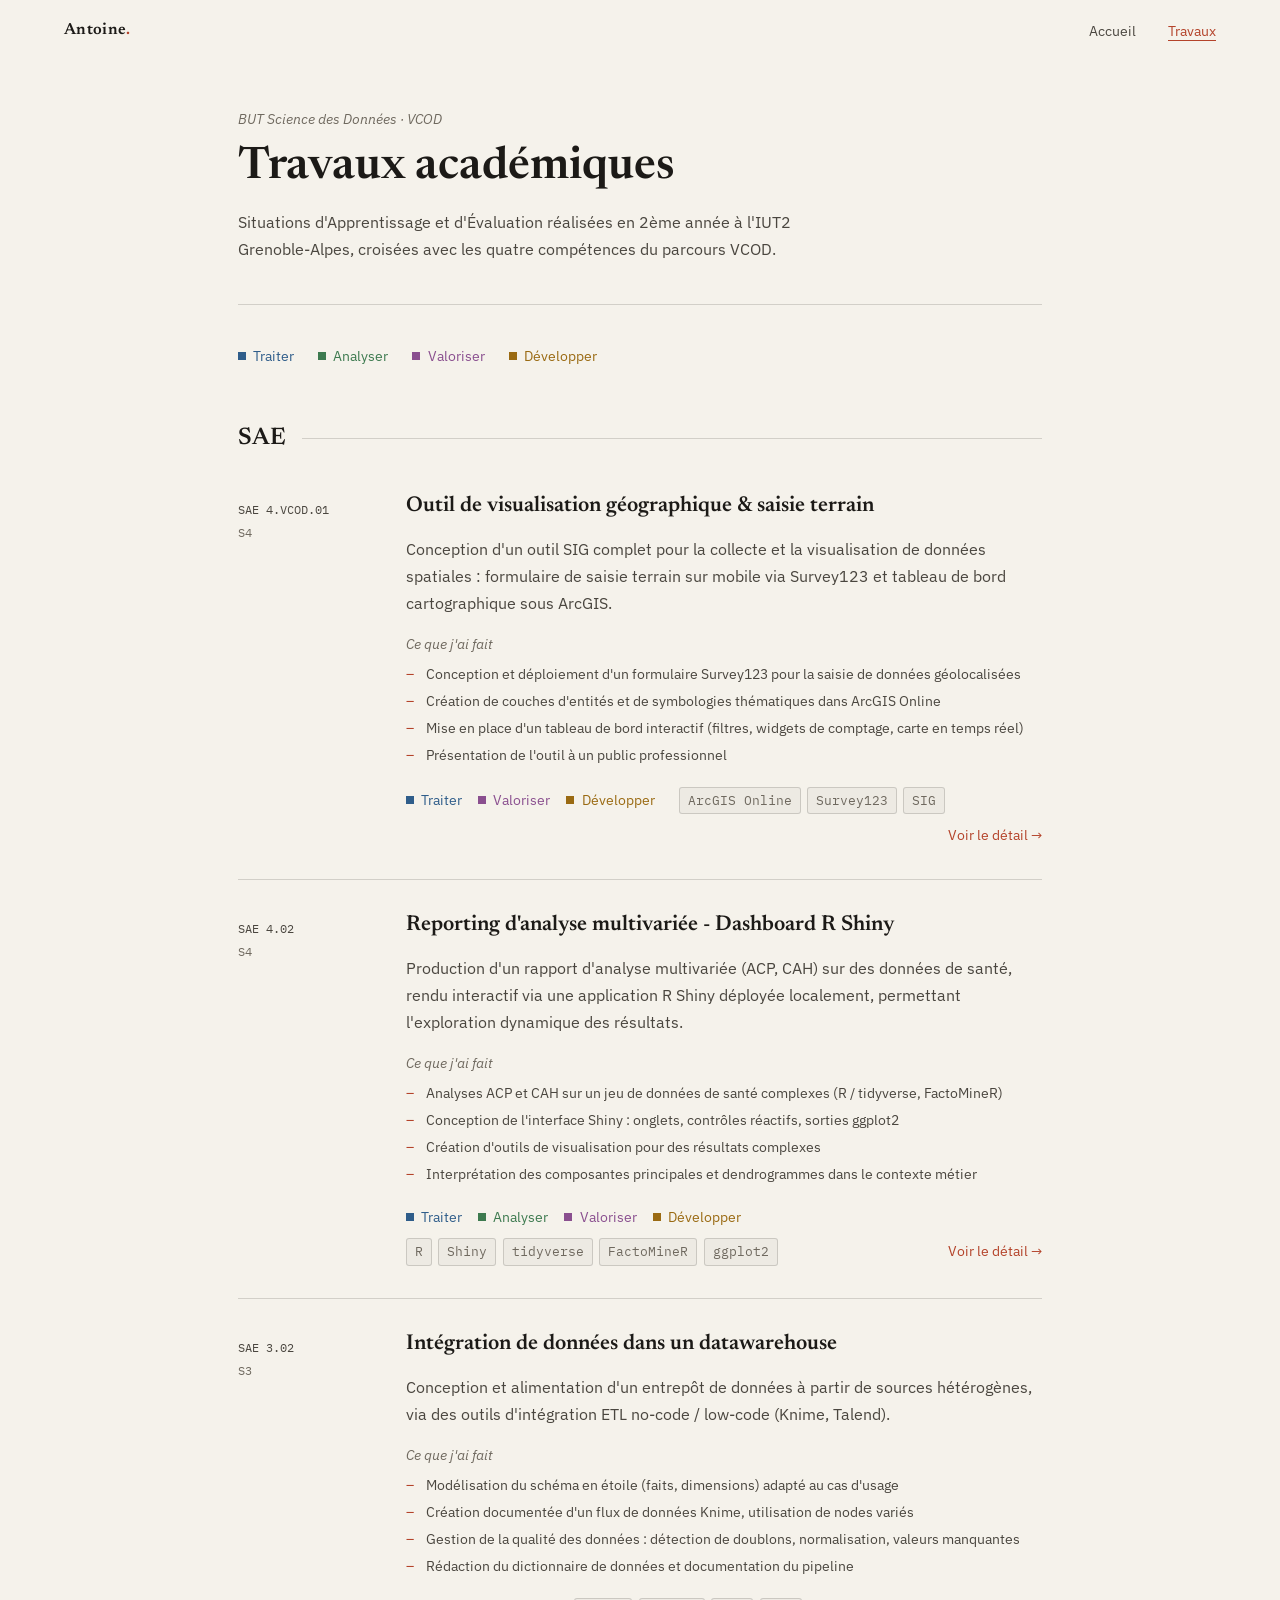
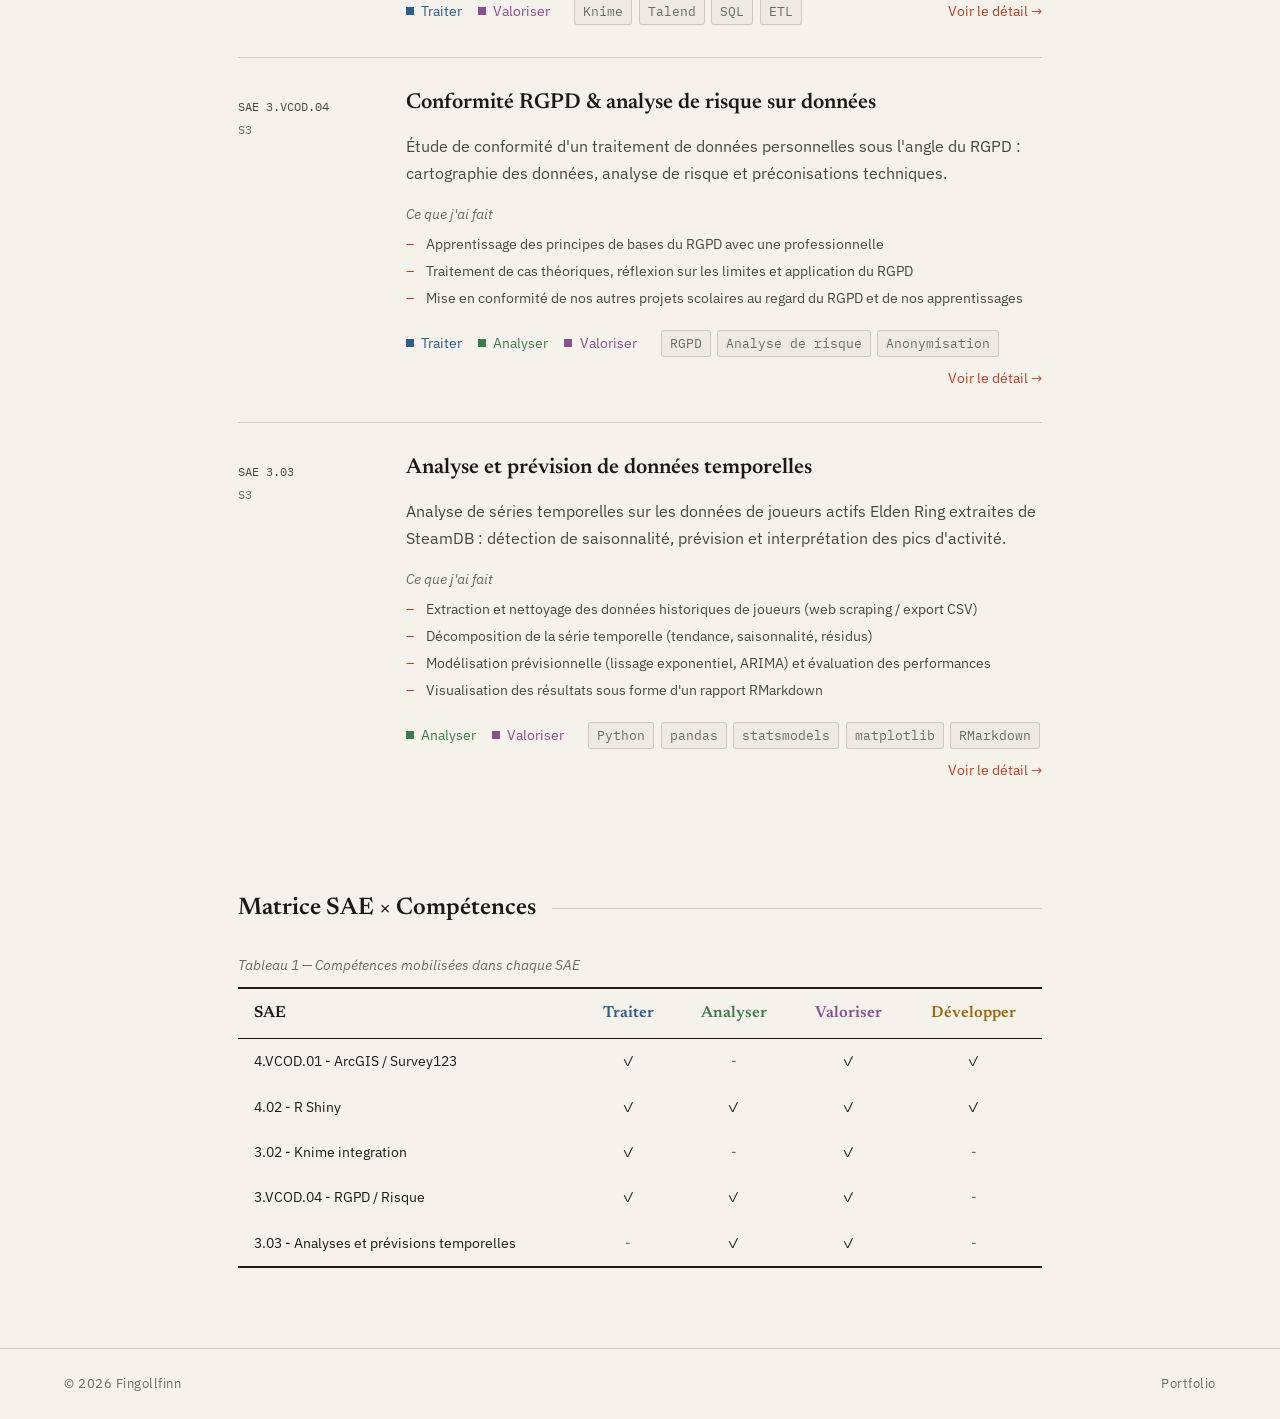
==== commit cd652f90: "chore(footer): update copyright year to 2026 Co-Authored-By: Claude Opus 5.5 <noreply@anthropic.com>" ====
--- a/academic/academic.html
+++ b/academic/academic.html
@@ -294,7 +294,7 @@
   </main>
 
   <footer>
-    <span>© 2025 Fingollfinn</span>
+    <span>© 2026 Fingollfinn</span>
     <div class="footer-links">
       <a href="../index.html">Portfolio</a>
     </div>
--- a/styles/base.css
+++ b/styles/base.css
@@ -96,13 +96,14 @@
     color: var(--text-secondary);
     text-decoration: none;
     font-size: var(--fs-sm);
-    letter-spacing: 0.08em;
-    text-transform: uppercase;
+    text-underline-offset: 4px;
     transition: color 0.2s;
 }
 
 .nav-links a:hover,
 .nav-links a.active { color: var(--accent); }
+
+.nav-links a.active { text-decoration: underline; }
 
 /* ─── SECTION HEADERS ─── */
 .section-header {
@@ -159,6 +160,7 @@
 
 /* ─── RESPONSIVE ─── */
 @media (max-width: 640px) {
-    body > nav { padding: 0 1.25rem; }
-    .nav-links { gap: 1.25rem; }
+    body > nav { padding: 0 1rem; gap: 1rem; }
+    .nav-links { gap: 0.9rem; }
+    .nav-links a { font-size: var(--fs-xs); white-space: nowrap; }
 }
--- a/styles/style_academic.css
+++ b/styles/style_academic.css
@@ -303,13 +303,9 @@
 
 /* --- 5.1 Hero Section --- */
 .sae-hero {
-    padding: calc(60px + 3rem) 0 3.5rem;
+    padding: calc(60px + 3rem) 0 3rem;
     border-bottom: 1px solid var(--border);
     margin-bottom: 4rem;
-    display: grid;
-    grid-template-columns: 1fr auto;
-    gap: 2rem;
-    align-items: start;
 }
 
 .sae-hero-left {
@@ -320,64 +316,35 @@
 
 .sae-hero-eyebrow {
     display: flex;
-    align-items: center;
-    gap: 1rem;
+    align-items: baseline;
+    gap: 0.5rem;
     flex-wrap: wrap;
-}
-
-.sae-hero-id {
-    font-size: 10px;
-    letter-spacing: 0.16em;
-    text-transform: uppercase;
-    color: var(--accent);
-}
-
-.sae-hero-semester {
-    font-size: 10px;
-    letter-spacing: 0.08em;
-    text-transform: uppercase;
+    font-family: var(--font-mono);
+    font-size: var(--fs-sm);
     color: var(--text-muted);
-    padding: 2px 8px;
-    border: 1px solid var(--border);
-    border-radius: 3px;
+}
+
+.sae-hero-id { color: var(--accent); }
+
+.sae-hero-semester::before {
+    content: '·';
+    margin-right: 0.5rem;
 }
 
 .sae-hero h1 {
     font-family: var(--font-display);
-    font-size: clamp(1.6rem, 4vw, 2.6rem);
-    font-weight: 700;
+    font-size: clamp(1.75rem, 4vw, 2.6rem);
+    font-weight: 600;
     line-height: 1.15;
-    letter-spacing: -0.02em;
+    letter-spacing: -0.01em;
     color: var(--text-primary);
 }
 
 .sae-hero-desc {
     color: var(--text-secondary);
-    font-size: 13px;
-    line-height: 1.9;
-    max-width: 580px;
-}
-
-.sae-hero-back {
-    display: inline-flex;
-    align-items: center;
-    gap: 0.4rem;
-    font-family: var(--font-mono);
-    font-size: 11px;
-    letter-spacing: 0.06em;
-    color: var(--text-muted);
-    text-decoration: none;
-    padding: 4px 10px;
-    border: 1px solid var(--border);
-    border-radius: 4px;
-    transition: all 0.2s;
-    white-space: nowrap;
-}
-
-.sae-hero-back:hover {
-    color: var(--accent);
-    border-color: var(--border-hover);
-    background: var(--accent-glow);
+    font-size: var(--fs-base);
+    line-height: 1.7;
+    max-width: 62ch;
 }
 
 /* --- 5.2 Content Blocks & Objectives --- */
@@ -390,14 +357,12 @@
 }
 
 .context-block {
-    background: var(--bg-surface);
-    border: 1px solid var(--border);
-    border-left: 3px solid var(--accent);
-    border-radius: 8px;
-    padding: 1.5rem 1.75rem;
-    font-size: 13px;
-    color: var(--text-secondary);
-    line-height: 1.9;
+    color: var(--text-secondary);
+    font-size: var(--fs-base);
+    line-height: 1.75;
+    max-width: 68ch;
+    padding-left: 1.25rem;
+    border-left: 2px solid var(--accent);
 }
 
 .context-block p + p { margin-top: 0.85rem; }
@@ -406,262 +371,260 @@
     list-style: none;
     display: flex;
     flex-direction: column;
-    gap: 0.6rem;
-    margin-top: 1.25rem;
+    gap: 0.5rem;
+    margin-top: 1.5rem;
+    max-width: 68ch;
 }
 
 .objectives-list li {
-    font-size: 13px;
+    font-size: var(--fs-body);
     color: var(--text-secondary);
     padding-left: 1.5rem;
     position: relative;
-    line-height: 1.7;
+    line-height: 1.65;
 }
 
 .objectives-list li::before {
-    content: '›';
+    content: '–';
     position: absolute;
     left: 0;
     color: var(--accent);
-    font-size: 15px;
-    line-height: 1.45;
 }
 
 .tasks-grid {
+    list-style: none;
+    border-top: 1px solid var(--border);
+    counter-reset: task;
+}
+
+.task-item {
     display: grid;
-    grid-template-columns: repeat(auto-fill, minmax(260px, 1fr));
-    gap: 1rem;
-}
-
-.task-item {
+    grid-template-columns: 3rem 1fr;
+    gap: 0.5rem;
+    padding: 1.1rem 0;
+    border-bottom: 1px solid var(--border);
+}
+
+.task-item-num {
+    font-family: var(--font-mono);
+    font-size: var(--fs-sm);
+    color: var(--accent);
+    line-height: 1.75;
+}
+
+.task-item p {
+    font-size: var(--fs-body);
+    color: var(--text-secondary);
+    line-height: 1.7;
+}
+
+.comp-detail-grid {
+    border-top: 1px solid var(--border);
+    margin-top: 1.25rem;
+}
+
+.comp-detail-card {
+    display: grid;
+    grid-template-columns: 9rem 1fr;
+    gap: 0.5rem 1.5rem;
+    align-items: baseline;
+    padding: 1rem 0;
+    border-bottom: 1px solid var(--border);
+}
+
+.comp-detail-card p {
+    font-size: var(--fs-body);
+    color: var(--text-secondary);
+    line-height: 1.7;
+}
+
+/* --- 5.3 Code Listings & Prism theme --- */
+.listing {
+    margin-top: 1.25rem;
+    counter-increment: listing;
+}
+
+.listing figcaption {
+    font-family: var(--font-body);
+    font-size: var(--fs-sm);
+    color: var(--text-muted);
+    margin-bottom: 0.5rem;
+}
+
+.listing figcaption::before {
+    content: 'Listing ' counter(listing) ' — ';
+}
+
+.listing pre[class*="language-"],
+.listing pre {
+    margin: 0;
+    padding: 1rem 1.25rem;
+    overflow-x: auto;
     background: var(--bg-surface);
     border: 1px solid var(--border);
-    border-radius: 8px;
-    padding: 1.25rem 1.5rem;
-    display: flex;
-    flex-direction: column;
-    gap: 0.5rem;
-    transition: border-color 0.2s;
-}
-
-.task-item:hover { border-color: var(--border-hover); }
-
-.task-item-num {
-    font-size: 10px;
-    letter-spacing: 0.12em;
-    color: var(--accent);
+    border-radius: 2px;
+    text-shadow: none;
+}
+
+.listing code[class*="language-"],
+.listing code {
     font-family: var(--font-mono);
-}
-
-.task-item p {
-    font-size: 12px;
-    color: var(--text-secondary);
+    font-size: var(--fs-sm);
     line-height: 1.7;
-}
-
-.comp-detail-grid {
-    display: grid;
-    grid-template-columns: repeat(auto-fill, minmax(200px, 1fr));
-    gap: 1rem;
-    margin-top: 1.25rem;
-}
-
-.comp-detail-card {
-    background: var(--bg-surface);
-    border: 1px solid var(--border);
-    border-radius: 8px;
-    padding: 1.25rem 1.5rem;
-    display: flex;
-    flex-direction: column;
-    gap: 0.75rem;
-}
-
-.comp-detail-card p {
-    font-size: 12px;
-    color: var(--text-muted);
-    line-height: 1.7;
-}
-
-/* --- 5.3 Code & Terminal Emulation --- */
-.terminal-wrap {
-    margin-top: 1.25rem;
-    border: 1px solid var(--border);
-    border-radius: 10px;
-    overflow: hidden;
-    background: #0a0e14;
-}
-
-.terminal-bar {
-    display: flex;
-    align-items: center;
-    gap: 0.5rem;
-    padding: 0.6rem 1rem;
-    background: #151a22;
-    border-bottom: 1px solid var(--border);
-}
-
-.terminal-dots { display: flex; gap: 5px; }
-.terminal-dots span { width: 10px; height: 10px; border-radius: 50%; }
-.terminal-dots .dot-red    { background: #ff5f57; }
-.terminal-dots .dot-yellow { background: #ffbd2e; }
-.terminal-dots .dot-green  { background: #28ca42; }
-
-.terminal-filename {
-    font-size: 11px;
-    color: var(--text-muted);
-    letter-spacing: 0.05em;
-    margin-left: 0.5rem;
-}
-
-.terminal-body {
-    padding: 1.25rem 1.5rem;
-    overflow-x: auto;
-}
-
-.terminal-body pre {
-    margin: 0;
-    font-family: var(--font-mono);
-    font-size: 12px;
-    line-height: 1.8;
-    color: #abb2bf;
+    color: var(--text-primary);
+    background: none;
+    text-shadow: none;
     white-space: pre;
-}
-
-/* --- 5.4 Image Galleries & Modals --- */
-.gallery-image {
-  width: 100%;
-  height: 100%;
-  display: block;
-  object-fit: contain;
-}
-
+    tab-size: 4;
+}
+
+.listing .token.comment,
+.listing .token.prolog,
+.listing .token.doctype,
+.listing .token.cdata { color: var(--text-muted); font-style: italic; }
+
+.listing .token.punctuation,
+.listing .token.operator { color: var(--text-secondary); }
+
+.listing .token.keyword,
+.listing .token.boolean,
+.listing .token.atrule { color: var(--accent); }
+
+.listing .token.string,
+.listing .token.char,
+.listing .token.attr-value { color: var(--comp-analyser); }
+
+.listing .token.function,
+.listing .token.class-name { color: var(--comp-traiter); }
+
+.listing .token.number,
+.listing .token.constant,
+.listing .token.symbol { color: var(--comp-developper); }
+
+.listing .token.builtin,
+.listing .token.property,
+.listing .token.variable { color: var(--comp-valoriser); }
+
+/* --- 5.4 Figures & Zoom Modal --- */
 .gallery-grid {
     display: grid;
     grid-template-columns: repeat(auto-fill, minmax(240px, 1fr));
-    gap: 1rem;
+    gap: 1.5rem 1.25rem;
     margin-top: 1.25rem;
-}
-
-.gallery-slot {
+    counter-reset: fig;
+}
+
+.gallery-item {
+    counter-increment: fig;
+    display: flex;
+    flex-direction: column;
+    gap: 0.5rem;
+}
+
+.gallery-image {
+    width: 100%;
+    aspect-ratio: 16 / 9;
+    display: block;
+    object-fit: contain;
     background: var(--bg-surface);
-    border: 1px dashed color-mix(in srgb, var(--accent) 25%, transparent);
-    border-radius: 8px;
-    aspect-ratio: 16 / 9;
+    border: 1px solid var(--border);
+    border-radius: 2px;
+    cursor: zoom-in;
+}
+
+.gallery-item figcaption {
+    font-size: var(--fs-sm);
+    color: var(--text-muted);
+    line-height: 1.5;
+}
+
+.gallery-item figcaption::before {
+    content: 'Fig. ' counter(fig) ' — ';
+}
+
+.gallery-caption {
+    font-size: var(--fs-sm);
+    font-style: italic;
+    color: var(--text-muted);
+    margin-top: 1rem;
+}
+
+.modal {
+    border: none;
+    border-radius: 0;
+    padding: 2.5rem 0 0;
+    max-width: 90vw;
+    max-height: 90vh;
+    background: transparent;
+    overflow: visible;
+}
+
+.modal::backdrop { background: var(--overlay); }
+
+.close-btn {
+    position: absolute;
+    top: 0;
+    right: 0;
+    background: none;
+    border: none;
+    padding: 0 0.25rem;
+    font-family: var(--font-body);
+    font-size: 2rem;
+    line-height: 1;
+    color: var(--overlay-text);
+    cursor: pointer;
+}
+
+.close-btn:hover { color: var(--accent-hover); }
+
+.close-btn:focus-visible,
+.page-nav-link:focus-visible {
+    outline: 2px solid var(--accent);
+    outline-offset: 2px;
+}
+
+.modal-figure {
+    margin: 0;
     display: flex;
     flex-direction: column;
     align-items: center;
-    justify-content: center;
-    gap: 0.5rem;
-    color: var(--text-muted);
-    font-size: 11px;
-    letter-spacing: 0.06em;
+}
+
+#modal-image {
+    display: block;
+    max-width: 100%;
+    max-height: 75vh;
+    object-fit: contain;
+    border-radius: 2px;
+}
+
+#modal-caption {
+    color: var(--overlay-text);
+    font-family: var(--font-body);
+    font-size: var(--fs-body);
+    margin-top: 0.75rem;
     text-align: center;
-    padding: 1rem;
-    position: relative;
-    overflow: hidden;
-    cursor: pointer;
-    transition: border-color 0.2s;
-}
-
-.gallery-slot:hover { 
-    border-color: color-mix(in srgb, var(--accent) 50%, transparent);
-}
-
-.gallery-slot img {
-    position: absolute;
-    inset: 0;
-    width: 100%;
-    height: 100%;
-    object-fit: cover;
-    border-radius: 7px;
-}
-
-.gallery-slot .slot-label { position: relative; z-index: 1; }
-
-.gallery-slot svg {
-    width: 20px; height: 20px;
-    stroke: currentColor; fill: none; stroke-width: 1.5;
-    opacity: 0.4;
-}
-
-.gallery-caption {
-    font-size: 11px;
-    color: var(--text-muted);
-    text-align: center;
-    margin-top: 0.5rem;
-}
-
-/* Zoom Modal */
-.modal {
-  border: none;
-  border-radius: 8px;
-  padding: 0;
-  max-width: 90vw;
-  max-height: 90vh;
-  background: transparent;
-}
-
-
-.modal::backdrop {
-  background: var(--overlay);
-}
-
-.close-btn {
-  position: absolute;
-  top: 10px;
-  right: 15px;
-  background: var(--overlay-text);
-  border: none;
-  font-size: 24px;
-  cursor: pointer;
-  border-radius: 50%;
-  width: 35px;
-  height: 35px;
-}
-
-.modal-figure {
-  margin: 0;
-  display: flex;
-  flex-direction: column;
-  align-items: center;
-}
-
-#modal-image {
-  display: block;
-  max-width: 100%;
-  max-height: 80vh; 
-  object-fit: contain; 
-  border-radius: 4px;
-}
-
-#modal-caption {
-  color: var(--overlay-text);
-  margin-top: 15px;
-  font-size: 1.2rem;
-  text-align: center;
-  font-weight: 500;
 }
 
 /* --- 5.5 Retrospective (Bilan) --- */
 .bilan-block {
-    background: var(--bg-surface);
-    border: 1px solid var(--border);
-    border-radius: 10px;
-    padding: 2rem;
     display: grid;
     grid-template-columns: 1fr 1fr;
-    gap: 2rem;
+    gap: 0 2rem;
+}
+
+.bilan-block > div:nth-child(2) {
+    padding-left: 2rem;
+    border-left: 1px solid var(--border);
 }
 
 .bilan-col-label {
-    font-size: 10px;
-    letter-spacing: 0.14em;
-    text-transform: uppercase;
-    margin-bottom: 1rem;
-}
-
-.bilan-col-label.plus { color: var(--positive); }
-.bilan-col-label.delta { color: var(--negative); }
+    font-family: var(--font-display);
+    font-style: italic;
+    font-size: var(--fs-base);
+    color: var(--text-primary);
+    margin-bottom: 0.75rem;
+}
 
 .bilan-items {
     list-style: none;
@@ -671,7 +634,7 @@
 }
 
 .bilan-items li {
-    font-size: 12px;
+    font-size: var(--fs-body);
     color: var(--text-secondary);
     padding-left: 1.25rem;
     position: relative;
@@ -681,45 +644,52 @@
 .bilan-items.plus li::before {
     content: '+';
     position: absolute; left: 0;
-    color: var(--positive); font-weight: 600;
+    font-family: var(--font-mono);
+    color: var(--positive);
 }
 
 .bilan-items.delta li::before {
     content: '~';
     position: absolute; left: 0;
-    color: var(--negative); font-weight: 600;
+    font-family: var(--font-mono);
+    color: var(--negative);
 }
 
 .bilan-note {
     grid-column: 1 / -1;
-    font-size: 13px;
-    color: var(--text-secondary);
-    line-height: 1.9;
-    padding-top: 1.5rem;
+    font-size: var(--fs-base);
+    color: var(--text-secondary);
+    line-height: 1.75;
+    max-width: 68ch;
+    margin-top: 1.75rem;
+    padding-top: 1.25rem;
     border-top: 1px solid var(--border);
 }
 
 /* --- 5.6 Pagination --- */
-.sae-pagination{
-    display:flex;
-    justify-content:space-between;
-    margin:1rem 0 2rem;
-    border:none;
-    padding:0;
-}
-
-.page-nav-link{
-    padding:0.4rem 10px;
-    border:none;
-    background:transparent;
-    font: inherit;
-    color: inherit;
-    text-decoration:none;
-}
-
-.page-nav-link:hover{
-    text-decoration:underline;
+.sae-pagination {
+    display: grid;
+    grid-template-columns: 1fr auto 1fr;
+    align-items: baseline;
+    margin: 0 0 2rem;
+    padding: 1rem 0 0;
+    border-top: 1px solid var(--border);
+}
+
+.page-nav-link {
+    font-family: var(--font-body);
+    font-size: var(--fs-body);
+    color: var(--text-secondary);
+    text-decoration: none;
+}
+
+.page-nav-link.prev { grid-column: 1; justify-self: start; }
+.page-nav-link.home { grid-column: 2; }
+.page-nav-link.next { grid-column: 3; justify-self: end; }
+
+.page-nav-link:hover {
     color: var(--accent);
+    text-decoration: underline;
 }
 
 
@@ -737,13 +707,21 @@
     .sae-footer .btn-link { margin-left: 0; }
 
     /* Project Detail Breakdowns */
-    .sae-hero { grid-template-columns: 1fr; }
     .bilan-block { grid-template-columns: 1fr; }
+    .bilan-block > div:nth-child(2) {
+        padding-left: 0;
+        border-left: none;
+        margin-top: 1.5rem;
+        padding-top: 1.5rem;
+        border-top: 1px solid var(--border);
+    }
     .bilan-note { grid-column: 1; }
-    .sae-pagination { grid-template-columns: 1fr; }
-    
-    .tasks-grid,
-    .comp-detail-grid {
-        grid-template-columns: 1fr;
-    }
+
+    .sae-pagination { grid-template-columns: 1fr 1fr; row-gap: 0.75rem; }
+    .page-nav-link.prev { grid-column: 1; grid-row: 1; }
+    .page-nav-link.next { grid-column: 2; grid-row: 1; }
+    .page-nav-link.home { grid-column: 1 / -1; grid-row: 2; justify-self: center; }
+
+    .task-item { grid-template-columns: 2.25rem 1fr; }
+    .comp-detail-card { grid-template-columns: 1fr; }
 }
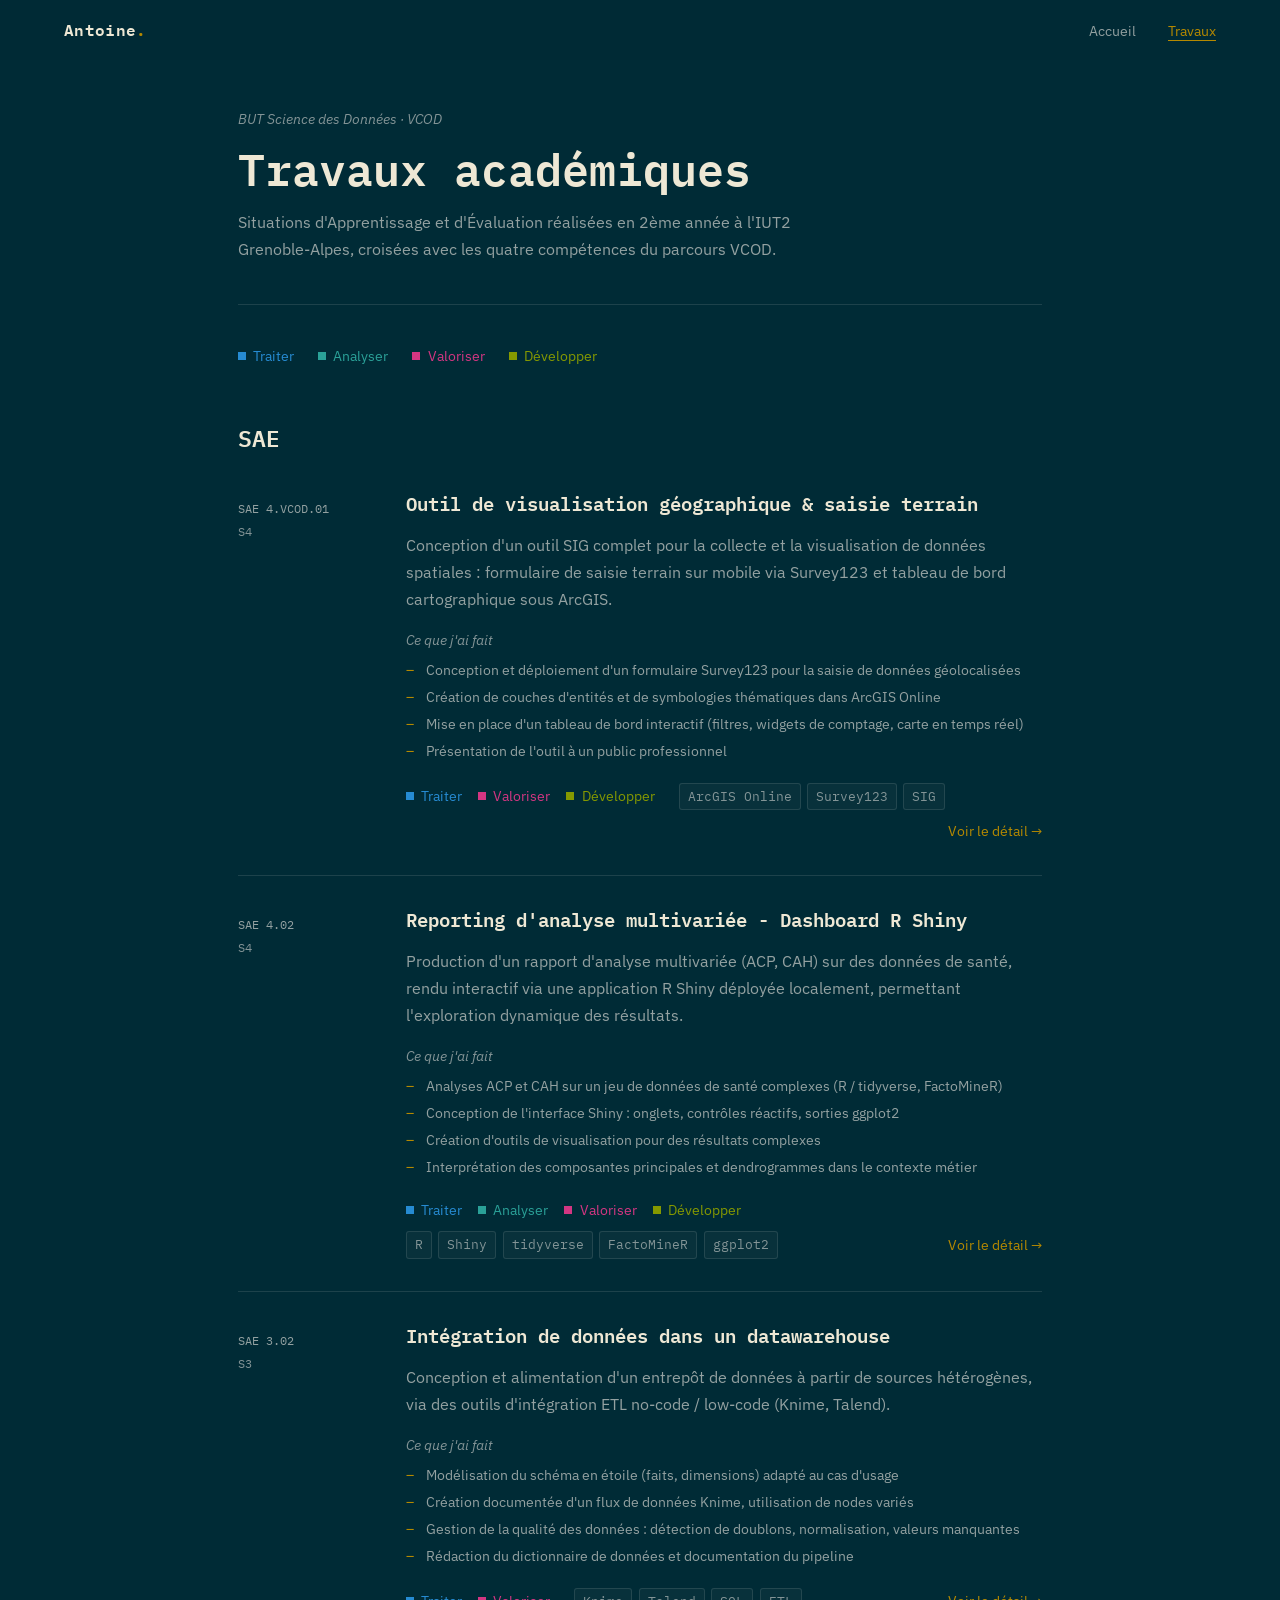
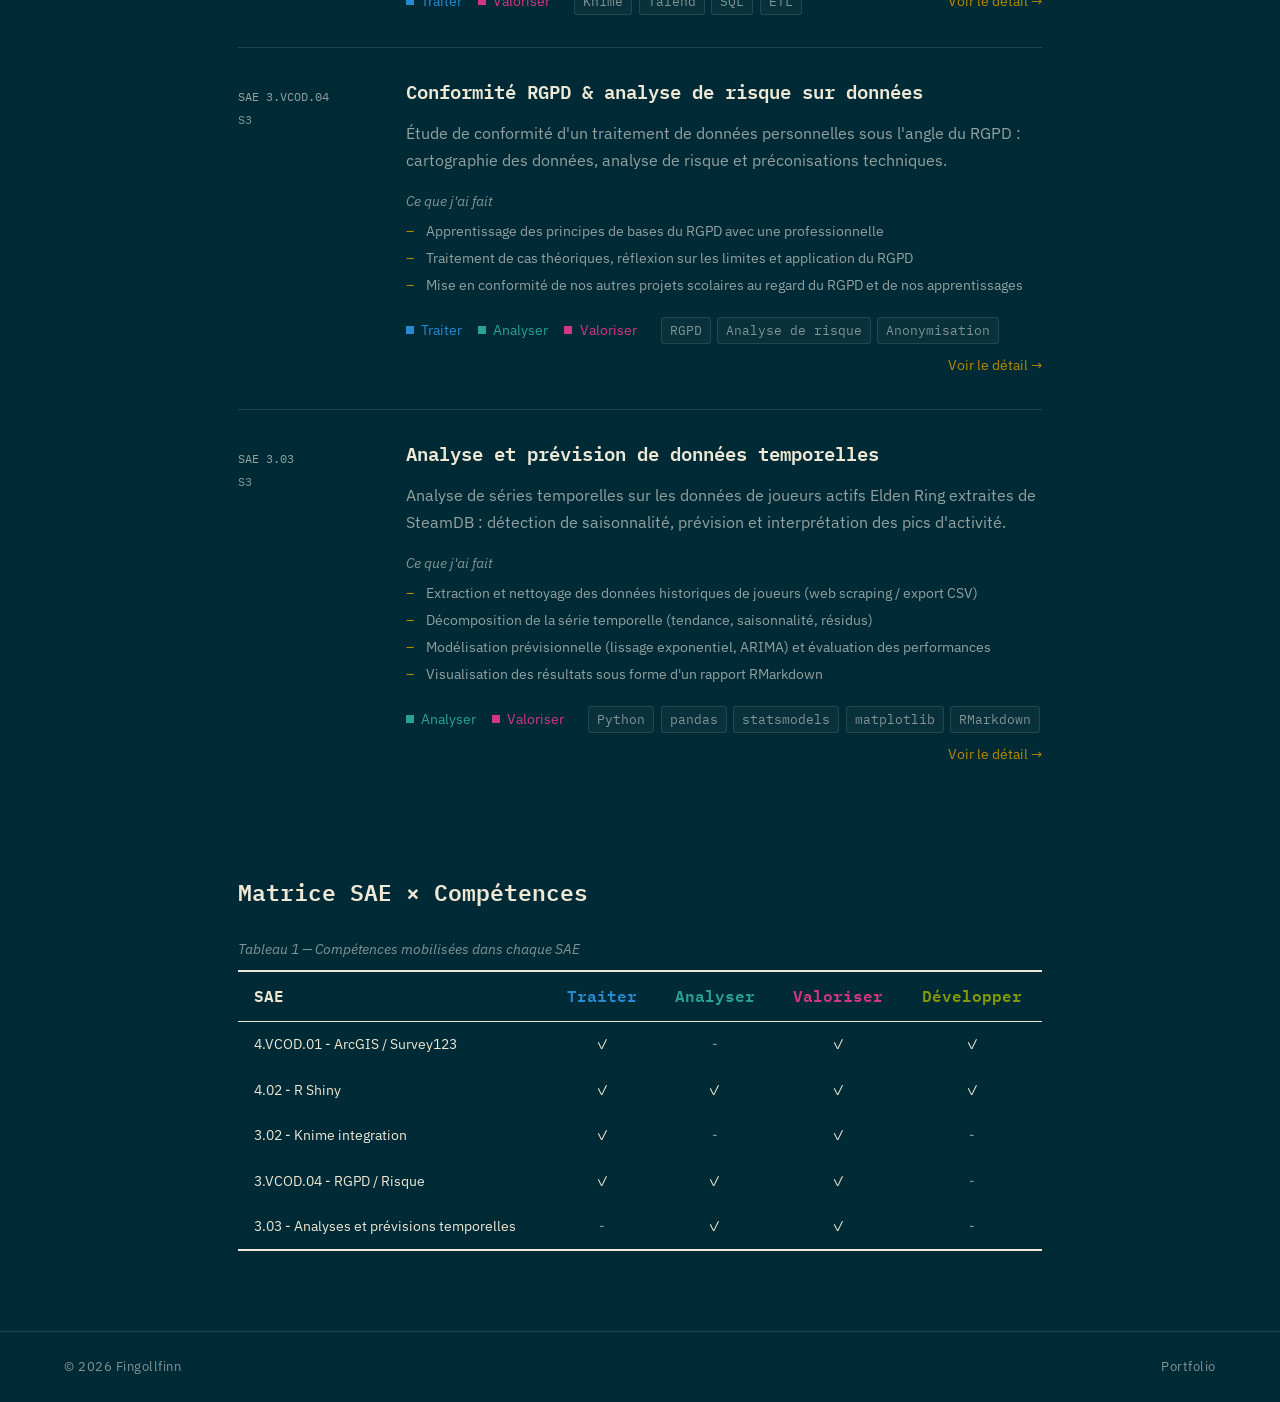
==== commit 57cd1081: "style(theme): switch palette to Solarized dark with mono headings - Solarized dark tokens: base03 ba" ====
--- a/academic/academic.html
+++ b/academic/academic.html
@@ -6,7 +6,7 @@
   <title>Travaux académiques - Antoine Dot</title>
   <link rel="preconnect" href="https://fonts.googleapis.com" />
   <link rel="preconnect" href="https://fonts.gstatic.com" crossorigin />
-  <link href="https://fonts.googleapis.com/css2?family=IBM+Plex+Mono:wght@400;500&family=IBM+Plex+Sans:ital,wght@0,400;0,500;0,600;1,400&family=Newsreader:ital,opsz,wght@0,6..72,400..700;1,6..72,400..700&display=swap" rel="stylesheet" />
+  <link href="https://fonts.googleapis.com/css2?family=IBM+Plex+Mono:ital,wght@0,400;0,500;0,600;0,700;1,400&family=IBM+Plex+Sans:ital,wght@0,400;0,500;0,600;1,400&display=swap" rel="stylesheet" />
   <link rel="stylesheet" href="../styles/base.css" />
   <link rel="stylesheet" href="../styles/style_academic.css" />
 </head>
--- a/styles/base.css
+++ b/styles/base.css
@@ -6,40 +6,40 @@
 *, *::before, *::after { box-sizing: border-box; margin: 0; padding: 0; }
 
 :root {
-    color-scheme: light;
+    color-scheme: dark;
 
-    /* Palette — papier, encre, rouge brique */
-    --bg: #f5f2eb;
-    --bg-surface: #efebe2;
-    --bg-card: #e7e1d5;
-    --accent: #b4432a;
-    --accent-hover: #8f3220;
-    --on-accent: #fbf9f4;
-    --text-primary: #1c1a17;
-    --text-secondary: #4a463f;
-    --text-muted: #6f695f;
-    --border: color-mix(in srgb, var(--text-primary) 16%, transparent);
-    --border-hover: color-mix(in srgb, var(--text-primary) 40%, transparent);
-    --accent-dim: color-mix(in srgb, var(--accent) 10%, transparent);
-    --accent-glow: color-mix(in srgb, var(--accent) 5%, transparent);
+    /* Palette — Solarized dark (Ethan Schoonover) */
+    --bg: #002b36;
+    --bg-surface: #073642;
+    --bg-card: #0d3d4a;
+    --accent: #b58900;
+    --accent-hover: #d3a21b;
+    --on-accent: #002b36;
+    --text-primary: #eee8d5;
+    --text-secondary: #93a1a1;
+    --text-muted: #839496;
+    --border: color-mix(in srgb, var(--text-secondary) 20%, transparent);
+    --border-hover: color-mix(in srgb, var(--text-secondary) 45%, transparent);
+    --accent-dim: color-mix(in srgb, var(--accent) 14%, transparent);
+    --accent-glow: color-mix(in srgb, var(--accent) 7%, transparent);
     --nav-bg: color-mix(in srgb, var(--bg) 94%, transparent);
 
-    /* Compétences BUT SD — tons d'encre sourds, distincts de l'accent */
-    --comp-traiter: #2f5d8a;
-    --comp-analyser: #3d7a4f;
-    --comp-valoriser: #8a4f8f;
-    --comp-developper: #9a6a12;
+    /* Compétences BUT SD — accents Solarized, distincts du jaune */
+    --comp-traiter: #268bd2;
+    --comp-analyser: #2aa198;
+    --comp-valoriser: #d33682;
+    --comp-developper: #859900;
 
     /* Bilan (points forts / axes d'amélioration) */
     --positive: var(--comp-analyser);
-    --negative: var(--accent);
+    --negative: #cb4b16;
 
     /* Modale de zoom */
-    --overlay: color-mix(in srgb, var(--text-primary) 90%, transparent);
-    --overlay-text: #fbf9f4;
+    --overlay: color-mix(in srgb, #001e26 94%, transparent);
+    --overlay-text: var(--text-primary);
 
     /* Typographie */
-    --font-display: 'Newsreader', Georgia, serif;
+    --font-display: 'IBM Plex Mono', ui-monospace, monospace;
     --font-body: 'IBM Plex Sans', system-ui, sans-serif;
     --font-mono: 'IBM Plex Mono', ui-monospace, monospace;
     --fs-xs: 12px;
@@ -47,9 +47,28 @@
     --fs-sm: 14px;
     --fs-body: 16px;
     --fs-base: 17px;
+    --fs-h3: 1.2rem;
+    --fs-h2: 1.45rem;
 }
 
-html { scroll-behavior: smooth; }
+@media (prefers-reduced-motion: no-preference) {
+    html { scroll-behavior: smooth; }
+}
+
+@media (prefers-reduced-motion: reduce) {
+    *, *::before, *::after { transition: none !important; }
+}
+
+h1, h2, h3 { text-wrap: balance; }
+
+::selection { background: color-mix(in srgb, var(--accent) 35%, transparent); color: var(--text-primary); }
+p, li, dd { text-wrap: pretty; }
+
+a:focus-visible,
+button:focus-visible {
+    outline: 2px solid var(--accent);
+    outline-offset: 3px;
+}
 
 body {
     background: var(--bg);
@@ -106,23 +125,12 @@
 .nav-links a.active { text-decoration: underline; }
 
 /* ─── SECTION HEADERS ─── */
-.section-header {
-    display: flex;
-    align-items: center;
-    gap: 1rem;
-}
-
 .section-header h2 {
     font-family: var(--font-display);
+    font-size: var(--fs-h2);
     font-weight: 600;
-    white-space: nowrap;
-}
-
-.section-header::after {
-    content: '';
-    flex: 1;
-    height: 1px;
-    background: var(--border);
+    line-height: 1.2;
+    color: var(--text-primary);
 }
 
 /* ─── STACK TAGS ─── */
--- a/styles/style_academic.css
+++ b/styles/style_academic.css
@@ -102,11 +102,6 @@
 /* --- Section headers --- */
 .section-header { margin-bottom: 2rem; }
 
-.section-header h2 {
-    font-size: 1.5rem;
-    line-height: 1.2;
-    color: var(--text-primary);
-}
 
 
 /* ==========================================================================
@@ -167,6 +162,7 @@
     gap: 0.2rem;
     font-family: var(--font-mono);
     font-size: var(--fs-xs);
+    font-variant-numeric: tabular-nums;
     color: var(--text-muted);
     padding-top: 0.45rem;
 }
@@ -182,7 +178,7 @@
 
 .sae-title {
     font-family: var(--font-display);
-    font-size: 1.35rem;
+    font-size: var(--fs-h3);
     font-weight: 600;
     color: var(--text-primary);
     line-height: 1.25;
@@ -256,6 +252,7 @@
     width: 100%;
     border-collapse: collapse;
     font-size: var(--fs-sm);
+    font-variant-numeric: tabular-nums;
     border-top: 2px solid var(--text-primary);
     border-bottom: 2px solid var(--text-primary);
 }
@@ -577,12 +574,6 @@
 
 .close-btn:hover { color: var(--accent-hover); }
 
-.close-btn:focus-visible,
-.page-nav-link:focus-visible {
-    outline: 2px solid var(--accent);
-    outline-offset: 2px;
-}
-
 .modal-figure {
     margin: 0;
     display: flex;
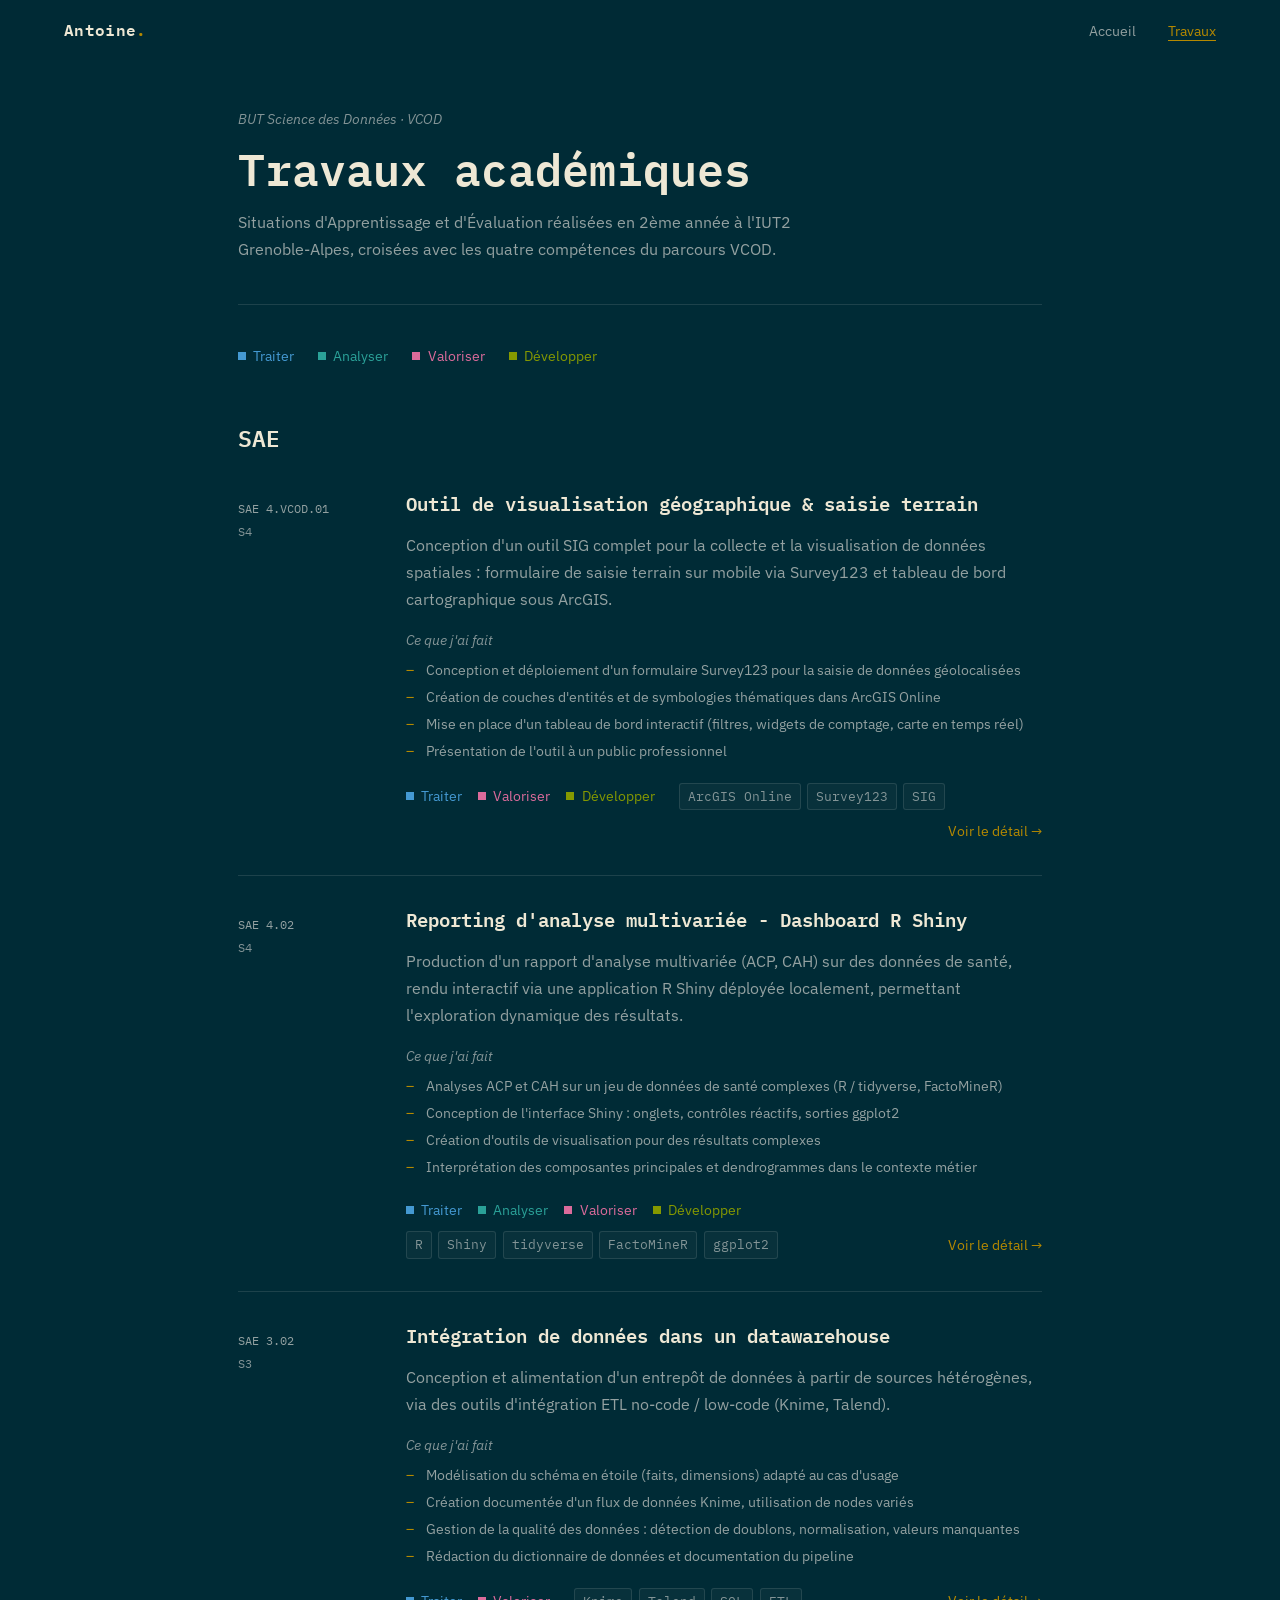
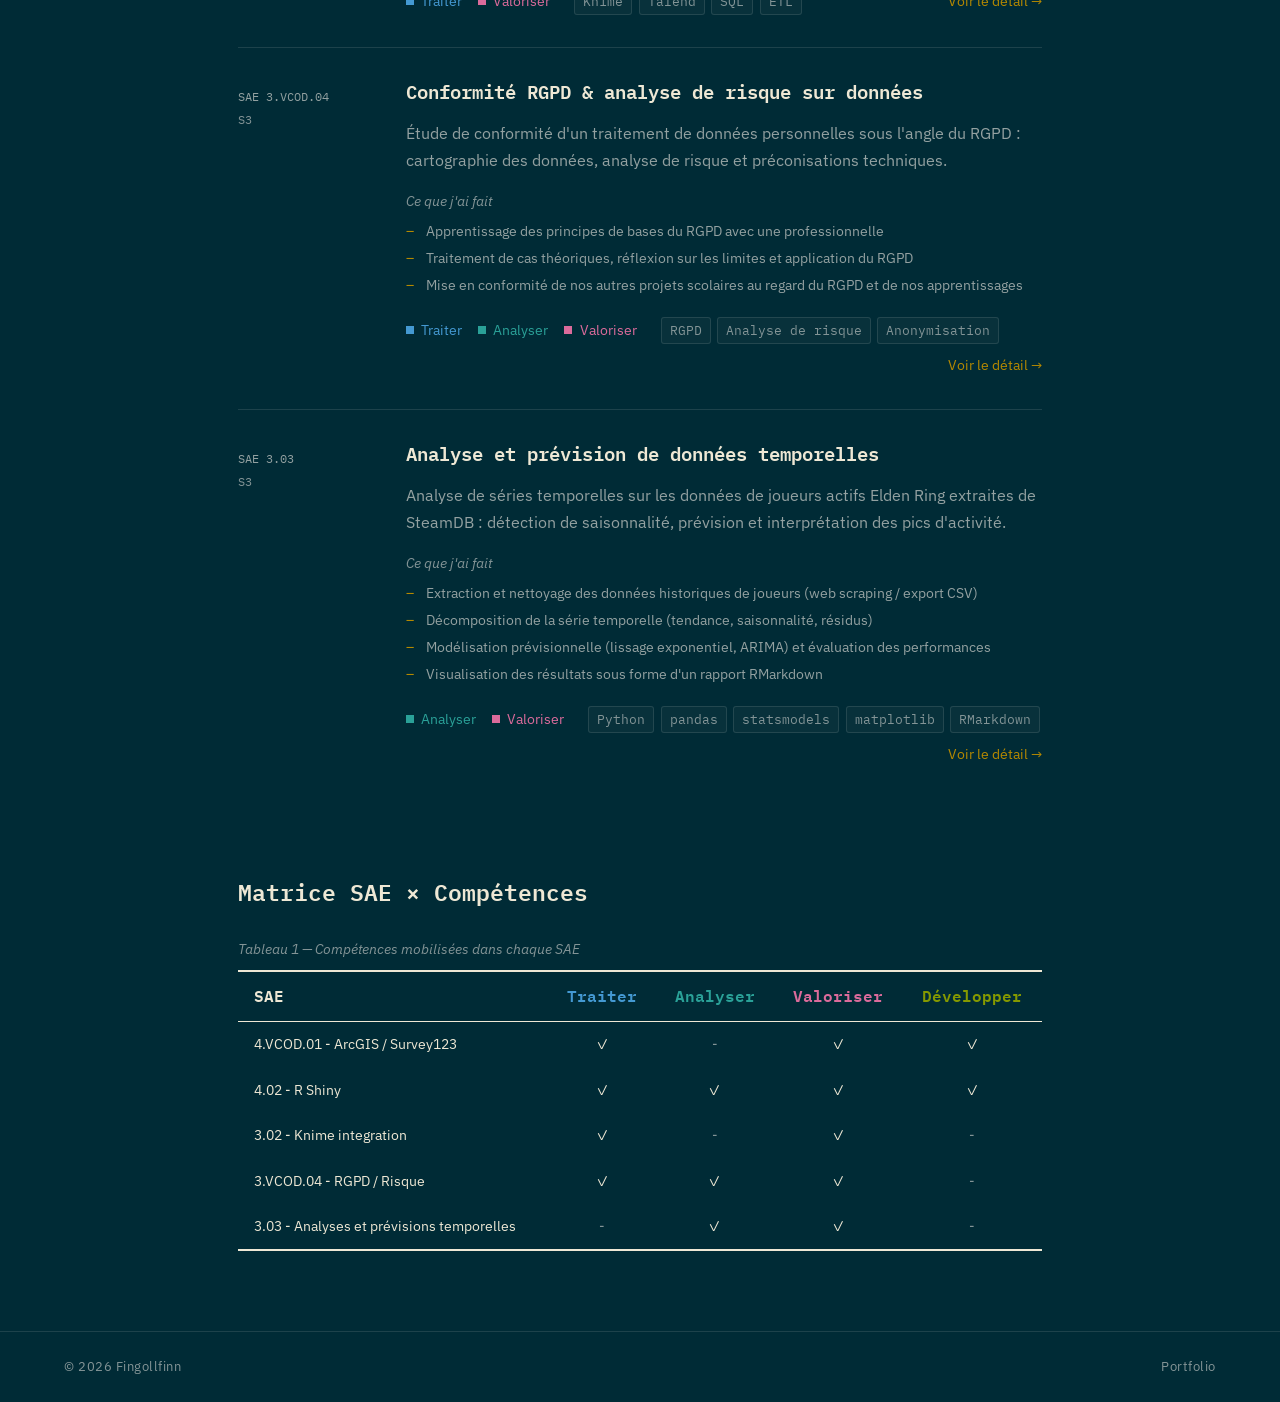
==== commit a6b8d966: "fix(nav): link academic page logo back to home Without an href the logo was not focusable and led no" ====
--- a/academic/academic.html
+++ b/academic/academic.html
@@ -14,7 +14,7 @@
 
   <!-- NAV -->
   <nav>
-    <a class="nav-logo">Antoine<span>.</span></a>
+    <a class="nav-logo" href="../index.html">Antoine<span>.</span></a>
     <ul class="nav-links">
       <li><a href="../index.html" >Accueil</a></li>
       <li><a href="academic.html" class="active">Travaux</a></li>
--- a/styles/base.css
+++ b/styles/base.css
@@ -24,10 +24,11 @@
     --accent-glow: color-mix(in srgb, var(--accent) 7%, transparent);
     --nav-bg: color-mix(in srgb, var(--bg) 94%, transparent);
 
-    /* Compétences BUT SD — accents Solarized, distincts du jaune */
-    --comp-traiter: #268bd2;
+    /* Compétences BUT SD — accents Solarized, distincts du jaune.
+       Bleu et magenta éclaircis pour atteindre 4.5:1 sur --bg */
+    --comp-traiter: #4499d2;
     --comp-analyser: #2aa198;
-    --comp-valoriser: #d33682;
+    --comp-valoriser: #db6b9b;
     --comp-developper: #859900;
 
     /* Bilan (points forts / axes d'amélioration) */
